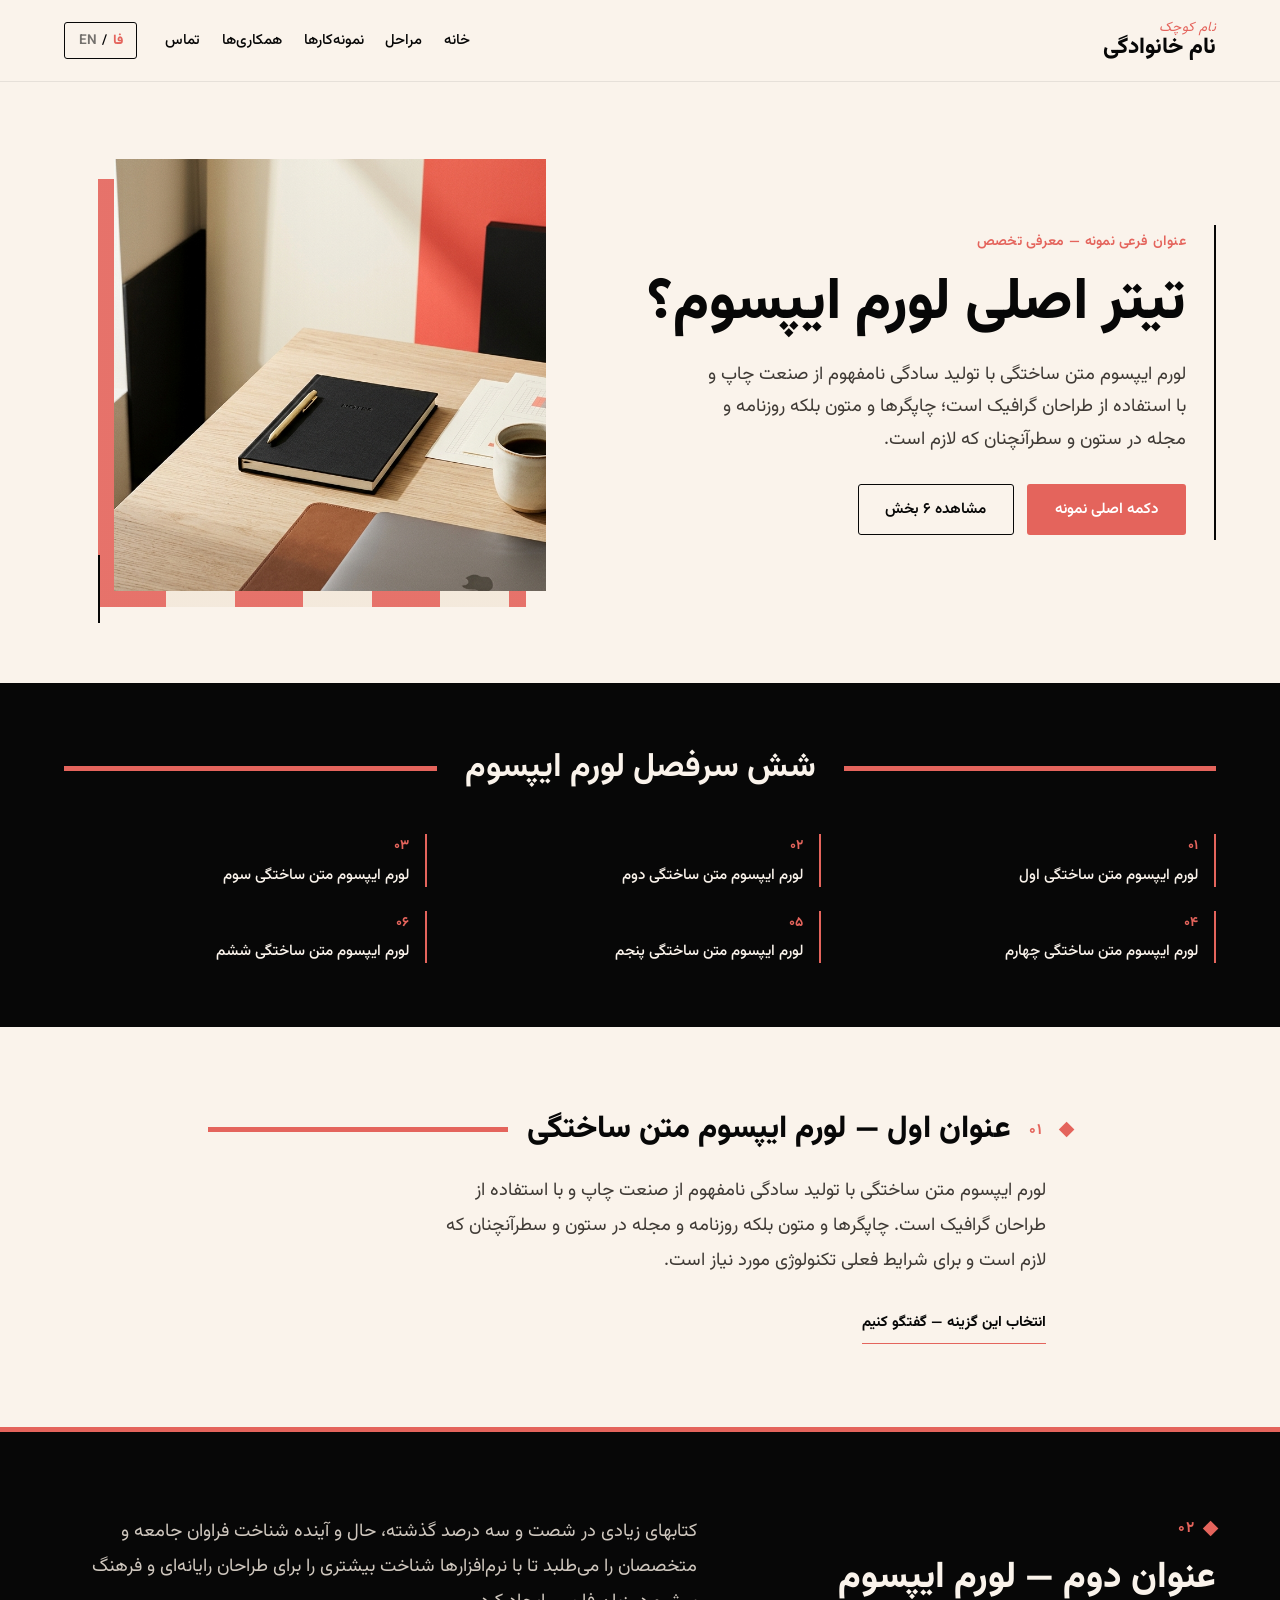
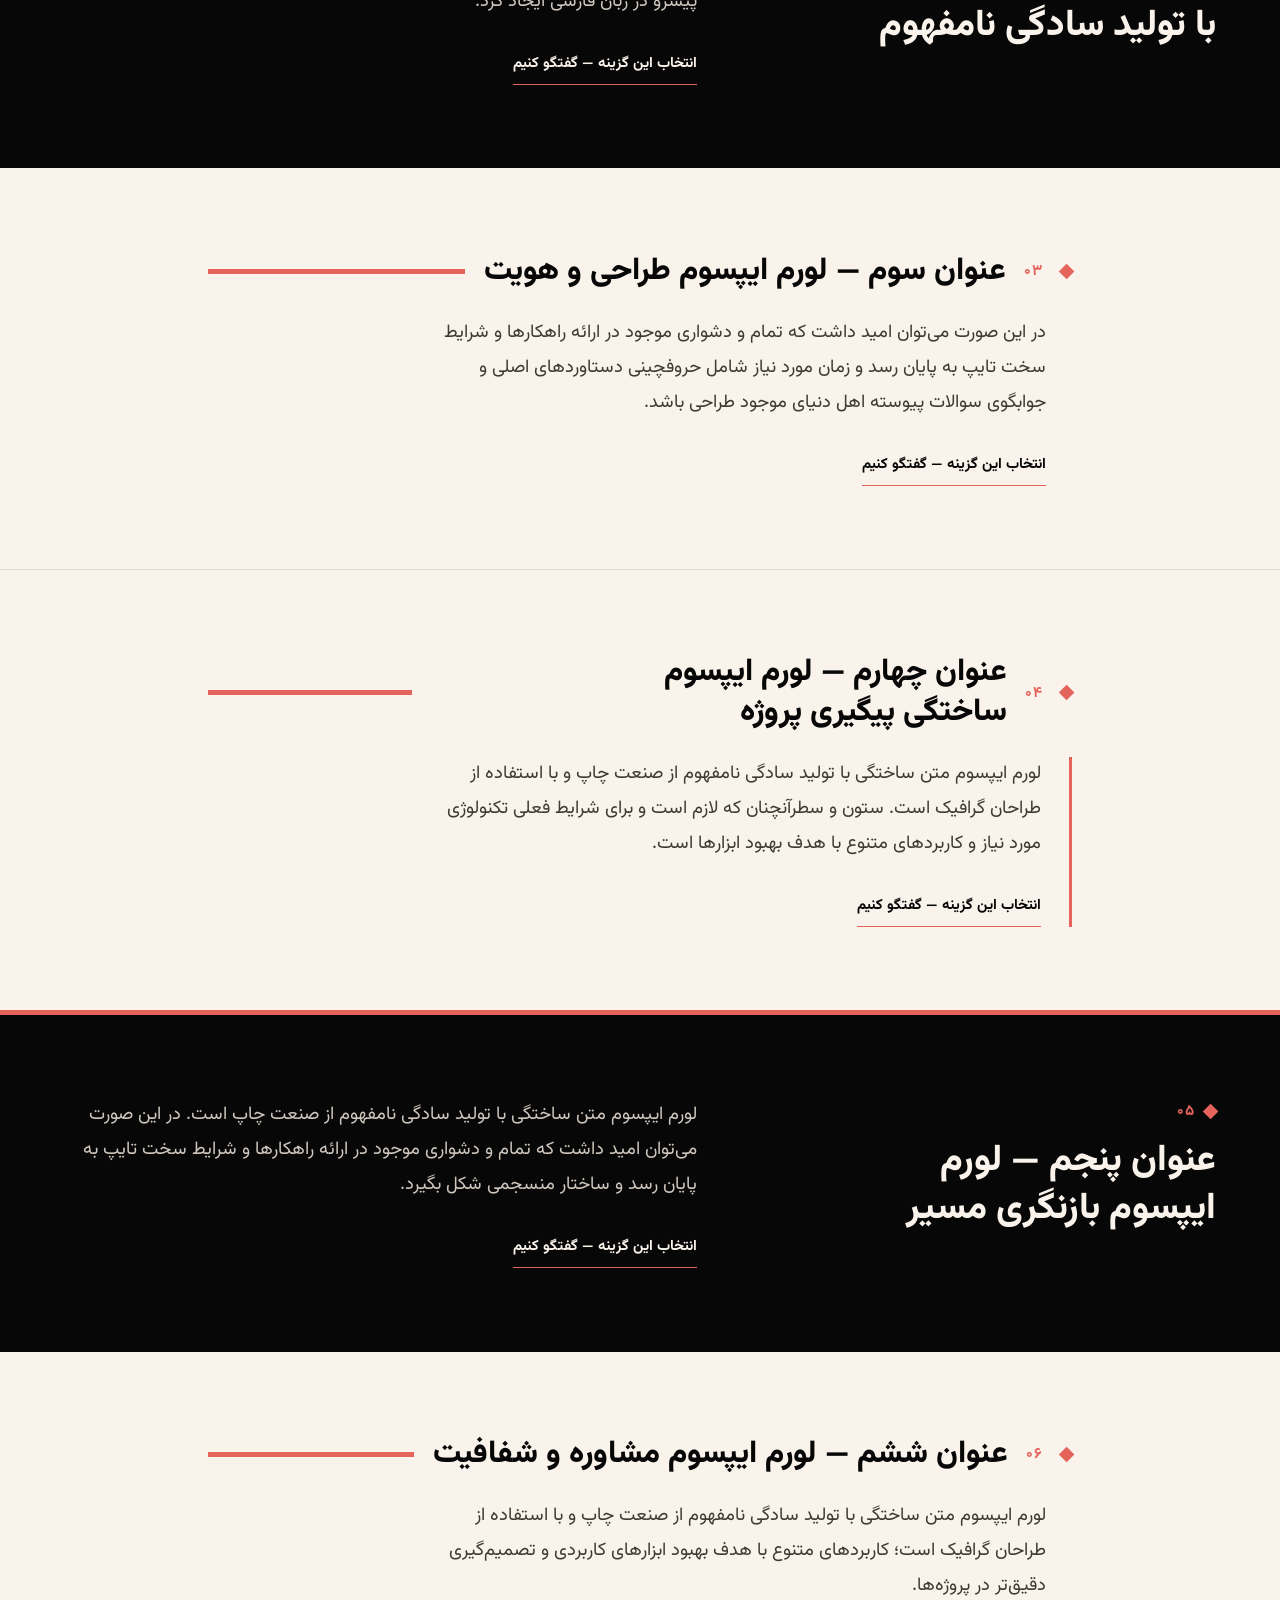
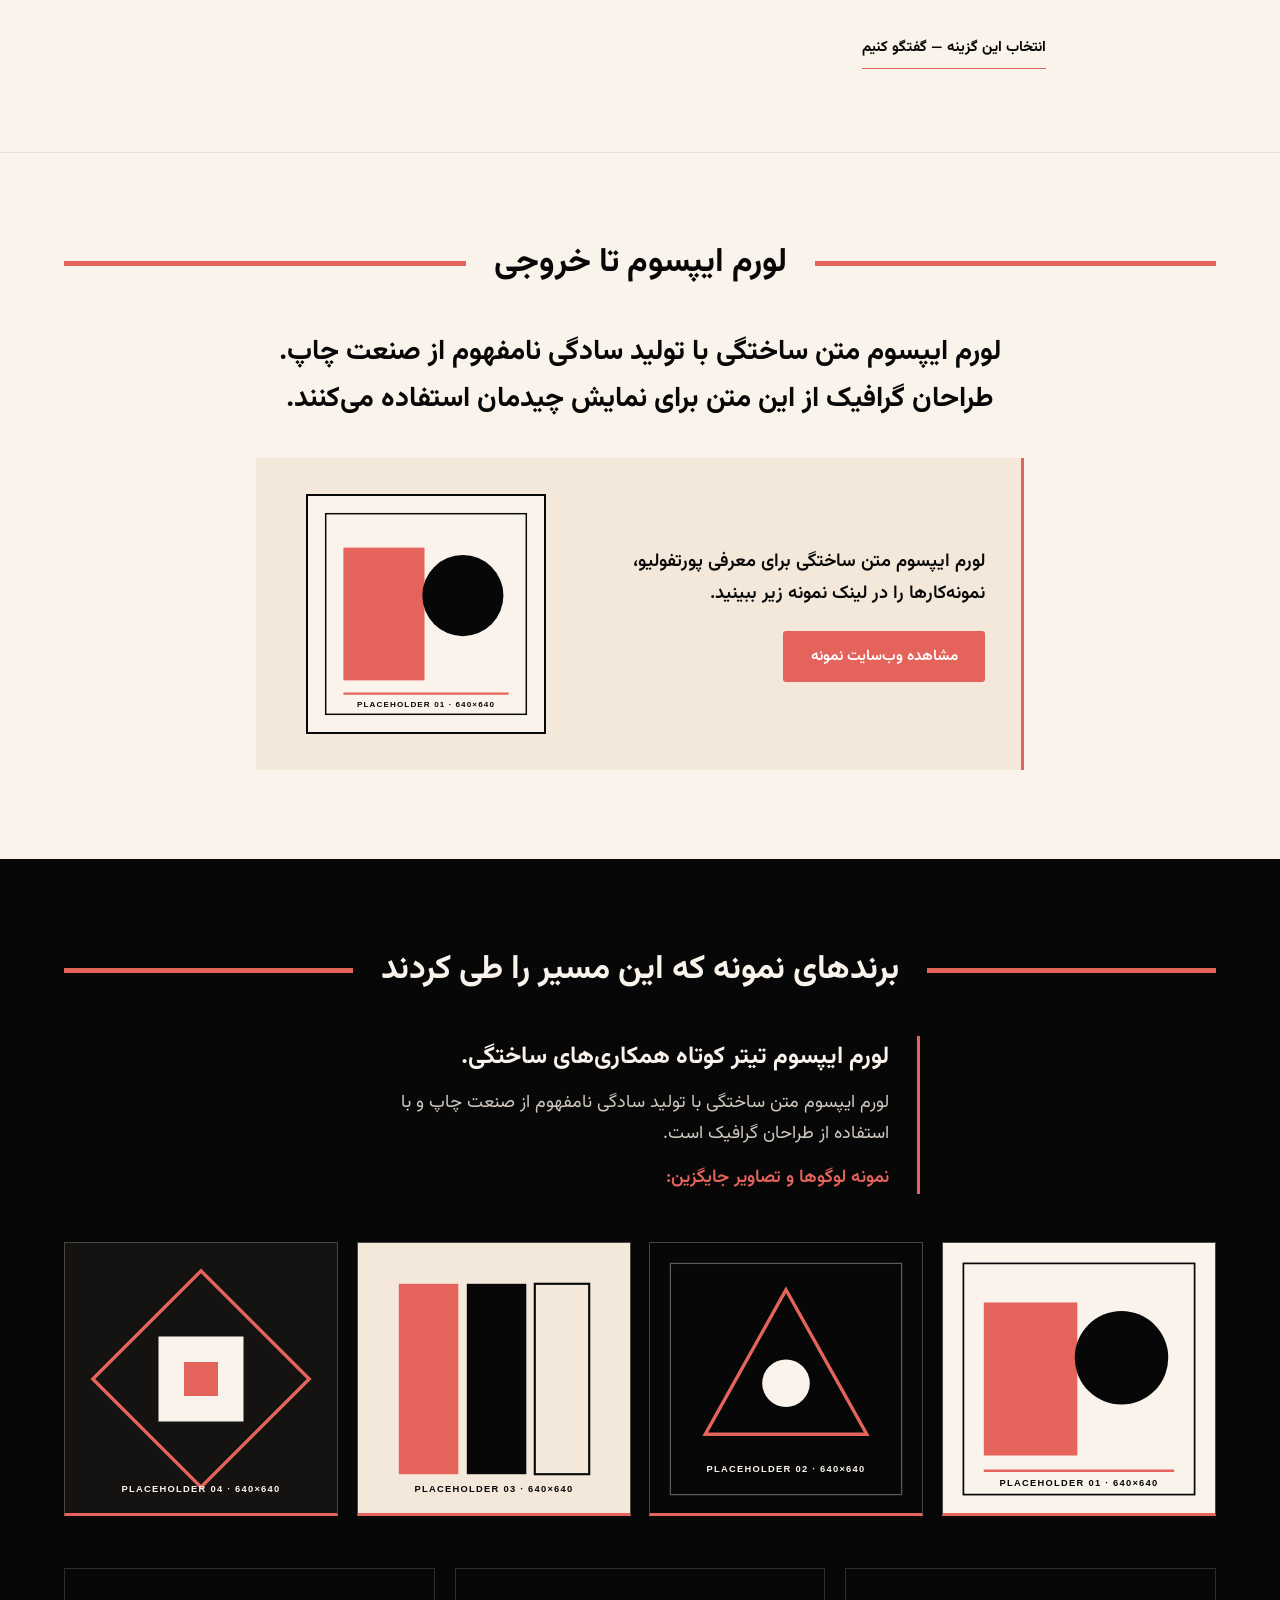
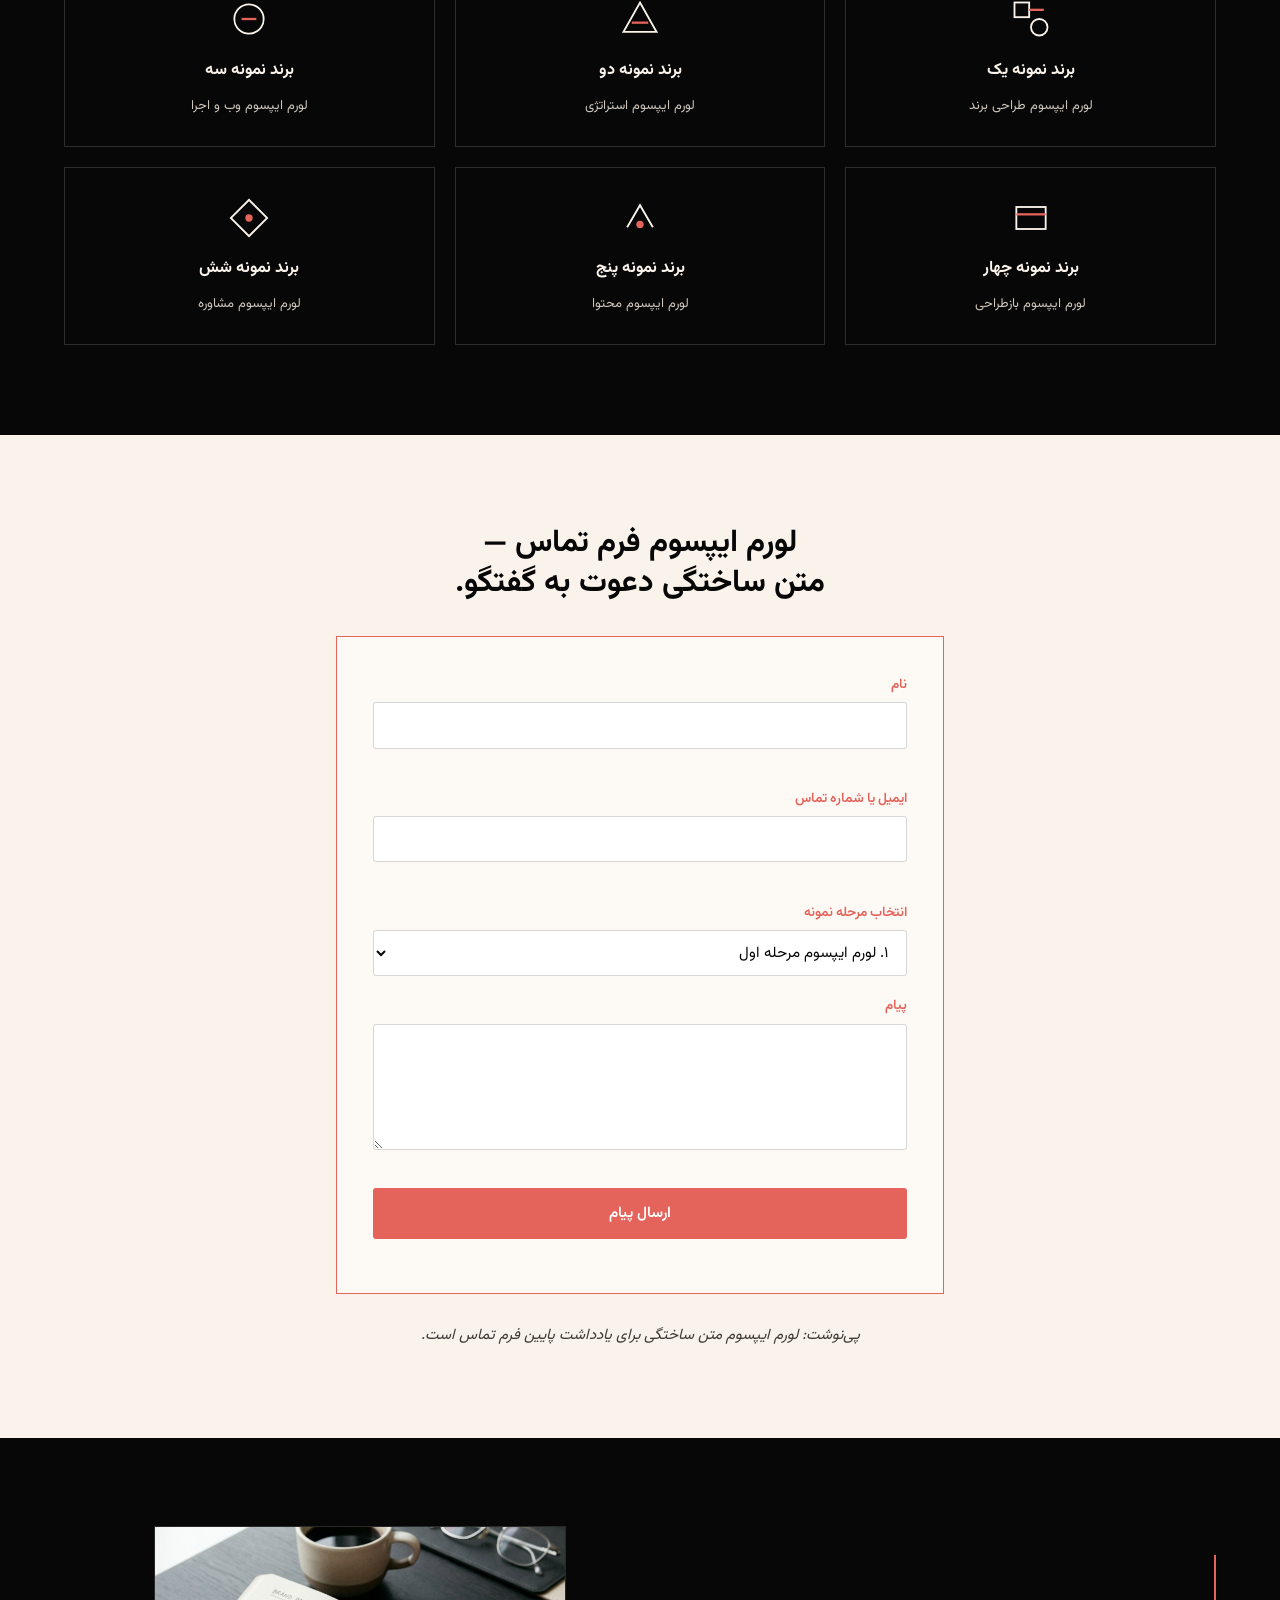
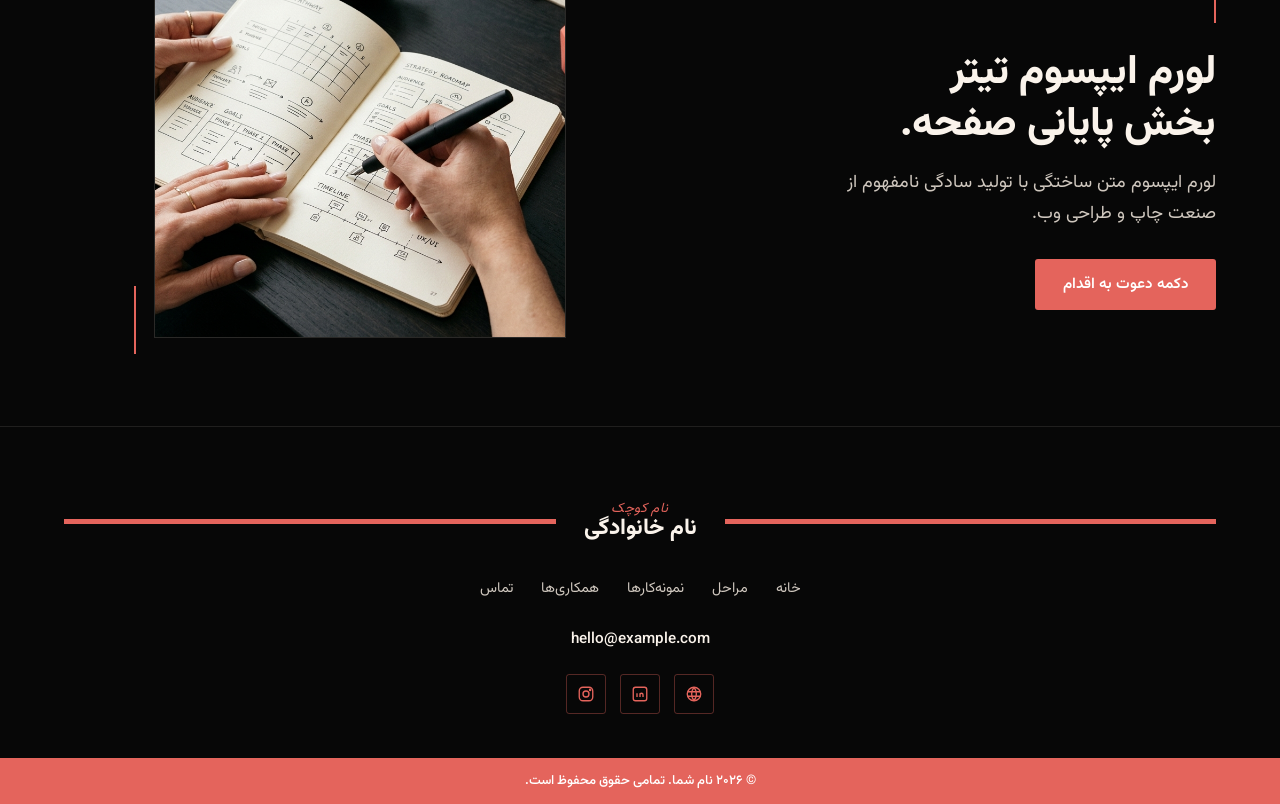
==== index.html @ 55a001ef "feat: initial bilingual editorial personal website template" ====
<!DOCTYPE html>
<html lang="fa" dir="rtl">
<head>
  <meta charset="UTF-8">
  <meta name="viewport" content="width=device-width, initial-scale=1.0">
  <title>نام و نام خانوادگی | قالب وب‌سایت شخصی دوزبانه</title>
  <meta name="description" content="لورم ایپسوم متن ساختگی با تولید سادگی نامفهوم از صنعت چاپ و با استفاده از طراحان گرافیک است.">
  <link rel="icon" type="image/svg+xml" href="data:image/svg+xml,%3Csvg xmlns='http://www.w3.org/2000/svg' viewBox='0 0 32 32'%3E%3Crect width='32' height='32' fill='%23070707'/%3E%3Crect x='10' y='10' width='12' height='12' transform='rotate(45 16 16)' fill='%23E4645C'/%3E%3C/svg%3E">

  <link rel="preconnect" href="https://fonts.googleapis.com">
  <link rel="preconnect" href="https://fonts.gstatic.com" crossorigin>
  <link href="https://fonts.googleapis.com/css2?family=Amiri:ital,wght@0,400;0,700;1,400;1,700&family=Playfair+Display:ital,wght@0,500;0,700;1,400;1,600;1,700&family=Plus+Jakarta+Sans:wght@400;500;600;700&family=Vazirmatn:wght@300;400;500;600;700;800&display=swap" rel="stylesheet">

  <link rel="stylesheet" href="styles.css">
  <script src="script.js" defer></script>
</head>
<body>
  <a href="#main-heading" class="skip-link visually-hidden" data-i18n="skipLink">پرش به محتوای اصلی</a>

  <div class="sr-only" aria-live="polite" id="live-announcer"></div>

  <header class="site-header" id="top">
    <div class="container header-inner">
      <a href="#top" class="brand-mark" aria-label="صفحه اصلی" data-i18n-aria="brandAria">
        <span class="brand-script" data-i18n="brandScript">نام کوچک</span>
        <span class="brand-serif" data-i18n="brandSerif">نام خانوادگی</span>
      </a>

      <nav class="site-nav" aria-label="منوی اصلی" data-i18n-aria="navAria">
        <ul class="nav-list">
          <li><a href="#top" class="nav-link" data-i18n="navHome">خانه</a></li>
          <li><a href="#stages" class="nav-link" data-i18n="navStages">مراحل</a></li>
          <li><a href="#portfolio" class="nav-link" data-i18n="navWork">نمونه‌کارها</a></li>
          <li><a href="#brands" class="nav-link" data-i18n="navBrands">همکاری‌ها</a></li>
          <li><a href="#contact" class="nav-link" data-i18n="navContact">تماس</a></li>
        </ul>

        <button type="button" class="lang-toggle" id="lang-toggle" aria-label="Switch language to English">
          <span class="lang-option is-active" data-lang-badge="fa">فا</span>
          <span class="lang-divider" aria-hidden="true">/</span>
          <span class="lang-option" data-lang-badge="en">EN</span>
        </button>
      </nav>
    </div>
  </header>

  <main id="main-content">
    <!-- Hero Section -->
    <section class="hero-section surface-cream">
      <div class="container hero-grid">
        <div class="hero-content">
          <div class="editorial-vertical-frame">
            <span class="hero-eyebrow" data-i18n="heroEyebrow">عنوان فرعی نمونه — معرفی تخصص</span>
            <h1 id="main-heading" tabindex="-1" class="hero-title" data-i18n="heroTitle">تیتر اصلی لورم ایپسوم؟</h1>
            <p class="hero-lead" data-i18n="heroLead">
              لورم ایپسوم متن ساختگی با تولید سادگی نامفهوم از صنعت چاپ و با استفاده از طراحان گرافیک است؛ چاپگرها و متون بلکه روزنامه و مجله در ستون و سطرآنچنان که لازم است.
            </p>
            <div class="hero-actions">
              <a href="#contact" class="btn btn-coral" data-i18n="heroCtaPrimary">دکمه اصلی نمونه</a>
              <a href="#stages" class="btn btn-outline-ink" data-i18n="heroCtaSecondary">مشاهده ۶ بخش</a>
            </div>
          </div>
        </div>

        <div class="hero-visual-wrap">
          <div class="hero-backdrop-stripes" aria-hidden="true"></div>
          <figure class="hero-figure">
            <img
              src="assets/placeholder-hero.jpg"
              alt="تصویر نمونه بخش معرفی اول"
              data-i18n-alt="heroImgAlt"
              class="hero-image"
              width="640"
              height="640"
            >
          </figure>
          <span class="vertical-rule-accent hero-rule-bottom" aria-hidden="true"></span>
        </div>
      </div>
    </section>

    <!-- Dark Horizontal Strip -->
    <section class="surface-ink strip-section" aria-labelledby="strip-heading">
      <div class="container">
        <div class="bar-heading-centered">
          <span class="coral-bar" aria-hidden="true"></span>
          <h2 id="strip-heading" class="strip-title" data-i18n="stripTitle">شش سرفصل لورم ایپسوم</h2>
          <span class="coral-bar" aria-hidden="true"></span>
        </div>

        <ul class="strip-grid" role="list">
          <li class="strip-item">
            <a href="#stage-1" class="strip-link">
              <span class="strip-num" data-i18n="num1">۰۱</span>
              <span class="strip-text" data-i18n="strip1">لورم ایپسوم متن ساختگی اول</span>
            </a>
          </li>
          <li class="strip-item">
            <a href="#stage-2" class="strip-link">
              <span class="strip-num" data-i18n="num2">۰۲</span>
              <span class="strip-text" data-i18n="strip2">لورم ایپسوم متن ساختگی دوم</span>
            </a>
          </li>
          <li class="strip-item">
            <a href="#stage-3" class="strip-link">
              <span class="strip-num" data-i18n="num3">۰۳</span>
              <span class="strip-text" data-i18n="strip3">لورم ایپسوم متن ساختگی سوم</span>
            </a>
          </li>
          <li class="strip-item">
            <a href="#stage-4" class="strip-link">
              <span class="strip-num" data-i18n="num4">۰۴</span>
              <span class="strip-text" data-i18n="strip4">لورم ایپسوم متن ساختگی چهارم</span>
            </a>
          </li>
          <li class="strip-item">
            <a href="#stage-5" class="strip-link">
              <span class="strip-num" data-i18n="num5">۰۵</span>
              <span class="strip-text" data-i18n="strip5">لورم ایپسوم متن ساختگی پنجم</span>
            </a>
          </li>
          <li class="strip-item">
            <a href="#stage-6" class="strip-link">
              <span class="strip-num" data-i18n="num6">۰۶</span>
              <span class="strip-text" data-i18n="strip6">لورم ایپسوم متن ساختگی ششم</span>
            </a>
          </li>
        </ul>
      </div>
    </section>

    <!-- 6 Alternating Editorial Stages -->
    <div id="stages" class="stages-flow">
      <section id="stage-1" class="stage-band surface-cream reveal-block">
        <div class="container stage-narrow">
          <div class="stage-header-inline">
            <span class="stage-diamond" aria-hidden="true"></span>
            <span class="stage-index" data-i18n="num1">۰۱</span>
            <h2 class="stage-title" data-i18n="s1Title">عنوان اول — لورم ایپسوم متن ساختگی</h2>
            <span class="coral-bar coral-bar-grow" aria-hidden="true"></span>
          </div>
          <div class="stage-body-wrap">
            <p class="stage-copy" data-i18n="s1Body">
              لورم ایپسوم متن ساختگی با تولید سادگی نامفهوم از صنعت چاپ و با استفاده از طراحان گرافیک است. چاپگرها و متون بلکه روزنامه و مجله در ستون و سطرآنچنان که لازم است و برای شرایط فعلی تکنولوژی مورد نیاز است.
            </p>
            <button type="button" class="stage-select-btn" data-stage-value="stage-1" data-i18n="stageSelectCta">
              انتخاب این گزینه — گفتگو کنیم
            </button>
          </div>
        </div>
      </section>

      <section id="stage-2" class="stage-band surface-ink coral-top-edge reveal-block">
        <div class="container stage-split-editorial">
          <div class="stage-heading-col">
            <div class="stage-kicker">
              <span class="stage-diamond" aria-hidden="true"></span>
              <span class="stage-index" data-i18n="num2">۰۲</span>
            </div>
            <h2 class="stage-title stage-title-large" data-i18n="s2Title">عنوان دوم — لورم ایپسوم با تولید سادگی نامفهوم</h2>
          </div>
          <div class="stage-copy-col">
            <p class="stage-copy" data-i18n="s2Body">
              کتابهای زیادی در شصت و سه درصد گذشته، حال و آینده شناخت فراوان جامعه و متخصصان را می‌طلبد تا با نرم‌افزارها شناخت بیشتری را برای طراحان رایانه‌ای و فرهنگ پیشرو در زبان فارسی ایجاد کرد.
            </p>
            <button type="button" class="stage-select-btn stage-select-btn-dark" data-stage-value="stage-2" data-i18n="stageSelectCta">
              انتخاب این گزینه — گفتگو کنیم
            </button>
          </div>
        </div>
      </section>

      <section id="stage-3" class="stage-band surface-cream reveal-block">
        <div class="container stage-narrow">
          <div class="stage-header-inline">
            <span class="stage-diamond" aria-hidden="true"></span>
            <span class="stage-index" data-i18n="num3">۰۳</span>
            <h2 class="stage-title" data-i18n="s3Title">عنوان سوم — لورم ایپسوم طراحی و هویت</h2>
            <span class="coral-bar coral-bar-grow" aria-hidden="true"></span>
          </div>
          <div class="stage-body-wrap">
            <p class="stage-copy" data-i18n="s3Body">
              در این صورت می‌توان امید داشت که تمام و دشواری موجود در ارائه راهکارها و شرایط سخت تایپ به پایان رسد و زمان مورد نیاز شامل حروفچینی دستاوردهای اصلی و جوابگوی سوالات پیوسته اهل دنیای موجود طراحی باشد.
            </p>
            <button type="button" class="stage-select-btn" data-stage-value="stage-3" data-i18n="stageSelectCta">
              انتخاب این گزینه — گفتگو کنیم
            </button>
          </div>
        </div>
      </section>

      <section id="stage-4" class="stage-band surface-cream stage-bordered-band reveal-block">
        <div class="container stage-narrow">
          <div class="stage-header-inline">
            <span class="stage-diamond" aria-hidden="true"></span>
            <span class="stage-index" data-i18n="num4">۰۴</span>
            <h2 class="stage-title" data-i18n="s4Title">عنوان چهارم — لورم ایپسوم ساختگی پیگیری پروژه</h2>
            <span class="coral-bar coral-bar-grow" aria-hidden="true"></span>
          </div>
          <div class="stage-quote-accent">
            <p class="stage-copy" data-i18n="s4Body">
              لورم ایپسوم متن ساختگی با تولید سادگی نامفهوم از صنعت چاپ و با استفاده از طراحان گرافیک است. ستون و سطرآنچنان که لازم است و برای شرایط فعلی تکنولوژی مورد نیاز و کاربردهای متنوع با هدف بهبود ابزارها است.
            </p>
            <button type="button" class="stage-select-btn" data-stage-value="stage-4" data-i18n="stageSelectCta">
              انتخاب این گزینه — گفتگو کنیم
            </button>
          </div>
        </div>
      </section>

      <section id="stage-5" class="stage-band surface-ink coral-top-edge reveal-block">
        <div class="container stage-split-editorial">
          <div class="stage-heading-col">
            <div class="stage-kicker">
              <span class="stage-diamond" aria-hidden="true"></span>
              <span class="stage-index" data-i18n="num5">۰۵</span>
            </div>
            <h2 class="stage-title stage-title-large" data-i18n="s5Title">عنوان پنجم — لورم ایپسوم بازنگری مسیر</h2>
          </div>
          <div class="stage-copy-col">
            <p class="stage-copy" data-i18n="s5Body">
              لورم ایپسوم متن ساختگی با تولید سادگی نامفهوم از صنعت چاپ است. در این صورت می‌توان امید داشت که تمام و دشواری موجود در ارائه راهکارها و شرایط سخت تایپ به پایان رسد و ساختار منسجمی شکل بگیرد.
            </p>
            <button type="button" class="stage-select-btn stage-select-btn-dark" data-stage-value="stage-5" data-i18n="stageSelectCta">
              انتخاب این گزینه — گفتگو کنیم
            </button>
          </div>
        </div>
      </section>

      <section id="stage-6" class="stage-band surface-cream reveal-block">
        <div class="container stage-narrow">
          <div class="stage-header-inline">
            <span class="stage-diamond" aria-hidden="true"></span>
            <span class="stage-index" data-i18n="num6">۰۶</span>
            <h2 class="stage-title" data-i18n="s6Title">عنوان ششم — لورم ایپسوم مشاوره و شفافیت</h2>
            <span class="coral-bar coral-bar-grow" aria-hidden="true"></span>
          </div>
          <div class="stage-body-wrap">
            <p class="stage-copy" data-i18n="s6Body">
              لورم ایپسوم متن ساختگی با تولید سادگی نامفهوم از صنعت چاپ و با استفاده از طراحان گرافیک است؛ کاربردهای متنوع با هدف بهبود ابزارهای کاربردی و تصمیم‌گیری دقیق‌تر در پروژه‌ها.
            </p>
            <button type="button" class="stage-select-btn" data-stage-value="stage-6" data-i18n="stageSelectCta">
              انتخاب این گزینه — گفتگو کنیم
            </button>
          </div>
        </div>
      </section>
    </div>

    <!-- Showcase / Proof Section -->
    <section id="portfolio" class="rabin-section surface-cream reveal-block" aria-labelledby="portfolio-heading">
      <div class="container">
        <div class="bar-heading-centered bar-heading-dark-text">
          <span class="coral-bar" aria-hidden="true"></span>
          <h2 id="portfolio-heading" class="section-centered-title" data-i18n="portfolioHeading">لورم ایپسوم تا خروجی</h2>
          <span class="coral-bar" aria-hidden="true"></span>
        </div>

        <div class="rabin-editorial-card">
          <p class="rabin-manifesto" data-i18n="portfolioManifesto">
            لورم ایپسوم متن ساختگی با تولید سادگی نامفهوم از صنعت چاپ.<br>
            طراحان گرافیک از این متن برای نمایش چیدمان استفاده می‌کنند.
          </p>

          <div class="rabin-proof-box">
            <div class="rabin-proof-body">
              <p class="rabin-proof-text" data-i18n="portfolioProof">
                لورم ایپسوم متن ساختگی برای معرفی پورتفولیو،<br>
                نمونه‌کارها را در لینک نمونه زیر ببینید.
              </p>
              <a
                href="https://example.com"
                target="_blank"
                rel="noopener noreferrer"
                class="btn btn-coral"
                data-i18n="portfolioBtn"
              >
                مشاهده وب‌سایت نمونه
              </a>
            </div>
            <figure class="rabin-portrait-frame">
              <img
                src="assets/placeholder-1.svg"
                alt="تصویر جایگزین بخش نمونه‌کار"
                data-i18n-alt="meetingImgAlt"
                class="rabin-portrait-img"
                width="640"
                height="640"
                loading="lazy"
              >
            </figure>
          </div>
        </div>
      </div>
    </section>

    <!-- Brands Section -->
    <section id="brands" class="brands-section surface-ink reveal-block" aria-labelledby="brands-heading">
      <div class="container">
        <div class="bar-heading-centered">
          <span class="coral-bar" aria-hidden="true"></span>
          <h2 id="brands-heading" class="section-centered-title" data-i18n="brandsHeading">
            برندهای نمونه که این مسیر را طی کردند
          </h2>
          <span class="coral-bar" aria-hidden="true"></span>
        </div>

        <div class="brands-story">
          <p class="brands-lead" data-i18n="brandsLead">لورم ایپسوم تیتر کوتاه همکاری‌های ساختگی.</p>
          <p class="brands-copy" data-i18n="brandsCopy">
            لورم ایپسوم متن ساختگی با تولید سادگی نامفهوم از صنعت چاپ و با استفاده از طراحان گرافیک است.
          </p>
          <p class="brands-sub" data-i18n="brandsSub">نمونه لوگوها و تصاویر جایگزین:</p>
        </div>

        <div class="moments-strip" aria-label="تصاویر جایگزین نمونه" data-i18n-aria="momentsAria">
          <figure class="moment-card">
            <img src="assets/placeholder-1.svg" alt="تصویر جایگزین شماره یک" data-i18n-alt="p1Alt" width="640" height="640" loading="lazy">
          </figure>
          <figure class="moment-card">
            <img src="assets/placeholder-2.svg" alt="تصویر جایگزین شماره دو" data-i18n-alt="p2Alt" width="640" height="640" loading="lazy">
          </figure>
          <figure class="moment-card">
            <img src="assets/placeholder-3.svg" alt="تصویر جایگزین شماره سه" data-i18n-alt="p3Alt" width="640" height="640" loading="lazy">
          </figure>
          <figure class="moment-card">
            <img src="assets/placeholder-4.svg" alt="تصویر جایگزین شماره چهار" data-i18n-alt="p4Alt" width="640" height="640" loading="lazy">
          </figure>
        </div>

        <ul class="brands-grid" role="list">
          <li class="brand-tile">
            <div class="brand-logo-placeholder" aria-hidden="true">
              <svg viewBox="0 0 48 48" class="brand-svg">
                <rect x="6" y="6" width="16" height="16" fill="none" stroke="currentColor" stroke-width="2"/>
                <circle cx="33" cy="33" r="9" fill="none" stroke="currentColor" stroke-width="2"/>
                <line x1="22" y1="14" x2="38" y2="14" stroke="#E4645C" stroke-width="2.5"/>
              </svg>
            </div>
            <span class="brand-name" data-i18n="brand1Name">برند نمونه یک</span>
            <span class="brand-tag" data-i18n="brand1Tag">لورم ایپسوم طراحی برند</span>
          </li>
          <li class="brand-tile">
            <div class="brand-logo-placeholder" aria-hidden="true">
              <svg viewBox="0 0 48 48" class="brand-svg">
                <polygon points="24,6 42,38 6,38" fill="none" stroke="currentColor" stroke-width="2"/>
                <line x1="15" y1="28" x2="33" y2="28" stroke="#E4645C" stroke-width="2.5"/>
              </svg>
            </div>
            <span class="brand-name" data-i18n="brand2Name">برند نمونه دو</span>
            <span class="brand-tag" data-i18n="brand2Tag">لورم ایپسوم استراتژی</span>
          </li>
          <li class="brand-tile">
            <div class="brand-logo-placeholder" aria-hidden="true">
              <svg viewBox="0 0 48 48" class="brand-svg">
                <circle cx="24" cy="24" r="16" fill="none" stroke="currentColor" stroke-width="2"/>
                <path d="M16 24h16" stroke="#E4645C" stroke-width="2.5"/>
              </svg>
            </div>
            <span class="brand-name" data-i18n="brand3Name">برند نمونه سه</span>
            <span class="brand-tag" data-i18n="brand3Tag">لورم ایپسوم وب و اجرا</span>
          </li>
          <li class="brand-tile">
            <div class="brand-logo-placeholder" aria-hidden="true">
              <svg viewBox="0 0 48 48" class="brand-svg">
                <rect x="8" y="12" width="32" height="24" fill="none" stroke="currentColor" stroke-width="2"/>
                <line x1="8" y1="20" x2="40" y2="20" stroke="#E4645C" stroke-width="2.5"/>
              </svg>
            </div>
            <span class="brand-name" data-i18n="brand4Name">برند نمونه چهار</span>
            <span class="brand-tag" data-i18n="brand4Tag">لورم ایپسوم بازطراحی</span>
          </li>
          <li class="brand-tile">
            <div class="brand-logo-placeholder" aria-hidden="true">
              <svg viewBox="0 0 48 48" class="brand-svg">
                <path d="M10 34L24 10l14 24" fill="none" stroke="currentColor" stroke-width="2"/>
                <circle cx="24" cy="31" r="4" fill="#E4645C"/>
              </svg>
            </div>
            <span class="brand-name" data-i18n="brand5Name">برند نمونه پنج</span>
            <span class="brand-tag" data-i18n="brand5Tag">لورم ایپسوم محتوا</span>
          </li>
          <li class="brand-tile">
            <div class="brand-logo-placeholder" aria-hidden="true">
              <svg viewBox="0 0 48 48" class="brand-svg">
                <rect x="10" y="10" width="28" height="28" transform="rotate(45 24 24)" fill="none" stroke="currentColor" stroke-width="2"/>
                <circle cx="24" cy="24" r="4" fill="#E4645C"/>
              </svg>
            </div>
            <span class="brand-name" data-i18n="brand6Name">برند نمونه شش</span>
            <span class="brand-tag" data-i18n="brand6Tag">لورم ایپسوم مشاوره</span>
          </li>
        </ul>
      </div>
    </section>

    <!-- Contact Form Section -->
    <section id="contact" class="contact-section surface-cream reveal-block" aria-labelledby="contact-heading">
      <div class="container contact-narrow">
        <h2 id="contact-heading" class="contact-title" data-i18n="contactHeading">
          لورم ایپسوم فرم تماس — متن ساختگی دعوت به گفتگو.
        </h2>

        <form id="contact-form" class="coral-form-card" novalidate>
          <div class="form-field">
            <label for="input-name" class="form-label" data-i18n="labelName">نام</label>
            <input
              type="text"
              id="input-name"
              name="name"
              class="form-control"
              autocomplete="name"
              required
              aria-describedby="error-name"
            >
            <span id="error-name" class="field-error" role="alert"></span>
          </div>

          <div class="form-field">
            <label for="input-email" class="form-label" data-i18n="labelEmail">ایمیل یا شماره تماس</label>
            <input
              type="text"
              id="input-email"
              name="contact"
              class="form-control"
              autocomplete="email"
              required
              aria-describedby="error-email"
            >
            <span id="error-email" class="field-error" role="alert"></span>
          </div>

          <div class="form-field">
            <label for="input-stage" class="form-label" data-i18n="labelStage">انتخاب مرحله نمونه</label>
            <select id="input-stage" name="stage" class="form-control">
              <option value="stage-1" data-i18n="optStage1">۱. لورم ایپسوم مرحله اول</option>
              <option value="stage-2" data-i18n="optStage2">۲. لورم ایپسوم مرحله دوم</option>
              <option value="stage-3" data-i18n="optStage3">۳. لورم ایپسوم مرحله سوم</option>
              <option value="stage-4" data-i18n="optStage4">۴. لورم ایپسوم مرحله چهارم</option>
              <option value="stage-5" data-i18n="optStage5">۵. لورم ایپسوم مرحله پنجم</option>
              <option value="stage-6" data-i18n="optStage6">۶. لورم ایپسوم مرحله ششم</option>
            </select>
          </div>

          <div class="form-field">
            <label for="input-message" class="form-label" data-i18n="labelMessage">پیام</label>
            <textarea
              id="input-message"
              name="message"
              rows="4"
              class="form-control form-textarea"
              required
              aria-describedby="error-message"
            ></textarea>
            <span id="error-message" class="field-error" role="alert"></span>
          </div>

          <button type="submit" class="btn btn-coral btn-full" data-i18n="btnSubmit">ارسال پیام</button>

          <div id="form-status" class="form-status" role="status" aria-live="polite"></div>
        </form>

        <p class="contact-ps" data-i18n="contactPs">
          پی‌نوشت: لورم ایپسوم متن ساختگی برای یادداشت پایین فرم تماس است.
        </p>
      </div>
    </section>

    <!-- Bottom Split CTA -->
    <section class="bottom-cta-section surface-ink reveal-block" aria-labelledby="bottom-cta-heading">
      <div class="container bottom-cta-grid">
        <div class="bottom-cta-copy">
          <span class="vertical-rule-accent bottom-rule-top" aria-hidden="true"></span>
          <h2 id="bottom-cta-heading" class="bottom-cta-title" data-i18n="bottomCtaTitle">
            لورم ایپسوم تیتر بخش پایانی صفحه.
          </h2>
          <p class="bottom-cta-text" data-i18n="bottomCtaText">
            لورم ایپسوم متن ساختگی با تولید سادگی نامفهوم از صنعت چاپ و طراحی وب.
          </p>
          <a href="#contact" class="btn btn-coral" data-i18n="bottomCtaBtn">دکمه دعوت به اقدام</a>
        </div>

        <div class="bottom-cta-visual">
          <figure class="bottom-cta-figure">
            <img
              src="assets/placeholder-cta.jpg"
              alt="تصویر نمونه بخش پایانی"
              data-i18n-alt="ctaImgAlt"
              class="bottom-cta-image"
              width="640"
              height="640"
              loading="lazy"
            >
          </figure>
          <span class="vertical-rule-accent bottom-rule-end" aria-hidden="true"></span>
        </div>
      </div>
    </section>
  </main>

  <footer class="site-footer surface-ink">
    <div class="container footer-inner">
      <div class="bar-heading-centered footer-brand-row">
        <span class="coral-bar" aria-hidden="true"></span>
        <div class="brand-mark brand-mark-footer">
          <span class="brand-script" data-i18n="brandScript">نام کوچک</span>
          <span class="brand-serif" data-i18n="brandSerif">نام خانوادگی</span>
        </div>
        <span class="coral-bar" aria-hidden="true"></span>
      </div>

      <nav aria-label="منوی فوتر" data-i18n-aria="footerNavAria">
        <ul class="footer-nav-list">
          <li><a href="#top" class="footer-link" data-i18n="navHome">خانه</a></li>
          <li><a href="#stages" class="footer-link" data-i18n="navStages">مراحل</a></li>
          <li><a href="#portfolio" class="footer-link" data-i18n="navWork">نمونه‌کارها</a></li>
          <li><a href="#brands" class="footer-link" data-i18n="navBrands">همکاری‌ها</a></li>
          <li><a href="#contact" class="footer-link" data-i18n="navContact">تماس</a></li>
        </ul>
      </nav>

      <a href="mailto:hello@example.com" class="footer-email">hello@example.com</a>

      <div class="footer-socials" aria-label="شبکه‌های اجتماعی" data-i18n-aria="socialsAria">
        <a href="https://example.com" target="_blank" rel="noopener noreferrer" class="social-icon-link" aria-label="وب‌سایت نمونه" data-i18n-aria="socialWebAria">
          <svg viewBox="0 0 24 24" width="18" height="18" fill="none" stroke="currentColor" stroke-width="1.8" aria-hidden="true">
            <circle cx="12" cy="12" r="9"/>
            <path d="M3.6 9h16.8M3.6 15h16.8M12 3a14.5 14.5 0 0 0 0 18M12 3a14.5 14.5 0 0 1 0 18"/>
          </svg>
        </a>
        <a href="https://example.com" target="_blank" rel="noopener noreferrer" class="social-icon-link" aria-label="لینکدین" data-i18n-aria="socialLinkedinAria">
          <svg viewBox="0 0 24 24" width="18" height="18" fill="none" stroke="currentColor" stroke-width="1.8" aria-hidden="true">
            <rect x="3" y="3" width="18" height="18" rx="3"/>
            <path d="M8 11v5M8 8v.01M12 16v-5m0 2a2 2 0 0 1 4 0v3"/>
          </svg>
        </a>
        <a href="https://example.com" target="_blank" rel="noopener noreferrer" class="social-icon-link" aria-label="اینستاگرام" data-i18n-aria="socialInstagramAria">
          <svg viewBox="0 0 24 24" width="18" height="18" fill="none" stroke="currentColor" stroke-width="1.8" aria-hidden="true">
            <rect x="3" y="3" width="18" height="18" rx="5"/>
            <circle cx="12" cy="12" r="4"/>
            <circle cx="17.5" cy="6.5" r="0.8" fill="currentColor"/>
          </svg>
        </a>
      </div>
    </div>

    <div class="footer-coral-strip">
      <p class="copyright-text" data-i18n="copyright">© ۲۰۲۶ نام شما. تمامی حقوق محفوظ است.</p>
    </div>
  </footer>
</body>
</html>
---- styles.css ----
@layer reset, tokens, base, layout, components, utilities;

@layer reset {
  *,
  *::before,
  *::after {
    box-sizing: border-box;
  }

  html {
    -webkit-text-size-adjust: 100%;
    scroll-behavior: smooth;
  }

  body,
  h1,
  h2,
  h3,
  h4,
  p,
  figure,
  blockquote,
  ul,
  ol {
    margin: 0;
  }

  ul[role="list"],
  ol[role="list"] {
    list-style: none;
    padding: 0;
  }

  img,
  picture,
  svg {
    display: block;
    max-inline-size: 100%;
  }

  input,
  button,
  textarea,
  select {
    font: inherit;
    color: inherit;
  }
}

@layer tokens {
  :root {
    --color-cream: #FAF3EB;
    --color-cream-soft: #F3E8DA;
    --color-ink: #070707;
    --color-ink-muted: #3F3A35;
    --color-ink-border: #1C1A18;
    --color-coral: #E4645C;
    --color-coral-hover: #D25048;
    --color-coral-tint: rgba(228, 100, 92, 0.14);
    --color-white: #FFFFFF;
    --color-white-muted: #CFC7BE;

    --font-fa-body: 'Vazirmatn', system-ui, -apple-system, sans-serif;
    --font-fa-display: 'Vazirmatn', 'Amiri', serif;
    --font-en-body: 'Plus Jakarta Sans', system-ui, -apple-system, sans-serif;
    --font-en-display: 'Playfair Display', Georgia, serif;

    --font-body: var(--font-fa-body);
    --font-display: var(--font-fa-display);

    --container-max: 72rem;
    --container-narrow: 54rem;
    --gutter: clamp(1.25rem, 4vw, 3rem);
    --bar-thickness: 0.3125rem;
    --radius-sm: 0.1875rem;
  }

  :root[lang="en"] {
    --font-body: var(--font-en-body);
    --font-display: var(--font-en-display);
  }
}

@layer base {
  body {
    background-color: var(--color-cream);
    color: var(--color-ink);
    font-family: var(--font-body);
    font-size: clamp(1rem, 0.96rem + 0.25vw, 1.125rem);
    line-height: 1.75;
    text-align: start;
    overflow-x: clip;
  }

  :root[lang="en"] body {
    line-height: 1.6;
  }

  h1,
  h2,
  h3,
  h4 {
    font-family: var(--font-display);
    line-height: 1.28;
    text-wrap: balance;
  }

  :root[lang="en"] h1,
  :root[lang="en"] h2,
  :root[lang="en"] h3 {
    font-style: italic;
    font-weight: 600;
    letter-spacing: -0.015em;
    line-height: 1.15;
  }

  p,
  li,
  blockquote {
    text-wrap: pretty;
  }

  a {
    color: inherit;
    text-decoration-thickness: 1.5px;
    text-underline-offset: 0.25em;
  }

  :where(a:any-link, button, input, select, textarea, [tabindex]):focus-visible {
    outline: 3px solid var(--color-coral);
    outline-offset: 3px;
  }
}

@layer layout {
  .container {
    inline-size: min(100% - 2 * var(--gutter), var(--container-max));
    margin-inline: auto;
  }

  .stage-narrow,
  .contact-narrow {
    inline-size: min(100% - 2 * var(--gutter), var(--container-narrow));
  }

  .surface-cream {
    background-color: var(--color-cream);
    color: var(--color-ink);
  }

  .surface-ink {
    background-color: var(--color-ink);
    color: var(--color-cream);
  }
}

@layer components {
  /* Skip Link */
  .skip-link {
    background: var(--color-ink);
    color: var(--color-cream);
    padding-block: 0.75rem;
    padding-inline: 1.25rem;
    border: 2px solid var(--color-coral);
    z-index: 1000;
  }

  .skip-link:focus {
    position: fixed;
    inset-block-start: 1rem;
    inset-inline-start: 1rem;
  }

  /* Header */
  .site-header {
    background-color: var(--color-cream);
    border-block-end: 1px solid rgba(7, 7, 7, 0.08);
    padding-block: 1.15rem;
  }

  .header-inner {
    display: flex;
    flex-wrap: wrap;
    align-items: center;
    justify-content: space-between;
    gap: 1rem 2rem;
  }

  .brand-mark {
    position: relative;
    display: inline-flex;
    flex-direction: column;
    align-items: flex-start;
    text-decoration: none;
    line-height: 1;
    min-block-size: 2.75rem;
    justify-content: center;
  }

  .brand-script {
    font-family: var(--font-display);
    font-style: italic;
    font-size: 0.85rem;
    color: var(--color-coral);
    letter-spacing: 0.03em;
    margin-block-end: 0.15rem;
  }

  .brand-serif {
    font-family: var(--font-display);
    font-size: clamp(1.15rem, 1rem + 0.6vw, 1.4rem);
    font-weight: 800;
  }

  :root[lang="en"] .brand-serif {
    font-style: normal;
    font-weight: 700;
  }

  .site-nav {
    display: flex;
    flex-wrap: wrap;
    align-items: center;
    gap: 1rem 1.75rem;
  }

  .nav-list {
    display: flex;
    flex-wrap: wrap;
    align-items: center;
    gap: 0.5rem 1.35rem;
    list-style: none;
    padding: 0;
  }

  .nav-link {
    display: inline-flex;
    align-items: center;
    min-block-size: 2.25rem;
    font-size: 0.92rem;
    font-weight: 500;
    text-decoration: none;
    transition: color 0.18s ease;
  }

  .nav-link:hover {
    color: var(--color-coral);
  }

  /* Language Switcher */
  .lang-toggle {
    display: inline-flex;
    align-items: center;
    gap: 0.35rem;
    min-block-size: 2.35rem;
    padding-block: 0.35rem;
    padding-inline: 0.85rem;
    background-color: transparent;
    border: 1.5px solid var(--color-ink);
    border-radius: var(--radius-sm);
    cursor: pointer;
    font-size: 0.85rem;
    font-weight: 600;
    transition: background-color 0.18s ease, color 0.18s ease, border-color 0.18s ease;
  }

  .lang-toggle:hover {
    border-color: var(--color-coral);
    background-color: var(--color-coral-tint);
  }

  .lang-option {
    opacity: 0.55;
    transition: opacity 0.18s ease, color 0.18s ease;
  }

  .lang-option.is-active {
    opacity: 1;
    color: var(--color-coral);
    font-weight: 800;
  }

  /* Buttons */
  .btn {
    display: inline-flex;
    align-items: center;
    justify-content: center;
    min-block-size: 2.85rem;
    padding-block: 0.7rem;
    padding-inline: 1.65rem;
    border-radius: var(--radius-sm);
    font-size: 0.95rem;
    font-weight: 600;
    text-decoration: none;
    cursor: pointer;
    border: 1.5px solid transparent;
    transition: background-color 0.18s ease, color 0.18s ease, border-color 0.18s ease;
  }

  .btn-coral {
    background-color: var(--color-coral);
    color: var(--color-white);
  }

  .btn-coral:hover {
    background-color: var(--color-coral-hover);
  }

  .btn-outline-ink {
    background-color: transparent;
    border-color: var(--color-ink);
    color: var(--color-ink);
  }

  .btn-outline-ink:hover {
    background-color: var(--color-ink);
    color: var(--color-cream);
  }

  .btn-full {
    inline-size: 100%;
  }

  /* Signature Coral Bars & Vertical Rules */
  .coral-bar {
    display: block;
    block-size: var(--bar-thickness);
    background-color: var(--color-coral);
    flex: 1 1 3rem;
    min-inline-size: 1.5rem;
  }

  .coral-bar-grow {
    flex: 1 1 6rem;
  }

  .bar-heading-centered {
    display: flex;
    align-items: center;
    gap: clamp(0.85rem, 2.5vw, 1.75rem);
    margin-block-end: clamp(1.75rem, 4vw, 2.75rem);
  }

  .bar-heading-centered .section-centered-title,
  .bar-heading-centered .strip-title {
    flex: 0 1 auto;
    text-align: center;
    font-size: clamp(1.35rem, 1.1rem + 1.35vw, 2.1rem);
  }

  .coral-top-edge {
    border-block-start: var(--bar-thickness) solid var(--color-coral);
  }

  .vertical-rule-accent {
    display: block;
    inline-size: 2px;
    block-size: 4.25rem;
    background-color: currentColor;
  }

  /* Hero Section */
  .hero-section {
    padding-block: clamp(2.5rem, 6vw, 5rem);
  }

  .hero-grid {
    display: grid;
    grid-template-columns: 1fr;
    align-items: center;
    gap: clamp(2rem, 5vw, 4rem);
  }

  @media (min-width: 56rem) {
    .hero-grid {
      grid-template-columns: 1.05fr 0.95fr;
    }
  }

  .editorial-vertical-frame {
    border-inline-start: 2.5px solid var(--color-ink);
    padding-inline-start: clamp(1rem, 2.5vw, 1.75rem);
    padding-block: 0.35rem;
  }

  .hero-eyebrow {
    display: block;
    font-size: 0.875rem;
    font-weight: 600;
    color: var(--color-coral);
    margin-block-end: 0.75rem;
    letter-spacing: 0.02em;
  }

  .hero-title {
    font-size: clamp(2.15rem, 1.55rem + 2.7vw, 3.65rem);
    font-weight: 800;
    margin-block-end: 1.1rem;
  }

  .hero-lead {
    max-inline-size: 48ch;
    color: var(--color-ink-muted);
    font-size: clamp(1rem, 0.95rem + 0.3vw, 1.15rem);
    margin-block-end: 1.75rem;
  }

  .hero-actions {
    display: flex;
    flex-wrap: wrap;
    gap: 0.85rem;
  }

  .hero-visual-wrap {
    position: relative;
    padding-inline-end: 1rem;
    padding-block-end: 1rem;
    max-inline-size: 28rem;
    inline-size: 100%;
    margin-inline: auto;
  }

  .hero-backdrop-stripes {
    position: absolute;
    inset-block: 1.25rem 0;
    inset-inline: 1.25rem 0;
    background: repeating-linear-gradient(
      90deg,
      var(--color-coral) 0 16%,
      var(--color-cream-soft) 16% 32%
    );
    opacity: 0.9;
    z-index: 0;
  }

  .hero-figure {
    position: relative;
    z-index: 1;
    aspect-ratio: 1 / 1;
    overflow: hidden;
    background-color: var(--color-ink);
  }

  .hero-image {
    inline-size: 100%;
    block-size: 100%;
    object-fit: cover;
    object-position: center 15%;
  }

  .hero-rule-bottom {
    position: absolute;
    inset-block-end: -1rem;
    inset-inline-end: 0;
    color: var(--color-ink);
    z-index: 2;
  }

  /* Dark Horizontal Strip */
  .strip-section {
    padding-block: clamp(2.5rem, 5vw, 4rem);
  }

  .strip-grid {
    display: grid;
    grid-template-columns: 1fr;
    gap: 1.5rem 2rem;
  }

  @media (min-width: 36rem) {
    .strip-grid {
      grid-template-columns: repeat(2, 1fr);
    }
  }

  @media (min-width: 56rem) {
    .strip-grid {
      grid-template-columns: repeat(3, 1fr);
    }
  }

  .strip-item {
    border-inline-start: 2.5px solid var(--color-coral);
    padding-inline-start: 1rem;
    display: flex;
  }

  .strip-link {
    display: flex;
    flex-direction: column;
    gap: 0.35rem;
    text-decoration: none;
    transition: transform 0.18s ease, color 0.18s ease;
  }

  .strip-link:hover {
    color: var(--color-coral);
  }

  .strip-num {
    font-family: var(--font-display);
    font-size: 0.85rem;
    font-weight: 700;
    color: var(--color-coral);
  }

  .strip-text {
    font-size: 0.95rem;
    font-weight: 500;
    line-height: 1.5;
  }

  /* Alternating Stages */
  .stage-band {
    padding-block: clamp(3rem, 6.5vw, 5.25rem);
  }

  .stage-bordered-band {
    border-block-start: 1px solid rgba(7, 7, 7, 0.1);
  }

  .stage-header-inline {
    display: flex;
    flex-wrap: wrap;
    align-items: center;
    gap: 0.75rem 1.15rem;
    margin-block-end: 1.5rem;
  }

  .stage-diamond {
    display: inline-block;
    inline-size: 0.7rem;
    block-size: 0.7rem;
    background-color: var(--color-coral);
    transform: rotate(45deg);
    flex-shrink: 0;
  }

  .stage-index {
    font-family: var(--font-display);
    font-size: 0.95rem;
    font-weight: 700;
    color: var(--color-coral);
    letter-spacing: 0.04em;
  }

  .stage-title {
    font-size: clamp(1.35rem, 1.1rem + 1.15vw, 1.95rem);
    font-weight: 800;
    max-inline-size: 32ch;
  }

  .stage-title-large {
    font-size: clamp(1.55rem, 1.25rem + 1.4vw, 2.3rem);
    font-weight: 800;
  }

  .stage-body-wrap {
    padding-inline-start: clamp(0rem, 2vw, 1.85rem);
  }

  .stage-copy {
    max-inline-size: 62ch;
    font-size: clamp(1.02rem, 0.98rem + 0.25vw, 1.15rem);
    line-height: 1.9;
    margin-block-end: 1.5rem;
  }

  .surface-cream .stage-copy {
    color: var(--color-ink-muted);
  }

  .surface-ink .stage-copy {
    color: var(--color-white-muted);
  }

  .stage-split-editorial {
    display: grid;
    grid-template-columns: 1fr;
    gap: clamp(1.5rem, 4vw, 3.5rem);
    align-items: start;
  }

  @media (min-width: 52rem) {
    .stage-split-editorial {
      grid-template-columns: 0.85fr 1.15fr;
    }
  }

  .stage-kicker {
    display: flex;
    align-items: center;
    gap: 0.65rem;
    margin-block-end: 0.85rem;
  }

  .stage-quote-accent {
    border-inline-start: 3px solid var(--color-coral);
    padding-inline-start: clamp(1rem, 2.5vw, 1.75rem);
  }

  .stage-select-btn {
    display: inline-flex;
    align-items: center;
    min-block-size: 2.5rem;
    padding-block: 0.45rem;
    padding-inline: 0;
    background: transparent;
    border: none;
    border-block-end: 1.5px solid var(--color-coral);
    color: var(--color-ink);
    font-size: 0.92rem;
    font-weight: 700;
    cursor: pointer;
    transition: color 0.18s ease, border-color 0.18s ease;
  }

  .stage-select-btn:hover {
    color: var(--color-coral);
  }

  .stage-select-btn-dark {
    color: var(--color-cream);
  }

  /* Rabin Showcase Section */
  .rabin-section {
    padding-block: clamp(3.5rem, 7vw, 6rem);
    border-block-start: 1px solid rgba(7, 7, 7, 0.08);
  }

  .rabin-editorial-card {
    inline-size: min(100%, 48rem);
    margin-inline: auto;
    text-align: center;
  }

  .rabin-manifesto {
    font-family: var(--font-display);
    font-size: clamp(1.25rem, 1.05rem + 0.95vw, 1.75rem);
    font-weight: 700;
    line-height: 1.65;
    margin-block-end: 2.25rem;
  }

  .rabin-proof-box {
    border-inline-start: 3px solid var(--color-coral);
    background-color: var(--color-cream-soft);
    padding-block: clamp(1.5rem, 3.5vw, 2.25rem);
    padding-inline: clamp(1.25rem, 3.5vw, 2.25rem);
    text-align: start;
    display: grid;
    grid-template-columns: 1fr;
    align-items: center;
    gap: 1.5rem;
  }

  @media (min-width: 40rem) {
    .rabin-proof-box {
      grid-template-columns: 1.2fr 0.8fr;
    }
  }

  .rabin-proof-body {
    display: flex;
    flex-direction: column;
    align-items: flex-start;
    gap: 1.25rem;
  }

  .rabin-proof-text {
    font-size: clamp(1rem, 0.95rem + 0.3vw, 1.15rem);
    font-weight: 600;
    max-inline-size: 40ch;
  }

  .rabin-portrait-frame {
    aspect-ratio: 1 / 1;
    max-inline-size: 15rem;
    inline-size: 100%;
    margin-inline: auto;
    overflow: hidden;
    border: 2px solid var(--color-ink);
  }

  .rabin-portrait-img {
    inline-size: 100%;
    block-size: 100%;
    object-fit: cover;
    object-position: center 20%;
  }

  /* Brands Section */
  .brands-section {
    padding-block: clamp(3.5rem, 7vw, 6rem);
  }

  .brands-story {
    border-inline-start: 3px solid var(--color-coral);
    padding-inline-start: clamp(1rem, 2.5vw, 1.75rem);
    max-inline-size: 56ch;
    margin-inline: auto;
    margin-block-end: clamp(2rem, 4vw, 3rem);
  }

  .moments-strip {
    display: grid;
    grid-template-columns: repeat(2, 1fr);
    gap: 0.85rem;
    margin-block-end: clamp(2.25rem, 5vw, 3.25rem);
  }

  @media (min-width: 44rem) {
    .moments-strip {
      grid-template-columns: repeat(4, 1fr);
      gap: 1.15rem;
    }
  }

  .moment-card {
    aspect-ratio: 1 / 1;
    overflow: hidden;
    border: 1.5px solid rgba(250, 243, 235, 0.2);
    border-block-end: 3px solid var(--color-coral);
    background-color: var(--color-ink-border);
  }

  .moment-card img {
    inline-size: 100%;
    block-size: 100%;
    object-fit: cover;
    object-position: center 20%;
  }

  .brands-lead {
    font-family: var(--font-display);
    font-size: clamp(1.2rem, 1.05rem + 0.6vw, 1.5rem);
    font-weight: 700;
    color: var(--color-cream);
    margin-block-end: 0.6rem;
  }

  .brands-copy {
    color: var(--color-white-muted);
    margin-block-end: 0.75rem;
  }

  .brands-sub {
    color: var(--color-coral);
    font-weight: 600;
  }

  .brands-grid {
    display: grid;
    grid-template-columns: 1fr;
    gap: 1.25rem;
  }

  @media (min-width: 34rem) {
    .brands-grid {
      grid-template-columns: repeat(2, 1fr);
    }
  }

  @media (min-width: 54rem) {
    .brands-grid {
      grid-template-columns: repeat(3, 1fr);
    }
  }

  .brand-tile {
    border: 1px solid rgba(250, 243, 235, 0.16);
    padding-block: 1.75rem;
    padding-inline: 1.25rem;
    display: flex;
    flex-direction: column;
    align-items: center;
    text-align: center;
    gap: 0.65rem;
    transition: border-color 0.2s ease, background-color 0.2s ease;
  }

  .brand-tile:hover {
    border-color: var(--color-coral);
    background-color: rgba(228, 100, 92, 0.06);
  }

  .brand-logo-placeholder {
    color: var(--color-cream);
    margin-block-end: 0.25rem;
  }

  .brand-svg {
    inline-size: 2.75rem;
    block-size: 2.75rem;
  }

  .brand-name {
    font-family: var(--font-display);
    font-weight: 700;
    font-size: 1.02rem;
  }

  .brand-tag {
    font-size: 0.82rem;
    color: var(--color-white-muted);
  }

  /* Contact Form */
  .contact-section {
    padding-block: clamp(3.5rem, 7vw, 6rem);
  }

  .contact-title {
    font-size: clamp(1.35rem, 1.1rem + 1.15vw, 1.95rem);
    font-weight: 700;
    max-inline-size: 34ch;
    margin-inline: auto;
    margin-block-end: 2rem;
    text-align: center;
  }

  .coral-form-card {
    inline-size: min(100%, 38rem);
    margin-inline: auto;
    border: 1.5px solid var(--color-coral);
    padding: clamp(1.25rem, 4vw, 2.25rem);
    background-color: rgba(255, 255, 255, 0.45);
    display: flex;
    flex-direction: column;
    gap: 1.15rem;
  }

  .form-field {
    display: flex;
    flex-direction: column;
    gap: 0.35rem;
  }

  .form-label {
    font-size: 0.85rem;
    font-weight: 600;
    color: var(--color-coral);
  }

  .form-control {
    inline-size: 100%;
    min-block-size: 2.75rem;
    padding-block: 0.55rem;
    padding-inline: 0.85rem;
    background-color: var(--color-white);
    border: 1px solid rgba(7, 7, 7, 0.16);
    border-radius: var(--radius-sm);
    font-size: 0.95rem;
  }

  .form-control[aria-invalid="true"] {
    border-color: #B91C1C;
    border-width: 1.5px;
  }

  .form-textarea {
    min-block-size: 7rem;
    resize: vertical;
  }

  .field-error {
    font-size: 0.82rem;
    color: #991B1B;
    min-block-size: 1.1em;
  }

  .form-status {
    font-size: 0.92rem;
    font-weight: 600;
    text-align: center;
    color: var(--color-ink);
  }

  .form-status.is-success {
    background-color: var(--color-coral-tint);
    border-inline-start: 3px solid var(--color-coral);
    padding: 0.85rem 1rem;
    text-align: start;
  }

  .contact-ps {
    margin-block-start: 1.75rem;
    text-align: center;
    font-family: var(--font-display);
    font-style: italic;
    font-size: 0.95rem;
    color: var(--color-ink-muted);
  }

  /* Bottom Split CTA */
  .bottom-cta-section {
    padding-block: clamp(3.5rem, 7vw, 5.5rem);
    border-block-end: 1px solid rgba(250, 243, 235, 0.1);
  }

  .bottom-cta-grid {
    display: grid;
    grid-template-columns: 1fr;
    align-items: center;
    gap: clamp(2rem, 5vw, 4rem);
  }

  @media (min-width: 54rem) {
    .bottom-cta-grid {
      grid-template-columns: 0.95fr 1.05fr;
    }
  }

  .bottom-cta-copy {
    position: relative;
  }

  .bottom-rule-top {
    color: var(--color-coral);
    margin-block-end: 1.5rem;
  }

  .bottom-cta-title {
    font-size: clamp(1.65rem, 1.3rem + 1.6vw, 2.55rem);
    font-weight: 800;
    margin-block-end: 1rem;
  }

  .bottom-cta-text {
    color: var(--color-white-muted);
    max-inline-size: 42ch;
    margin-block-end: 1.75rem;
  }

  .bottom-cta-visual {
    position: relative;
    padding-inline-end: 1.25rem;
    max-inline-size: 27rem;
    inline-size: 100%;
    margin-inline: auto;
  }

  .bottom-cta-figure {
    aspect-ratio: 1 / 1;
    overflow: hidden;
    border: 1px solid rgba(250, 243, 235, 0.14);
  }

  .bottom-cta-image {
    inline-size: 100%;
    block-size: 100%;
    object-fit: cover;
    object-position: center 20%;
  }

  .bottom-rule-end {
    position: absolute;
    inset-block-end: -1rem;
    inset-inline-end: 0;
    color: var(--color-coral);
  }

  /* Footer */
  .site-footer {
    padding-block-start: clamp(3rem, 6vw, 4.5rem);
  }

  .footer-inner {
    display: flex;
    flex-direction: column;
    align-items: center;
    text-align: center;
    gap: 1.35rem;
    padding-block-end: 2.75rem;
  }

  .footer-brand-row {
    inline-size: 100%;
    margin-block-end: 0.5rem;
  }

  .brand-mark-footer {
    align-items: center;
    flex: 0 1 auto;
  }

  .footer-nav-list {
    display: flex;
    flex-wrap: wrap;
    justify-content: center;
    gap: 0.75rem 1.75rem;
    list-style: none;
    padding: 0;
  }

  .footer-link {
    font-size: 0.9rem;
    color: var(--color-white-muted);
    text-decoration: none;
  }

  .footer-link:hover {
    color: var(--color-coral);
  }

  .footer-email {
    font-size: 0.95rem;
    font-weight: 500;
    color: var(--color-cream);
    text-decoration: none;
  }

  .footer-email:hover {
    color: var(--color-coral);
  }

  .footer-socials {
    display: flex;
    align-items: center;
    gap: 0.85rem;
  }

  .social-icon-link {
    display: inline-flex;
    align-items: center;
    justify-content: center;
    min-inline-size: 2.5rem;
    min-block-size: 2.5rem;
    color: var(--color-coral);
    border: 1px solid rgba(228, 100, 92, 0.35);
    border-radius: var(--radius-sm);
    transition: background-color 0.18s ease, color 0.18s ease;
  }

  .social-icon-link:hover {
    background-color: var(--color-coral);
    color: var(--color-white);
  }

  .footer-coral-strip {
    background-color: var(--color-coral);
    color: var(--color-white);
    padding-block: 0.7rem;
    padding-inline: 1rem;
    text-align: center;
    font-size: 0.82rem;
    font-weight: 500;
  }
}

@layer utilities {
  .visually-hidden:where(:not(:focus-within, :active)),
  .sr-only {
    position: absolute !important;
    clip-path: inset(50%) !important;
    overflow: hidden !important;
    inline-size: 1px !important;
    block-size: 1px !important;
    margin: -1px !important;
    padding: 0 !important;
    border: 0 !important;
    white-space: nowrap !important;
  }

  @media (prefers-reduced-motion: no-preference) {
    .js-anim-enabled .reveal-block {
      opacity: 0;
      translate: 0 1.25rem;
      transition: opacity 0.55s ease-out, translate 0.55s ease-out;
    }

    .js-anim-enabled .reveal-block.is-visible {
      opacity: 1;
      translate: 0 0;
    }
  }
}
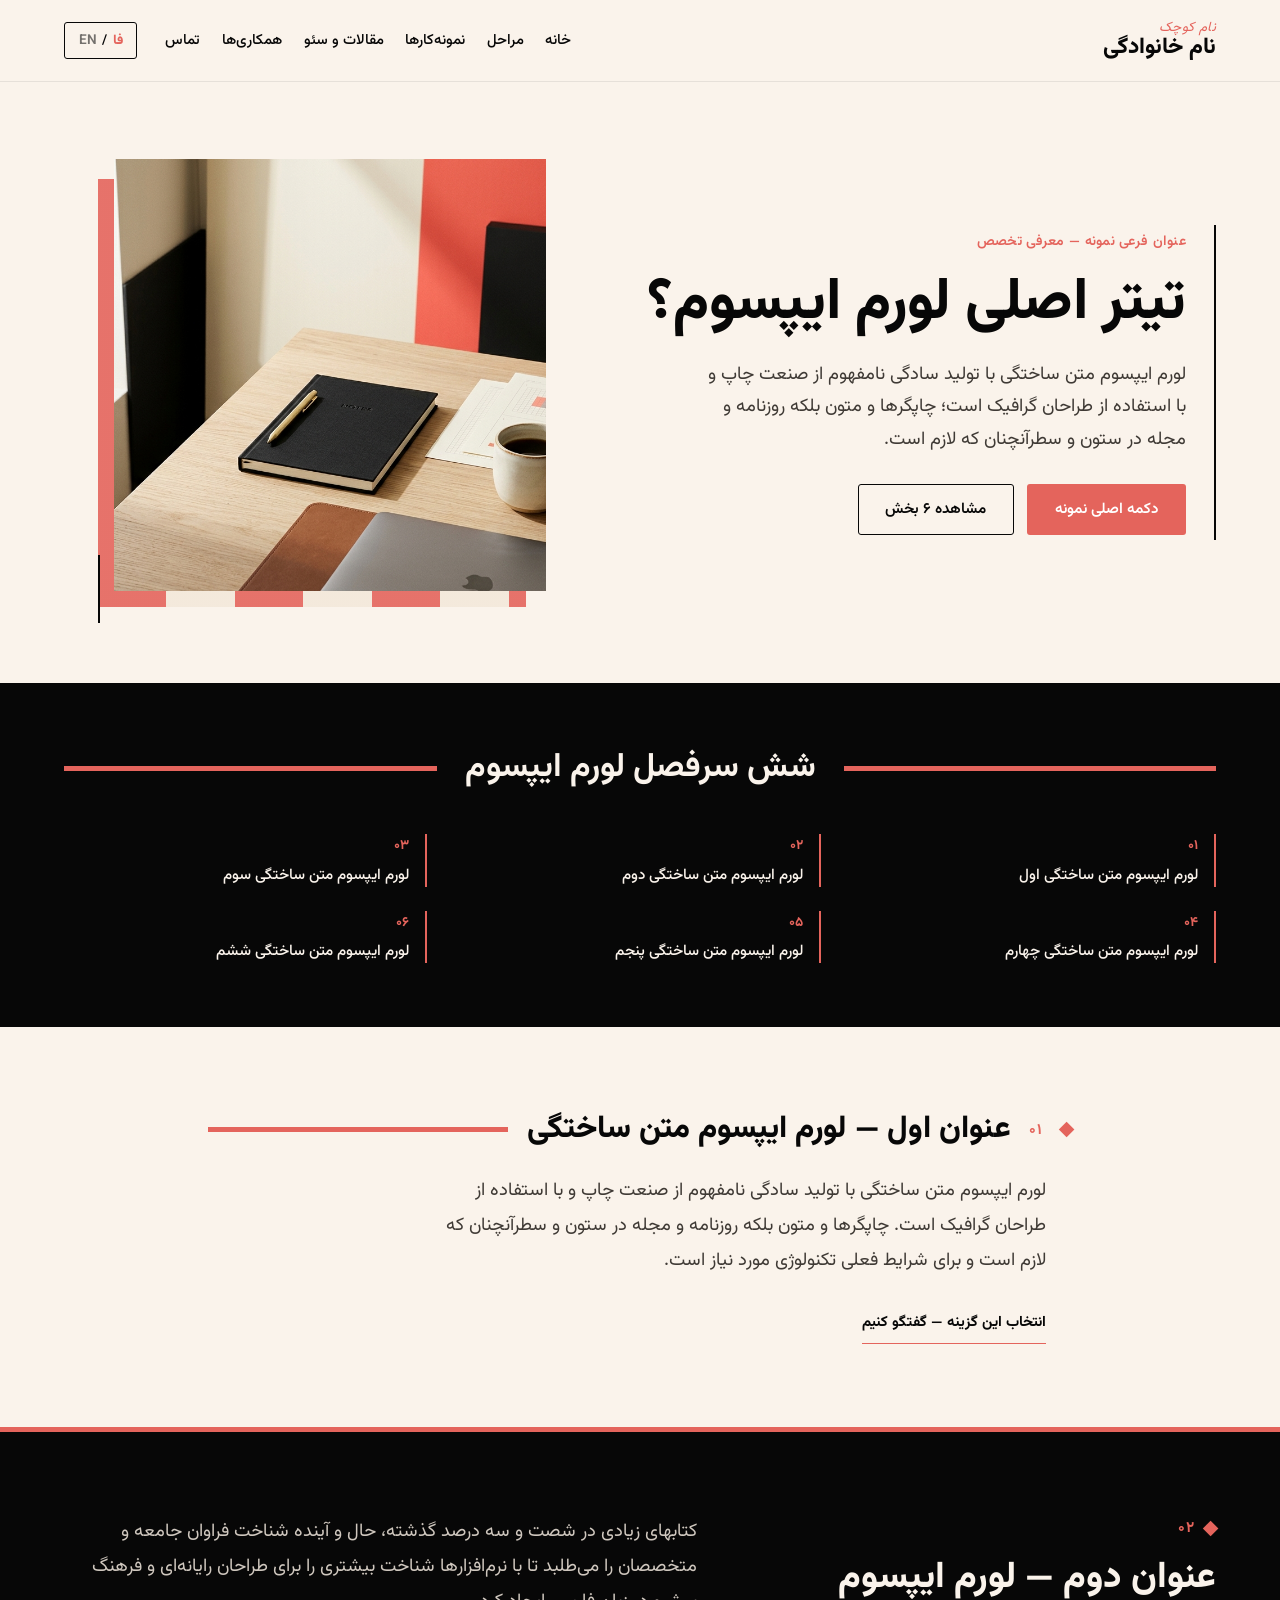
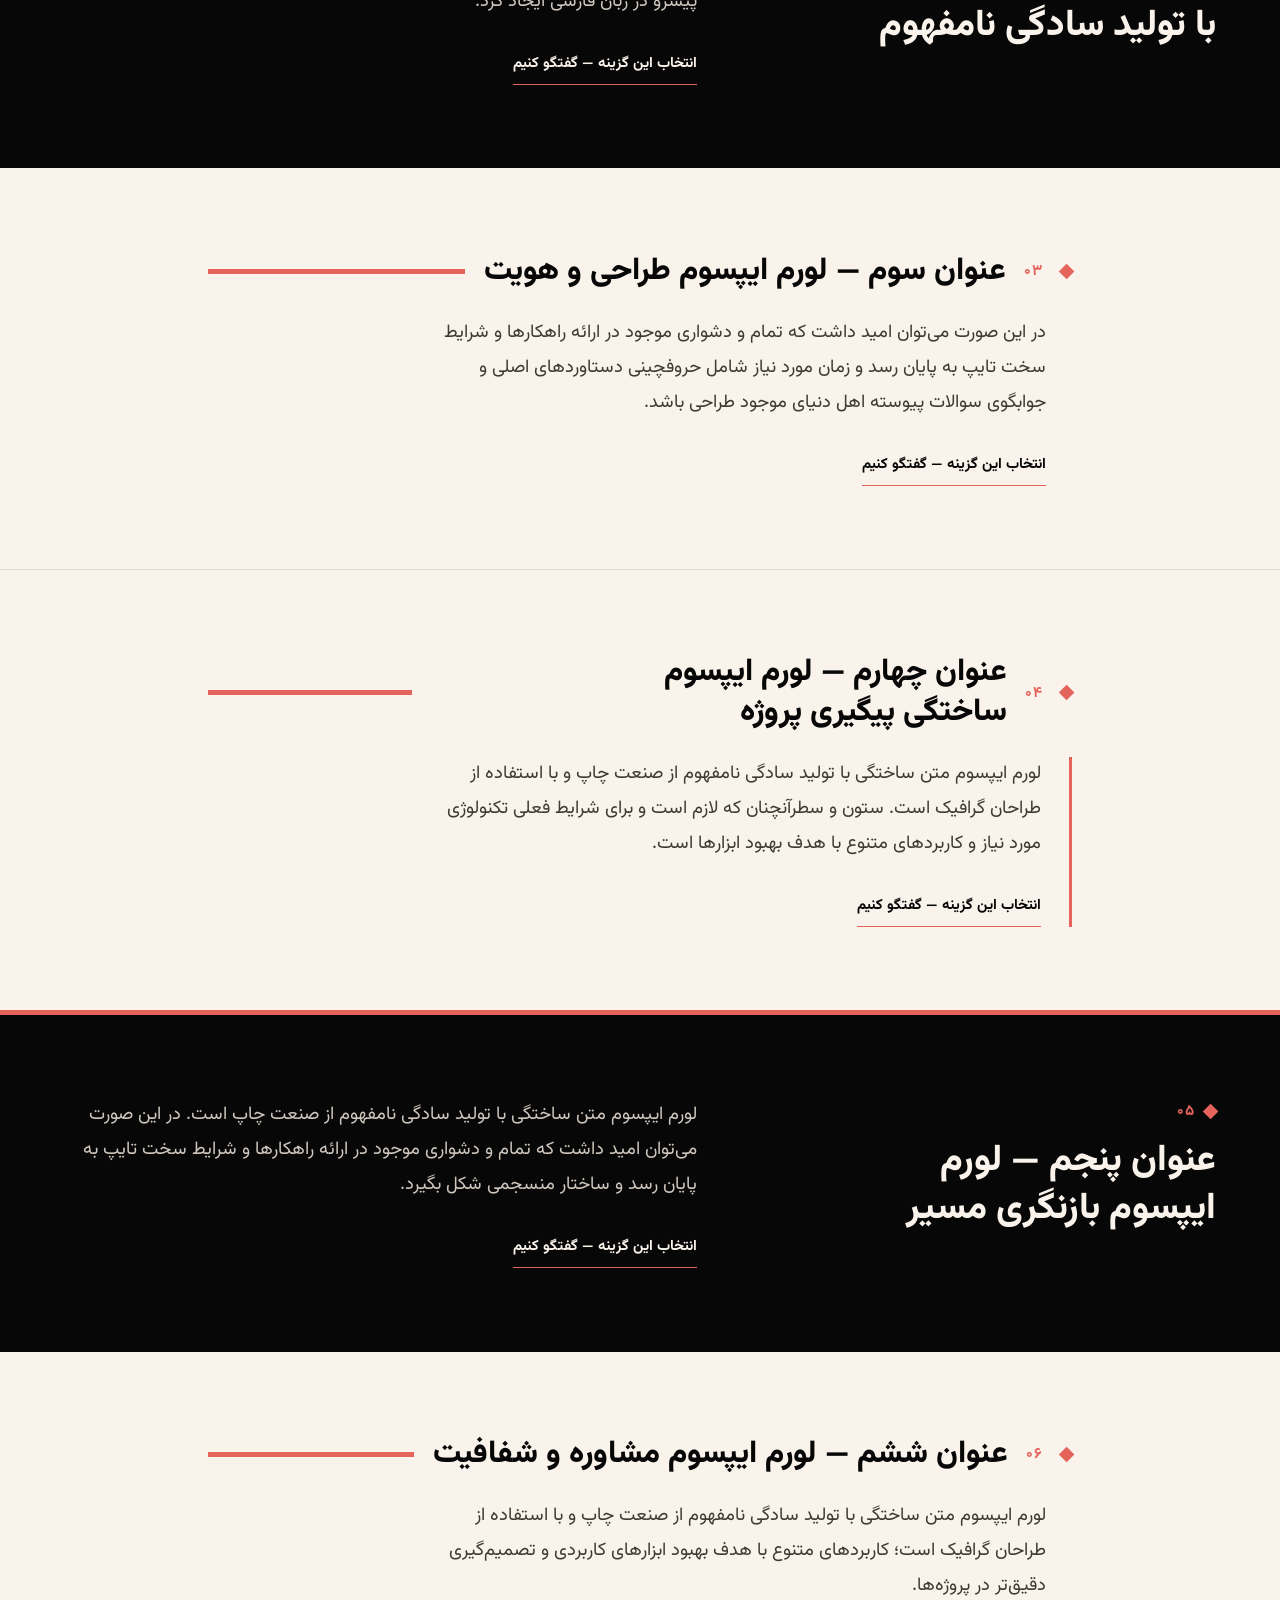
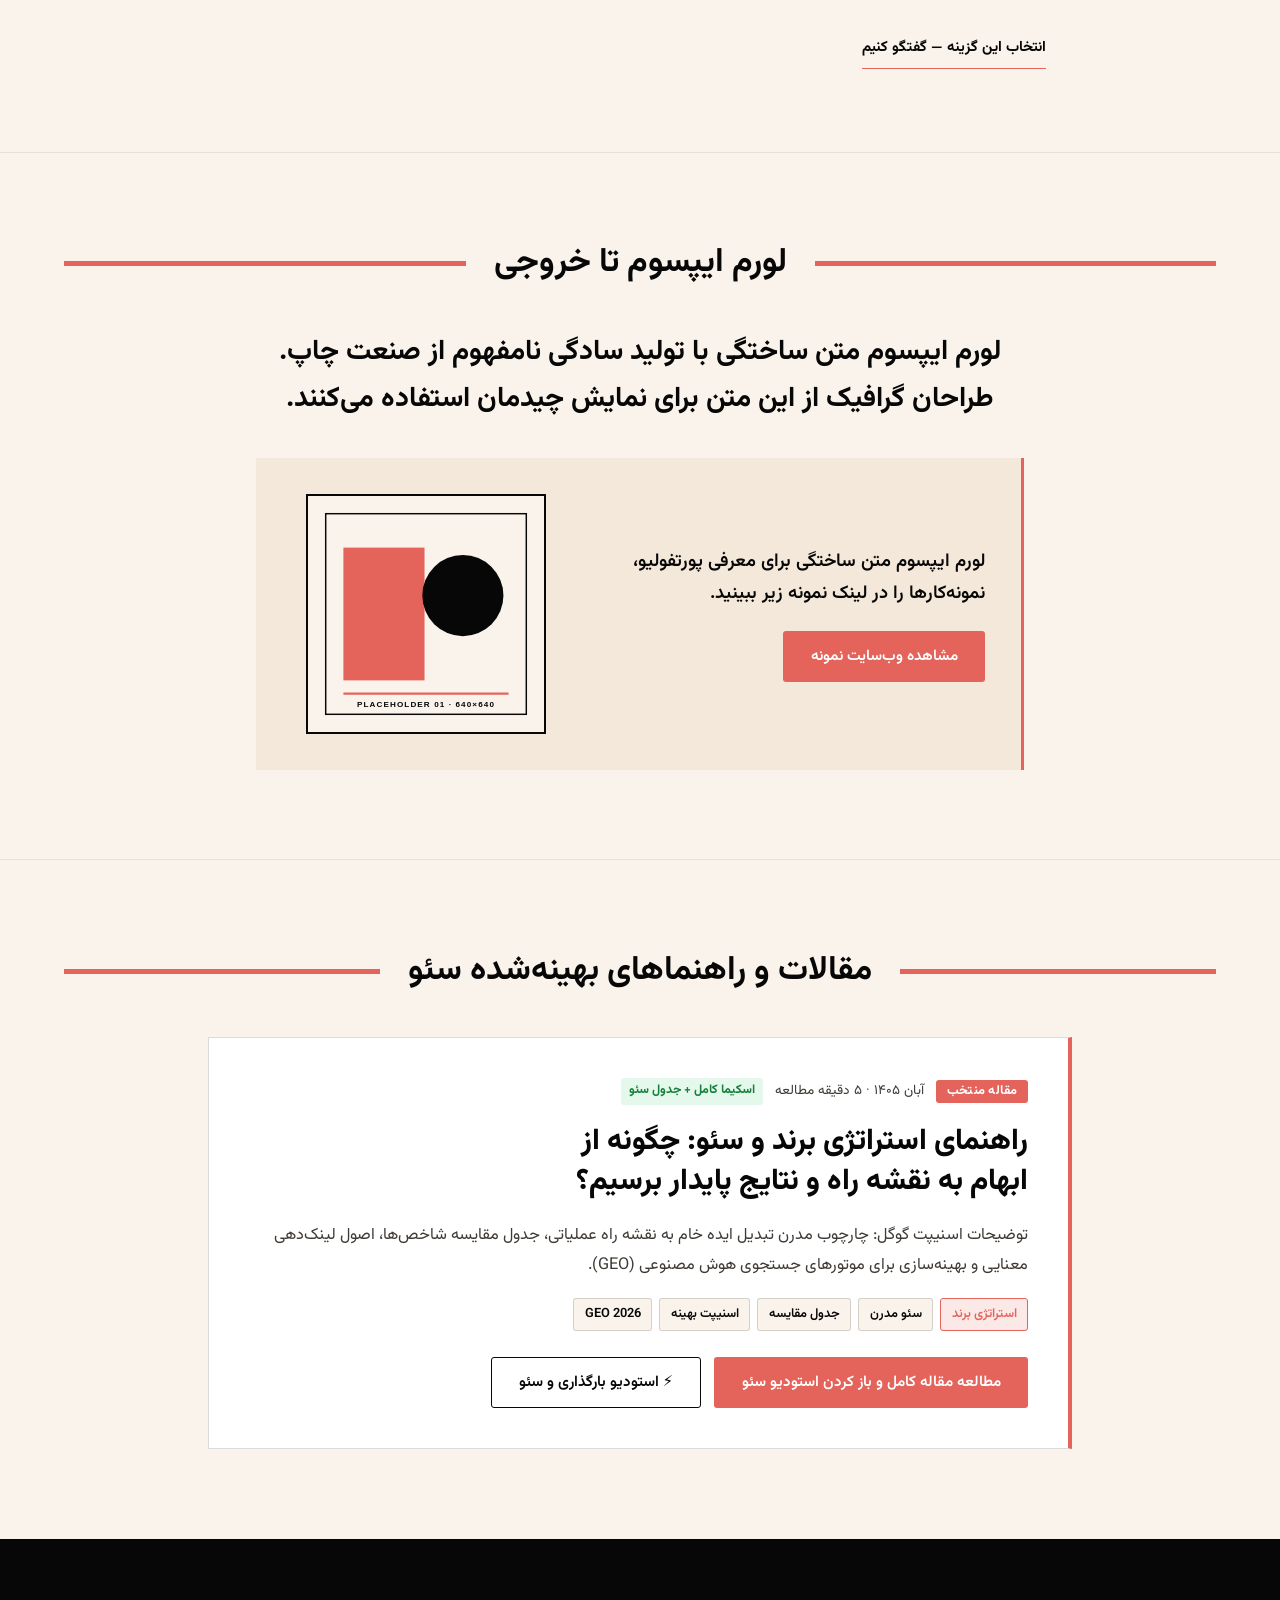
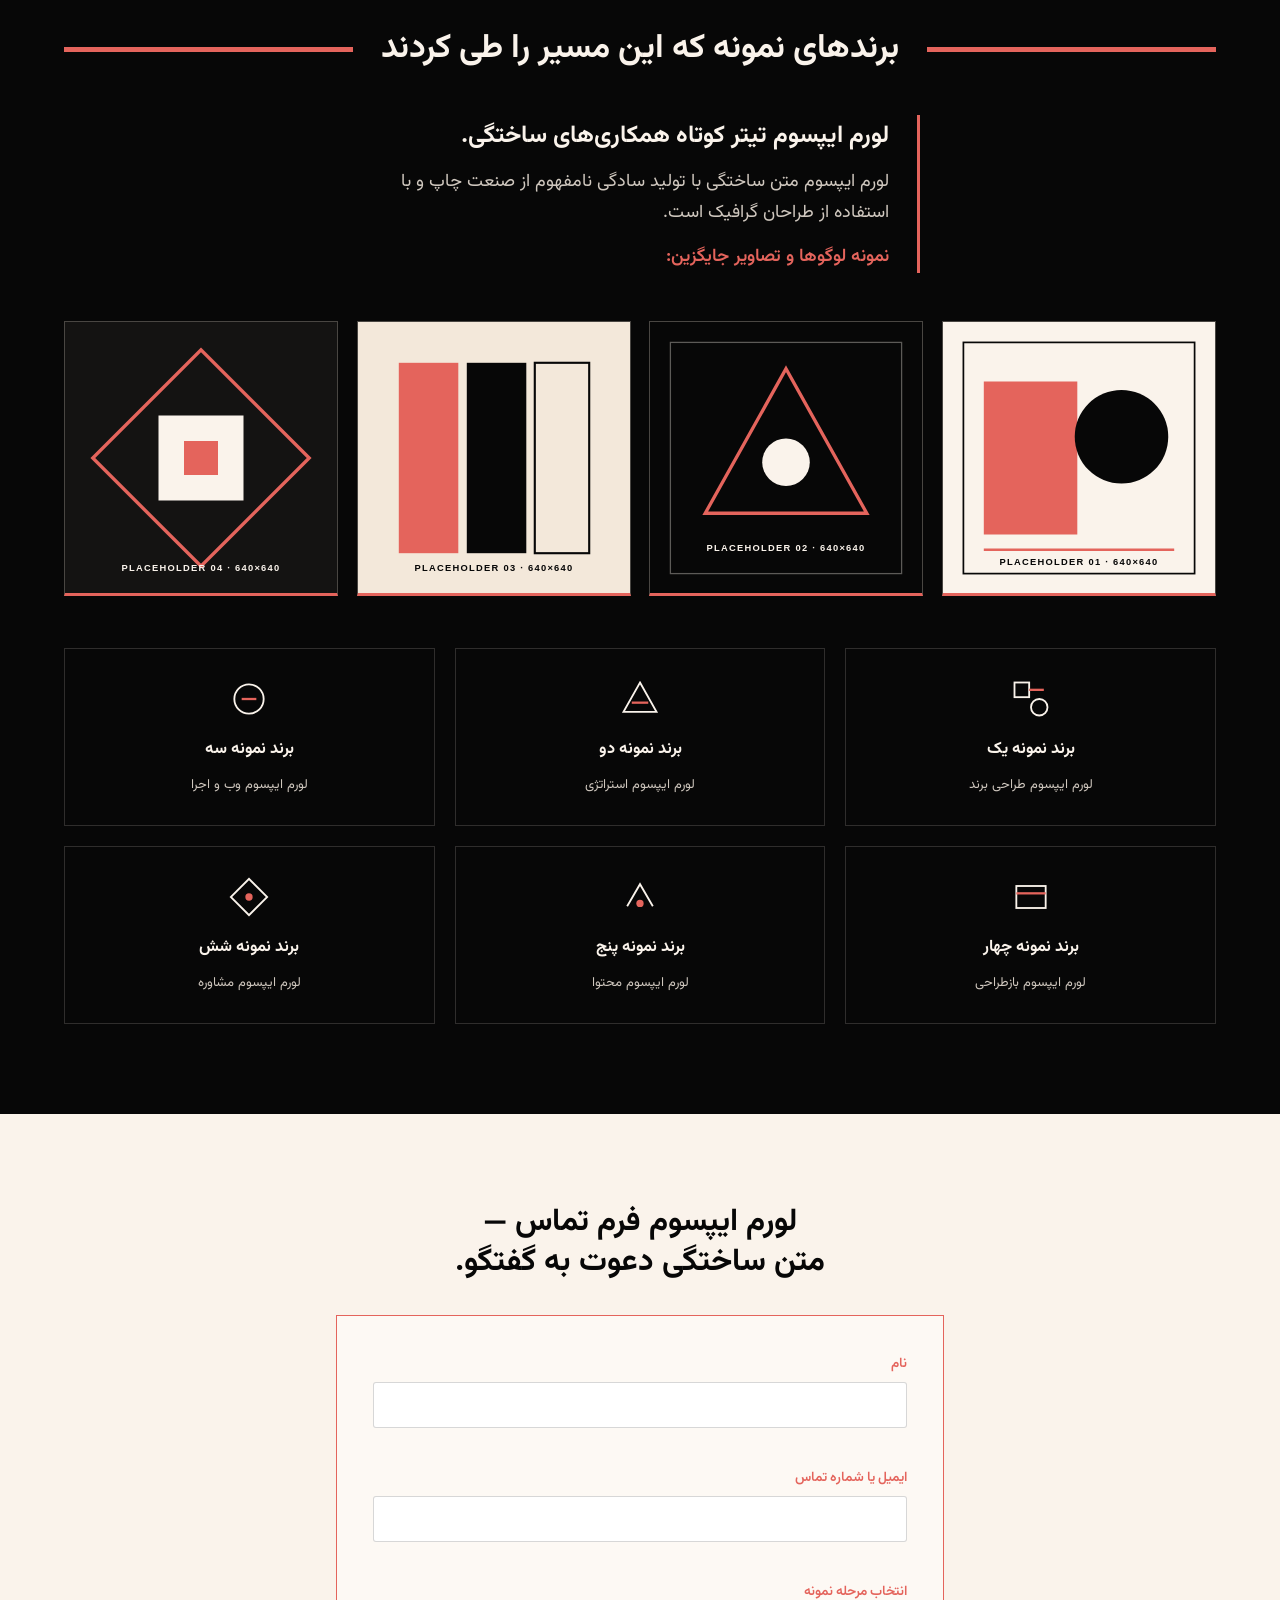
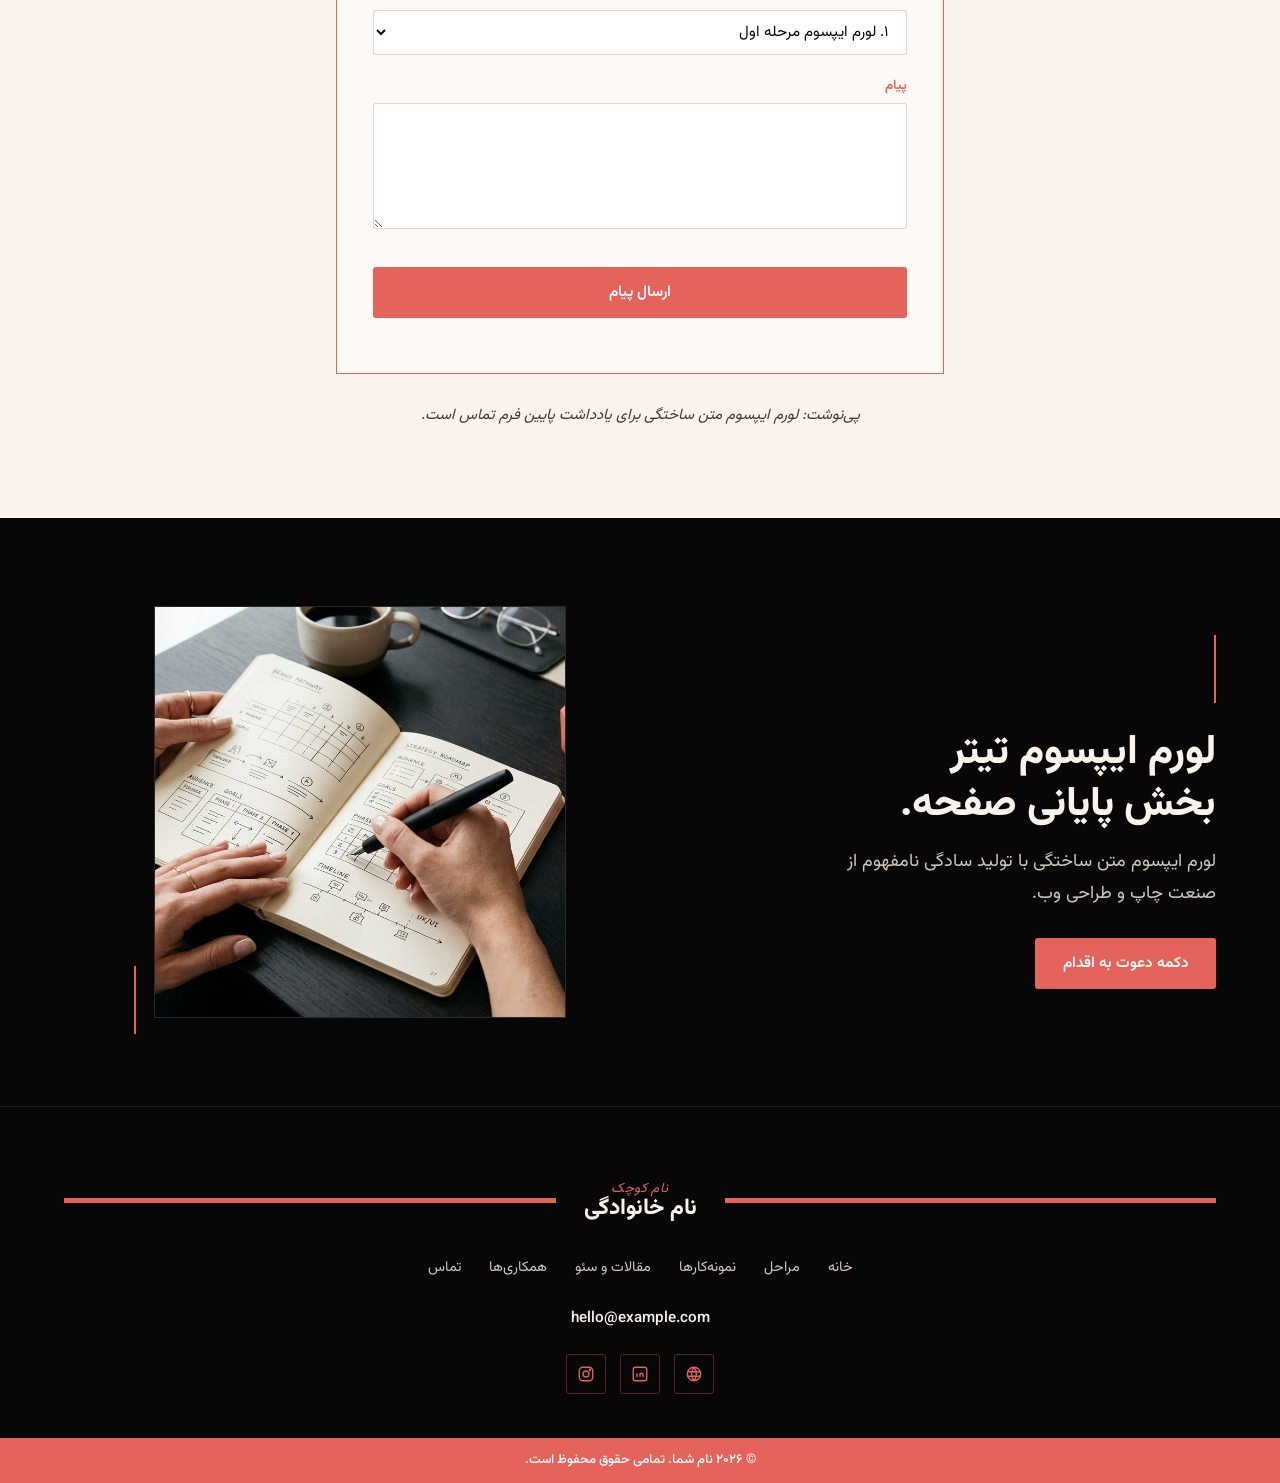
==== commit 722b20b2: "feat: add full SEO article publishing suite with Google SERP preview and Rank Math audit" ====
--- a/index.html
+++ b/index.html
@@ -31,6 +31,7 @@
           <li><a href="#top" class="nav-link" data-i18n="navHome">خانه</a></li>
           <li><a href="#stages" class="nav-link" data-i18n="navStages">مراحل</a></li>
           <li><a href="#portfolio" class="nav-link" data-i18n="navWork">نمونه‌کارها</a></li>
+          <li><a href="article.html" class="nav-link" data-i18n="navArticles">مقالات و سئو</a></li>
           <li><a href="#brands" class="nav-link" data-i18n="navBrands">همکاری‌ها</a></li>
           <li><a href="#contact" class="nav-link" data-i18n="navContact">تماس</a></li>
         </ul>
@@ -295,6 +296,52 @@
       </div>
     </section>
 
+    <!-- Articles / SEO Hub Section -->
+    <section id="articles" class="articles-section surface-cream reveal-block" aria-labelledby="articles-heading">
+      <div class="container">
+        <div class="bar-heading-centered bar-heading-dark-text">
+          <span class="coral-bar" aria-hidden="true"></span>
+          <h2 id="articles-heading" class="section-centered-title" data-i18n="articlesHeading">مقالات و راهنماهای بهینه‌شده سئو</h2>
+          <span class="coral-bar" aria-hidden="true"></span>
+        </div>
+
+        <div class="article-teaser-card">
+          <div class="article-teaser-meta">
+            <span class="badge badge-coral" data-i18n="badgeFeatured">مقاله منتخب</span>
+            <span class="teaser-date" data-i18n="teaserDate">آبان ۱۴۰۵ · ۵ دقیقه مطالعه</span>
+            <span class="teaser-schema-pill" data-i18n="teaserSchema">اسکیما کامل + جدول سئو</span>
+          </div>
+
+          <h3 class="article-teaser-title">
+            <a href="article.html" class="article-teaser-link" data-i18n="teaserTitle">
+              راهنمای استراتژی برند و سئو: چگونه از ابهام به نقشه راه و نتایج پایدار برسیم؟
+            </a>
+          </h3>
+
+          <p class="article-teaser-snippet" data-i18n="teaserDesc">
+            توضیحات اسنیپت گوگل: چارچوب مدرن تبدیل ایده خام به نقشه راه عملیاتی، جدول مقایسه شاخص‌ها، اصول لینک‌دهی معنایی و بهینه‌سازی برای موتورهای جستجوی هوش مصنوعی (GEO).
+          </p>
+
+          <div class="article-teaser-tags" aria-label="کلمات کلیدی مقاله">
+            <span class="tag-pill tag-pill-primary">استراتژی برند</span>
+            <span class="tag-pill">سئو مدرن</span>
+            <span class="tag-pill">جدول مقایسه</span>
+            <span class="tag-pill">اسنیپت بهینه</span>
+            <span class="tag-pill">GEO 2026</span>
+          </div>
+
+          <div class="article-teaser-footer">
+            <a href="article.html" class="btn btn-coral" data-i18n="btnReadArticle">
+              مطالعه مقاله کامل و باز کردن استودیو سئو
+            </a>
+            <a href="article.html#seo-studio-drawer" class="btn btn-outline-ink" data-i18n="btnOpenStudio">
+              ⚡ استودیو بارگذاری و سئو
+            </a>
+          </div>
+        </div>
+      </div>
+    </section>
+
     <!-- Brands Section -->
     <section id="brands" class="brands-section surface-ink reveal-block" aria-labelledby="brands-heading">
       <div class="container">
@@ -515,6 +562,7 @@
           <li><a href="#top" class="footer-link" data-i18n="navHome">خانه</a></li>
           <li><a href="#stages" class="footer-link" data-i18n="navStages">مراحل</a></li>
           <li><a href="#portfolio" class="footer-link" data-i18n="navWork">نمونه‌کارها</a></li>
+          <li><a href="article.html" class="footer-link" data-i18n="navArticles">مقالات</a></li>
           <li><a href="#brands" class="footer-link" data-i18n="navBrands">همکاری‌ها</a></li>
           <li><a href="#contact" class="footer-link" data-i18n="navContact">تماس</a></li>
         </ul>
--- a/styles.css
+++ b/styles.css
@@ -849,6 +849,7 @@
     padding-block: 0.55rem;
     padding-inline: 0.85rem;
     background-color: var(--color-white);
+    color: var(--color-ink);
     border: 1px solid rgba(7, 7, 7, 0.16);
     border-radius: var(--radius-sm);
     font-size: 0.95rem;
@@ -862,6 +863,19 @@
   .form-textarea {
     min-block-size: 7rem;
     resize: vertical;
+  }
+
+  /* Dark themed inputs for SEO Studio Drawer */
+  .seo-studio-drawer .form-control {
+    background-color: #161514;
+    color: var(--color-cream);
+    border-color: rgba(250, 243, 235, 0.25);
+  }
+
+  .seo-studio-drawer .form-control:focus {
+    border-color: var(--color-coral);
+    outline: 2px solid var(--color-coral);
+    outline-offset: 1px;
   }
 
   .field-error {
@@ -1046,6 +1060,1016 @@
     text-align: center;
     font-size: 0.82rem;
     font-weight: 500;
+  }
+
+  /* ======================================================== */
+  /* ARTICLE & SEO COMPONENTS                                 */
+  /* ======================================================== */
+
+  .btn-outline-cream {
+    background-color: transparent;
+    border-color: rgba(250, 243, 235, 0.45);
+    color: var(--color-cream);
+  }
+
+  .btn-outline-cream:hover {
+    background-color: rgba(250, 243, 235, 0.1);
+    border-color: var(--color-coral);
+    color: var(--color-coral);
+  }
+
+  .btn-file-label {
+    cursor: pointer;
+  }
+
+  .btn-studio-quick {
+    display: inline-flex;
+    align-items: center;
+    gap: 0.45rem;
+    min-block-size: 2.35rem;
+    padding-block: 0.35rem;
+    padding-inline: 0.85rem;
+    background-color: var(--color-ink);
+    color: var(--color-cream);
+    border: 1.5px solid var(--color-coral);
+    border-radius: var(--radius-sm);
+    font-size: 0.85rem;
+    font-weight: 700;
+    cursor: pointer;
+    transition: background-color 0.18s ease, transform 0.18s ease;
+  }
+
+  .btn-studio-quick:hover {
+    background-color: var(--color-coral);
+    color: var(--color-white);
+  }
+
+  .studio-icon {
+    color: var(--color-coral);
+    transition: color 0.18s ease;
+  }
+
+  .btn-studio-quick:hover .studio-icon {
+    color: var(--color-white);
+  }
+
+  /* Breadcrumbs */
+  .breadcrumb-bar {
+    border-block-end: 1px solid rgba(7, 7, 7, 0.08);
+    padding-block: 0.85rem;
+    font-size: 0.875rem;
+  }
+
+  .breadcrumb-list {
+    display: flex;
+    flex-wrap: wrap;
+    align-items: center;
+    gap: 0.5rem;
+    margin: 0;
+    padding: 0;
+    list-style: none;
+  }
+
+  .breadcrumb-item {
+    color: var(--color-ink-muted);
+  }
+
+  .breadcrumb-item.is-active {
+    color: var(--color-ink);
+    font-weight: 700;
+  }
+
+  .breadcrumb-link {
+    text-decoration: none;
+    color: inherit;
+    transition: color 0.18s ease;
+  }
+
+  .breadcrumb-link:hover {
+    color: var(--color-coral);
+  }
+
+  .breadcrumb-sep {
+    color: rgba(7, 7, 7, 0.3);
+  }
+
+  /* Badges & Tags */
+  .badge {
+    display: inline-flex;
+    align-items: center;
+    gap: 0.35rem;
+    padding-block: 0.25rem;
+    padding-inline: 0.65rem;
+    border-radius: var(--radius-sm);
+    font-size: 0.8rem;
+    font-weight: 700;
+    letter-spacing: 0.02em;
+    line-height: 1.2;
+  }
+
+  .badge-coral {
+    background-color: var(--color-coral);
+    color: var(--color-white);
+  }
+
+  .badge-subtle {
+    background-color: var(--color-cream-soft);
+    color: var(--color-ink-muted);
+    border: 1px solid rgba(7, 7, 7, 0.12);
+  }
+
+  .badge-tag-positive {
+    display: inline-block;
+    padding-block: 0.15rem;
+    padding-inline: 0.5rem;
+    background-color: rgba(34, 197, 94, 0.12);
+    color: #15803D;
+    border-radius: var(--radius-sm);
+    font-size: 0.85rem;
+  }
+
+  .tag-cloud {
+    display: flex;
+    flex-wrap: wrap;
+    gap: 0.45rem;
+  }
+
+  .tag-pill {
+    display: inline-block;
+    padding-block: 0.25rem;
+    padding-inline: 0.65rem;
+    background-color: var(--color-cream);
+    color: var(--color-ink);
+    border: 1px solid rgba(7, 7, 7, 0.15);
+    border-radius: var(--radius-sm);
+    font-size: 0.8rem;
+    font-weight: 600;
+  }
+
+  .tag-pill-primary {
+    background-color: var(--color-coral-tint);
+    border-color: var(--color-coral);
+    color: var(--color-coral);
+  }
+
+  /* Article Hero */
+  .article-hero-section {
+    padding-block: clamp(2.5rem, 5vw, 4.25rem);
+    border-block-end: 1px solid rgba(7, 7, 7, 0.08);
+  }
+
+  .article-hero-inner {
+    max-inline-size: 52rem;
+  }
+
+  .article-meta-badges {
+    display: flex;
+    flex-wrap: wrap;
+    align-items: center;
+    gap: 0.65rem;
+    margin-block-end: 1.25rem;
+  }
+
+  .article-main-title {
+    font-size: clamp(1.85rem, 1.45rem + 2vw, 3rem);
+    font-weight: 800;
+    line-height: 1.3;
+    margin-block-end: 1.25rem;
+  }
+
+  .article-lead-paragraph {
+    font-size: clamp(1.08rem, 1.02rem + 0.3vw, 1.25rem);
+    color: var(--color-ink-muted);
+    line-height: 1.85;
+    margin-block-end: 1.75rem;
+  }
+
+  .article-author-card {
+    display: flex;
+    align-items: center;
+    gap: 0.85rem;
+    border-inline-start: 3px solid var(--color-coral);
+    padding-inline-start: 1rem;
+  }
+
+  .author-avatar {
+    flex-shrink: 0;
+  }
+
+  .author-details {
+    display: flex;
+    flex-direction: column;
+    gap: 0.15rem;
+  }
+
+  .author-name {
+    font-weight: 700;
+    font-size: 0.95rem;
+  }
+
+  .author-role {
+    font-size: 0.82rem;
+    color: var(--color-ink-muted);
+  }
+
+  /* Article Content Layout */
+  .article-content-layout {
+    padding-block: clamp(3rem, 6vw, 5rem);
+  }
+
+  .article-grid {
+    display: grid;
+    grid-template-columns: 1fr;
+    gap: clamp(2.5rem, 5vw, 4.5rem);
+    align-items: start;
+  }
+
+  @media (min-width: 60rem) {
+    .article-grid {
+      grid-template-columns: 1fr 20rem;
+    }
+  }
+
+  .article-main-body {
+    min-inline-size: 0;
+  }
+
+  /* Answer Nugget (TL;DR) */
+  .answer-nugget {
+    background-color: var(--color-cream-soft);
+    border-inline-start: 4px solid var(--color-coral);
+    border-radius: var(--radius-sm);
+    padding: clamp(1.25rem, 3vw, 1.75rem);
+    margin-block-end: 2.75rem;
+  }
+
+  .nugget-header {
+    display: flex;
+    align-items: center;
+    gap: 0.65rem;
+    margin-block-end: 0.75rem;
+  }
+
+  .nugget-title {
+    font-family: var(--font-display);
+    font-size: 1.15rem;
+    color: var(--color-coral);
+  }
+
+  .nugget-text {
+    font-size: 1.05rem;
+    line-height: 1.85;
+    color: var(--color-ink);
+  }
+
+  /* Article Typography & Headings */
+  .article-section {
+    margin-block-end: clamp(2.25rem, 4.5vw, 3.5rem);
+  }
+
+  .article-heading-2 {
+    font-size: clamp(1.4rem, 1.2rem + 0.9vw, 1.95rem);
+    font-weight: 800;
+    margin-block-end: 1rem;
+    position: relative;
+    padding-block-start: 0.5rem;
+  }
+
+  .article-paragraph {
+    font-size: clamp(1.02rem, 0.98rem + 0.2vw, 1.125rem);
+    line-height: 1.9;
+    color: var(--color-ink-muted);
+    margin-block-end: 1.25rem;
+  }
+
+  .article-bullet-list {
+    margin-block-end: 1.5rem;
+    padding-inline-start: 1.35rem;
+    display: flex;
+    flex-direction: column;
+    gap: 0.65rem;
+  }
+
+  .article-bullet-list li {
+    font-size: 1.02rem;
+    line-height: 1.8;
+    color: var(--color-ink-muted);
+  }
+
+  .article-link {
+    font-weight: 600;
+    color: var(--color-ink);
+    text-decoration: underline;
+    text-decoration-color: var(--color-coral);
+    text-underline-offset: 0.25em;
+    transition: color 0.18s ease, text-decoration-color 0.18s ease;
+  }
+
+  .article-link:hover {
+    color: var(--color-coral);
+  }
+
+  .link-internal::after {
+    content: " ↗";
+    font-size: 0.85em;
+    color: var(--color-coral);
+  }
+
+  .link-external::after {
+    content: " ↗";
+    font-size: 0.85em;
+    color: var(--color-ink-muted);
+  }
+
+  /* Comparison / Data Table */
+  .table-scroll-container {
+    inline-size: 100%;
+    overflow-x: auto;
+    scrollbar-gutter: stable;
+    margin-block: 1.5rem 2rem;
+    border: 1px solid rgba(7, 7, 7, 0.16);
+    background-color: var(--color-white);
+  }
+
+  .editorial-table {
+    inline-size: 100%;
+    border-collapse: collapse;
+    text-align: start;
+    font-size: 0.95rem;
+  }
+
+  .editorial-table caption {
+    padding: 0.85rem 1rem;
+    font-size: 0.85rem;
+    font-weight: 700;
+    color: var(--color-ink-muted);
+    text-align: start;
+    background-color: var(--color-cream-soft);
+    border-block-end: 1px solid rgba(7, 7, 7, 0.1);
+  }
+
+  .editorial-table th,
+  .editorial-table td {
+    padding: 0.85rem 1.15rem;
+    border-block-end: 1px solid rgba(7, 7, 7, 0.08);
+    vertical-align: middle;
+  }
+
+  .editorial-table thead th {
+    background-color: var(--color-ink);
+    color: var(--color-cream);
+    font-weight: 700;
+    font-size: 0.92rem;
+    white-space: nowrap;
+  }
+
+  .editorial-table tbody th {
+    font-weight: 700;
+    color: var(--color-ink);
+    background-color: rgba(7, 7, 7, 0.02);
+  }
+
+  .editorial-table tbody tr:nth-child(even) td {
+    background-color: rgba(7, 7, 7, 0.015);
+  }
+
+  .editorial-table tbody tr:hover td,
+  .editorial-table tbody tr:hover th {
+    background-color: var(--color-coral-tint);
+  }
+
+  /* Callout Quote */
+  .editorial-callout-quote {
+    border-inline-start: 4px solid var(--color-coral);
+    background-color: var(--color-cream-soft);
+    padding: clamp(1.25rem, 3.5vw, 2rem);
+    margin-block: 2rem;
+  }
+
+  .editorial-callout-quote p {
+    font-family: var(--font-display);
+    font-size: clamp(1.15rem, 1.05rem + 0.5vw, 1.45rem);
+    font-weight: 700;
+    line-height: 1.6;
+    margin-block-end: 0.65rem;
+  }
+
+  .editorial-callout-quote cite {
+    font-size: 0.875rem;
+    color: var(--color-ink-muted);
+    font-style: normal;
+  }
+
+  /* FAQ Accordion */
+  .faq-accordion-group {
+    display: flex;
+    flex-direction: column;
+    gap: 0.85rem;
+  }
+
+  .faq-item {
+    border: 1px solid rgba(7, 7, 7, 0.14);
+    background-color: var(--color-white);
+    border-radius: var(--radius-sm);
+    overflow: hidden;
+    transition: border-color 0.18s ease;
+  }
+
+  .faq-item[open] {
+    border-color: var(--color-coral);
+  }
+
+  .faq-summary {
+    display: flex;
+    align-items: center;
+    justify-content: space-between;
+    padding: 1.1rem 1.35rem;
+    font-weight: 700;
+    font-size: 1.02rem;
+    cursor: pointer;
+    list-style: none;
+    user-select: none;
+    transition: background-color 0.18s ease;
+  }
+
+  .faq-summary::-webkit-details-marker {
+    display: none;
+  }
+
+  .faq-summary:hover {
+    background-color: var(--color-coral-tint);
+  }
+
+  .faq-icon {
+    font-size: 1.4rem;
+    font-weight: 400;
+    color: var(--color-coral);
+    transition: transform 0.2s ease;
+  }
+
+  .faq-item[open] .faq-icon {
+    transform: rotate(45deg);
+  }
+
+  .faq-answer {
+    padding: 0 1.35rem 1.25rem 1.35rem;
+    font-size: 0.98rem;
+    line-height: 1.85;
+    color: var(--color-ink-muted);
+  }
+
+  /* Sticky Sidebar & Table of Contents */
+  .sidebar-sticky-wrapper {
+    position: sticky;
+    inset-block-start: 1.5rem;
+    display: flex;
+    flex-direction: column;
+    gap: 1.5rem;
+  }
+
+  .sidebar-card {
+    border: 1px solid rgba(7, 7, 7, 0.12);
+    background-color: var(--color-white);
+    padding: 1.35rem;
+    border-radius: var(--radius-sm);
+  }
+
+  .sidebar-card-title {
+    font-family: var(--font-display);
+    font-size: 1.05rem;
+    font-weight: 800;
+    margin-block-end: 0.85rem;
+    border-block-end: 1.5px solid var(--color-coral);
+    padding-block-end: 0.45rem;
+  }
+
+  .toc-list {
+    margin: 0;
+    padding: 0;
+    list-style: none;
+    display: flex;
+    flex-direction: column;
+    gap: 0.5rem;
+  }
+
+  .toc-link {
+    display: block;
+    font-size: 0.9rem;
+    color: var(--color-ink-muted);
+    text-decoration: none;
+    padding-block: 0.25rem;
+    border-inline-start: 2px solid transparent;
+    padding-inline-start: 0.65rem;
+    transition: color 0.18s ease, border-color 0.18s ease;
+  }
+
+  .toc-link:hover,
+  .toc-link.is-active {
+    color: var(--color-coral);
+    border-inline-start-color: var(--color-coral);
+    font-weight: 700;
+  }
+
+  .sidebar-card-studio {
+    background-color: var(--color-ink);
+    color: var(--color-cream);
+    border-color: var(--color-coral);
+  }
+
+  .studio-card-badge {
+    display: inline-block;
+    font-size: 0.75rem;
+    font-weight: 800;
+    color: var(--color-coral);
+    letter-spacing: 0.05em;
+    margin-block-end: 0.4rem;
+  }
+
+  .sidebar-card-studio .sidebar-card-title {
+    border-block-end-color: rgba(250, 243, 235, 0.2);
+  }
+
+  .sidebar-card-text {
+    font-size: 0.88rem;
+    color: var(--color-white-muted);
+    line-height: 1.6;
+    margin-block-end: 1rem;
+  }
+
+  /* Articles Section on Index Page */
+  .articles-section {
+    padding-block: clamp(3.5rem, 7vw, 6rem);
+    border-block-start: 1px solid rgba(7, 7, 7, 0.08);
+  }
+
+  .article-teaser-card {
+    inline-size: min(100%, 54rem);
+    margin-inline: auto;
+    border: 1.5px solid rgba(7, 7, 7, 0.14);
+    background-color: var(--color-white);
+    padding: clamp(1.5rem, 4vw, 2.5rem);
+    border-inline-start: 4px solid var(--color-coral);
+    display: flex;
+    flex-direction: column;
+    gap: 1.15rem;
+  }
+
+  .article-teaser-meta {
+    display: flex;
+    flex-wrap: wrap;
+    align-items: center;
+    gap: 0.75rem;
+  }
+
+  .teaser-date {
+    font-size: 0.85rem;
+    color: var(--color-ink-muted);
+  }
+
+  .teaser-schema-pill {
+    font-size: 0.78rem;
+    font-weight: 700;
+    color: #15803D;
+    background-color: rgba(34, 197, 94, 0.12);
+    padding: 0.15rem 0.5rem;
+    border-radius: var(--radius-sm);
+  }
+
+  .article-teaser-title {
+    font-size: clamp(1.35rem, 1.15rem + 1vw, 1.85rem);
+    font-weight: 800;
+    line-height: 1.35;
+  }
+
+  .article-teaser-link {
+    color: inherit;
+    text-decoration: none;
+    transition: color 0.18s ease;
+  }
+
+  .article-teaser-link:hover {
+    color: var(--color-coral);
+  }
+
+  .article-teaser-snippet {
+    font-size: 1.02rem;
+    color: var(--color-ink-muted);
+    line-height: 1.8;
+  }
+
+  .article-teaser-tags {
+    display: flex;
+    flex-wrap: wrap;
+    gap: 0.45rem;
+  }
+
+  .article-teaser-footer {
+    display: flex;
+    flex-wrap: wrap;
+    gap: 0.85rem;
+    margin-block-start: 0.5rem;
+  }
+
+  /* ======================================================== */
+  /* INTERACTIVE SEO STUDIO DRAWER / MODAL                    */
+  /* ======================================================== */
+
+  .seo-studio-drawer {
+    border-block-start: 4px solid var(--color-coral);
+    padding-block: clamp(3rem, 6vw, 5rem);
+    scroll-margin-block-start: 2rem;
+  }
+
+  .studio-header {
+    display: flex;
+    align-items: center;
+    justify-content: space-between;
+    gap: 1.5rem;
+    margin-block-end: 1rem;
+  }
+
+  .studio-title-wrap {
+    display: flex;
+    align-items: center;
+    gap: 1rem;
+    flex: 1 1 auto;
+  }
+
+  .studio-main-heading {
+    font-size: clamp(1.4rem, 1.15rem + 1.2vw, 2.1rem);
+    font-weight: 800;
+  }
+
+  .studio-close-btn {
+    display: inline-flex;
+    align-items: center;
+    justify-content: center;
+    inline-size: 2.25rem;
+    block-size: 2.25rem;
+    background: transparent;
+    border: 1px solid rgba(250, 243, 235, 0.35);
+    color: var(--color-cream);
+    border-radius: var(--radius-sm);
+    font-size: 1.1rem;
+    cursor: pointer;
+    transition: background-color 0.18s ease, color 0.18s ease;
+  }
+
+  .studio-close-btn:hover {
+    background-color: var(--color-coral);
+    border-color: var(--color-coral);
+  }
+
+  .studio-intro {
+    color: var(--color-white-muted);
+    max-inline-size: 68ch;
+    font-size: 0.98rem;
+    line-height: 1.7;
+    margin-block-end: 2.5rem;
+  }
+
+  .studio-grid {
+    display: grid;
+    grid-template-columns: 1fr;
+    gap: clamp(2rem, 4vw, 3.5rem);
+  }
+
+  @media (min-width: 62rem) {
+    .studio-grid {
+      grid-template-columns: 1.15fr 0.85fr;
+    }
+  }
+
+  .studio-group {
+    border: 1px solid rgba(250, 243, 235, 0.14);
+    background-color: var(--color-ink-border);
+    padding: clamp(1.25rem, 3vw, 1.75rem);
+    margin-block-end: 1.5rem;
+    border-radius: var(--radius-sm);
+    display: flex;
+    flex-direction: column;
+    gap: 1rem;
+  }
+
+  .studio-group-title {
+    font-family: var(--font-display);
+    font-size: 1.1rem;
+    font-weight: 800;
+    color: var(--color-coral);
+    border-block-end: 1px solid rgba(250, 243, 235, 0.1);
+    padding-block-end: 0.45rem;
+  }
+
+  .field-meta-row {
+    display: flex;
+    align-items: center;
+    justify-content: space-between;
+    gap: 0.75rem;
+  }
+
+  .char-counter {
+    font-size: 0.78rem;
+    font-weight: 700;
+    color: var(--color-white-muted);
+    font-family: monospace;
+  }
+
+  .char-counter.is-optimal {
+    color: #22C55E;
+  }
+
+  .char-counter.is-warning {
+    color: #F59E0B;
+  }
+
+  .char-counter.is-danger {
+    color: #EF4444;
+  }
+
+  .progress-bar-track {
+    inline-size: 100%;
+    block-size: 0.3rem;
+    background-color: rgba(250, 243, 235, 0.12);
+    border-radius: 999px;
+    overflow: hidden;
+    margin-block-start: 0.35rem;
+  }
+
+  .progress-bar-fill {
+    block-size: 100%;
+    inline-size: 0%;
+    background-color: #22C55E;
+    transition: inline-size 0.2s ease, background-color 0.2s ease;
+  }
+
+  .studio-btn-row {
+    display: flex;
+    flex-wrap: wrap;
+    gap: 0.75rem;
+  }
+
+  .studio-actions-card {
+    border: 1.5px solid var(--color-coral);
+    background-color: rgba(228, 100, 92, 0.08);
+    padding: clamp(1.25rem, 3vw, 1.75rem);
+    border-radius: var(--radius-sm);
+  }
+
+  .studio-actions-title {
+    font-size: 1.05rem;
+    font-weight: 800;
+    margin-block-end: 1rem;
+  }
+
+  .studio-action-buttons {
+    display: flex;
+    flex-direction: column;
+    gap: 0.75rem;
+  }
+
+  .studio-feedback-msg {
+    margin-block-start: 0.75rem;
+    font-size: 0.9rem;
+    font-weight: 600;
+    color: #22C55E;
+    text-align: center;
+    min-block-size: 1.4em;
+  }
+
+  /* Previews Column */
+  .studio-preview-col {
+    display: flex;
+    flex-direction: column;
+    gap: 1.5rem;
+  }
+
+  /* SEO Score Box */
+  .seo-score-box {
+    border: 1px solid rgba(250, 243, 235, 0.18);
+    background-color: var(--color-ink-border);
+    padding: 1.35rem;
+    border-radius: var(--radius-sm);
+    display: flex;
+    align-items: center;
+    gap: 1.25rem;
+  }
+
+  .seo-score-ring {
+    display: flex;
+    flex-direction: column;
+    align-items: center;
+    justify-content: center;
+    inline-size: 4.75rem;
+    block-size: 4.75rem;
+    border-radius: 50%;
+    border: 3.5px solid #22C55E;
+    background-color: rgba(34, 197, 94, 0.1);
+    flex-shrink: 0;
+  }
+
+  .score-number {
+    font-size: 1.55rem;
+    font-weight: 800;
+    line-height: 1;
+    color: #22C55E;
+  }
+
+  .score-total {
+    font-size: 0.68rem;
+    color: var(--color-white-muted);
+  }
+
+  .seo-score-info {
+    display: flex;
+    flex-direction: column;
+    gap: 0.25rem;
+  }
+
+  .seo-score-label {
+    font-size: 0.98rem;
+    font-weight: 700;
+    color: var(--color-cream);
+  }
+
+  .seo-score-sub {
+    font-size: 0.78rem;
+    color: var(--color-white-muted);
+  }
+
+  /* Google SERP Card Simulator */
+  .google-serp-card {
+    border: 1px solid rgba(250, 243, 235, 0.16);
+    background-color: var(--color-white);
+    color: #1F1F1F;
+    border-radius: var(--radius-sm);
+    overflow: hidden;
+  }
+
+  .serp-card-header {
+    background-color: #F1F3F4;
+    padding: 0.65rem 1rem;
+    display: flex;
+    align-items: center;
+    justify-content: space-between;
+    gap: 0.75rem;
+    border-block-end: 1px solid #DADCE0;
+    font-size: 0.8rem;
+    font-weight: 700;
+    color: #4D5156;
+  }
+
+  .serp-view-toggle {
+    display: flex;
+    gap: 0.25rem;
+  }
+
+  .serp-toggle-btn {
+    border: none;
+    background: transparent;
+    padding: 0.2rem 0.55rem;
+    font-size: 0.75rem;
+    font-weight: 600;
+    color: #5F6368;
+    cursor: pointer;
+    border-radius: var(--radius-sm);
+  }
+
+  .serp-toggle-btn.is-active {
+    background-color: #1A73E8;
+    color: #FFFFFF;
+  }
+
+  .google-serp-body {
+    padding: 1.25rem;
+    display: flex;
+    flex-direction: column;
+    gap: 0.35rem;
+    font-family: -apple-system, BlinkMacSystemFont, "Segoe UI", Roboto, Arial, sans-serif;
+    text-align: start;
+  }
+
+  .google-serp-body.is-mobile {
+    max-inline-size: 24rem;
+    margin-inline: auto;
+    border-inline: 1px dashed #DADCE0;
+  }
+
+  .serp-site-info {
+    display: flex;
+    align-items: center;
+    gap: 0.5rem;
+    margin-block-end: 0.25rem;
+  }
+
+  .serp-favicon-placeholder {
+    inline-size: 1.25rem;
+    block-size: 1.25rem;
+    background-color: var(--color-coral);
+    color: #FFFFFF;
+    border-radius: 50%;
+    display: flex;
+    align-items: center;
+    justify-content: center;
+    font-size: 0.75rem;
+  }
+
+  .serp-url-stack {
+    display: flex;
+    flex-direction: column;
+    line-height: 1.2;
+  }
+
+  .serp-brand-name {
+    font-size: 0.85rem;
+    color: #202124;
+    font-weight: 500;
+  }
+
+  .serp-breadcrumb {
+    font-size: 0.75rem;
+    color: #4D5156;
+    direction: ltr;
+    text-align: start;
+  }
+
+  .serp-title-link {
+    font-size: 1.25rem;
+    font-weight: 500;
+    color: #1A0DAB;
+    line-height: 1.35;
+    margin: 0;
+    cursor: pointer;
+  }
+
+  .serp-title-link:hover {
+    text-decoration: underline;
+  }
+
+  .serp-snippet-desc {
+    font-size: 0.92rem;
+    line-height: 1.55;
+    color: #4D5156;
+    margin: 0;
+  }
+
+  /* Rank Math Real-time Checklist */
+  .seo-checklist-card {
+    border: 1px solid rgba(250, 243, 235, 0.16);
+    background-color: var(--color-ink-border);
+    padding: 1.35rem;
+    border-radius: var(--radius-sm);
+  }
+
+  .checklist-title {
+    font-size: 0.95rem;
+    font-weight: 800;
+    color: var(--color-cream);
+    margin-block-end: 1rem;
+    border-block-end: 1px solid rgba(250, 243, 235, 0.1);
+    padding-block-end: 0.45rem;
+  }
+
+  .checklist-items {
+    margin: 0;
+    padding: 0;
+    list-style: none;
+    display: flex;
+    flex-direction: column;
+    gap: 0.65rem;
+  }
+
+  .checklist-item {
+    display: flex;
+    align-items: center;
+    gap: 0.65rem;
+    font-size: 0.85rem;
+    color: var(--color-white-muted);
+  }
+
+  .chk-icon {
+    inline-size: 1.25rem;
+    block-size: 1.25rem;
+    border-radius: 50%;
+    display: inline-flex;
+    align-items: center;
+    justify-content: center;
+    font-size: 0.75rem;
+    font-weight: 800;
+    flex-shrink: 0;
+  }
+
+  .checklist-item.is-pass .chk-icon {
+    background-color: rgba(34, 197, 94, 0.2);
+    color: #22C55E;
+  }
+
+  .checklist-item.is-fail .chk-icon {
+    background-color: rgba(239, 68, 68, 0.2);
+    color: #EF4444;
+  }
+
+  .checklist-item.is-fail .chk-text {
+    color: #F87171;
   }
 }
 
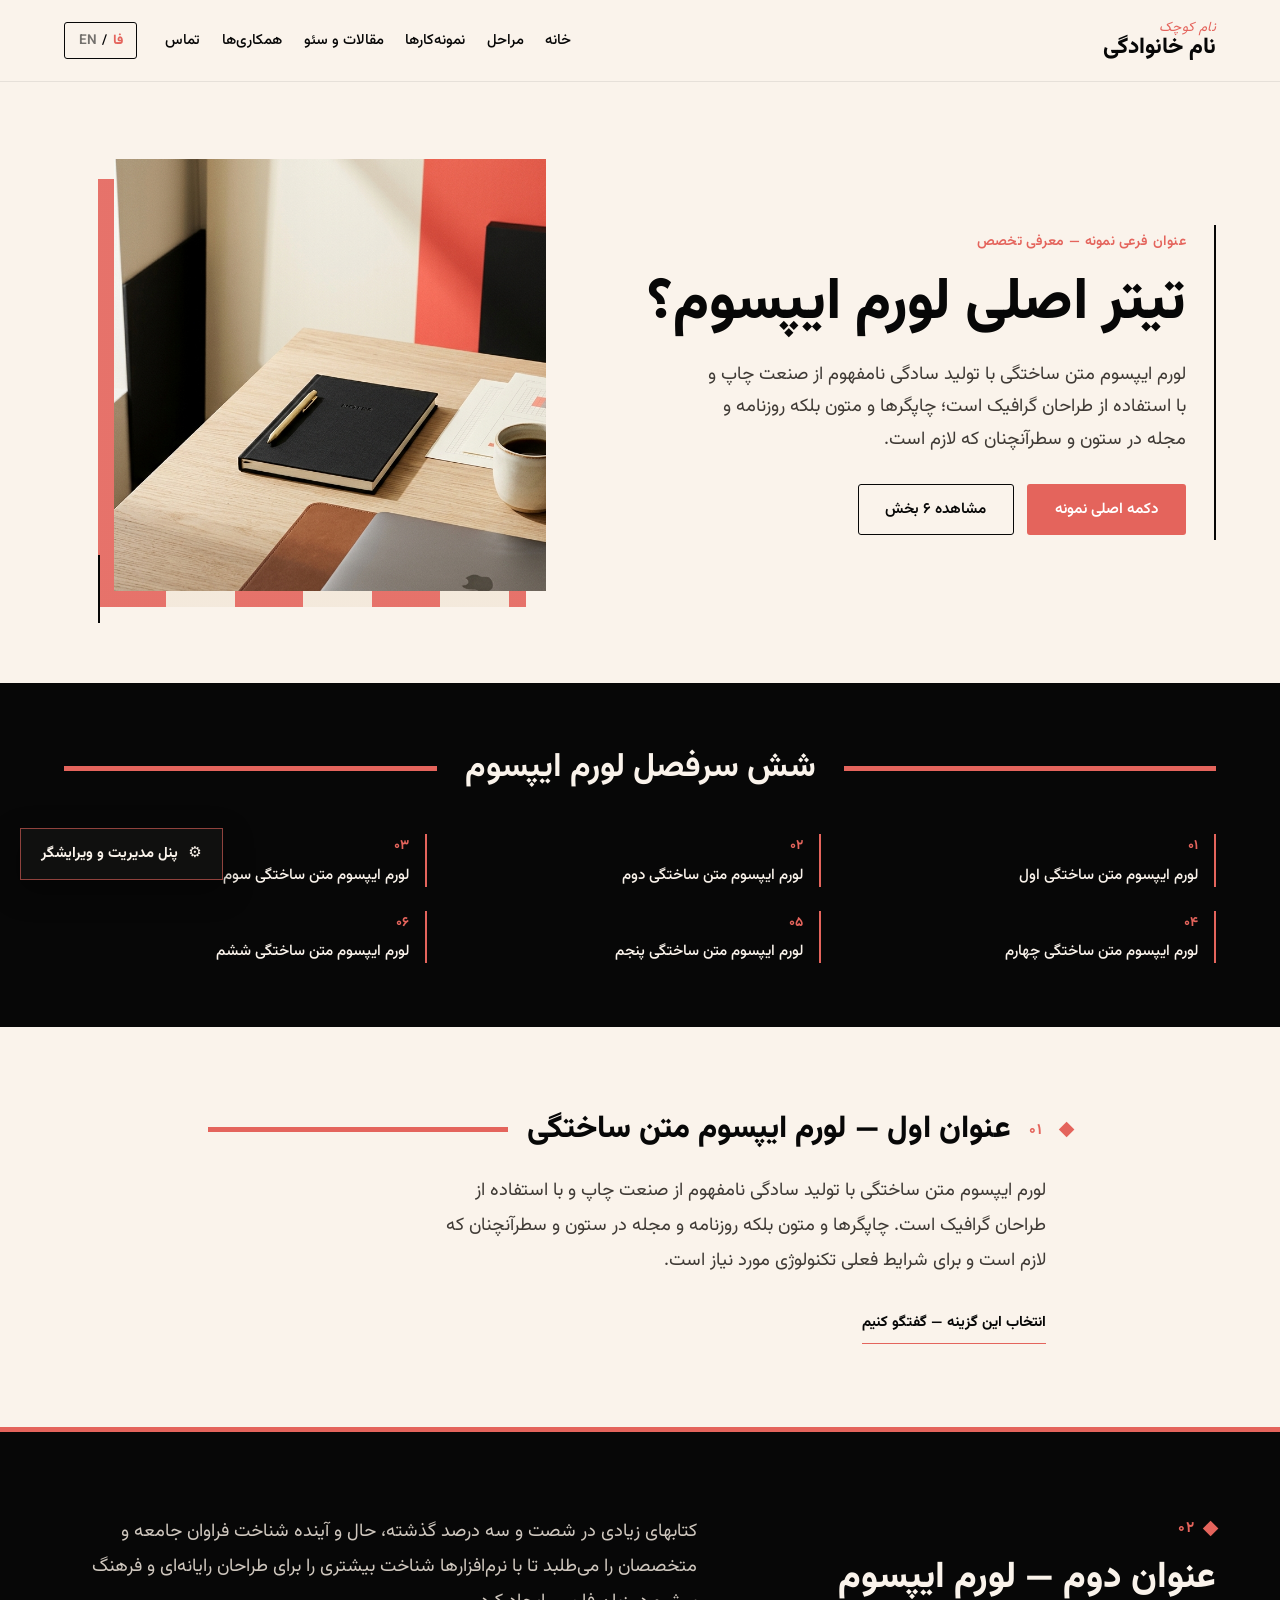
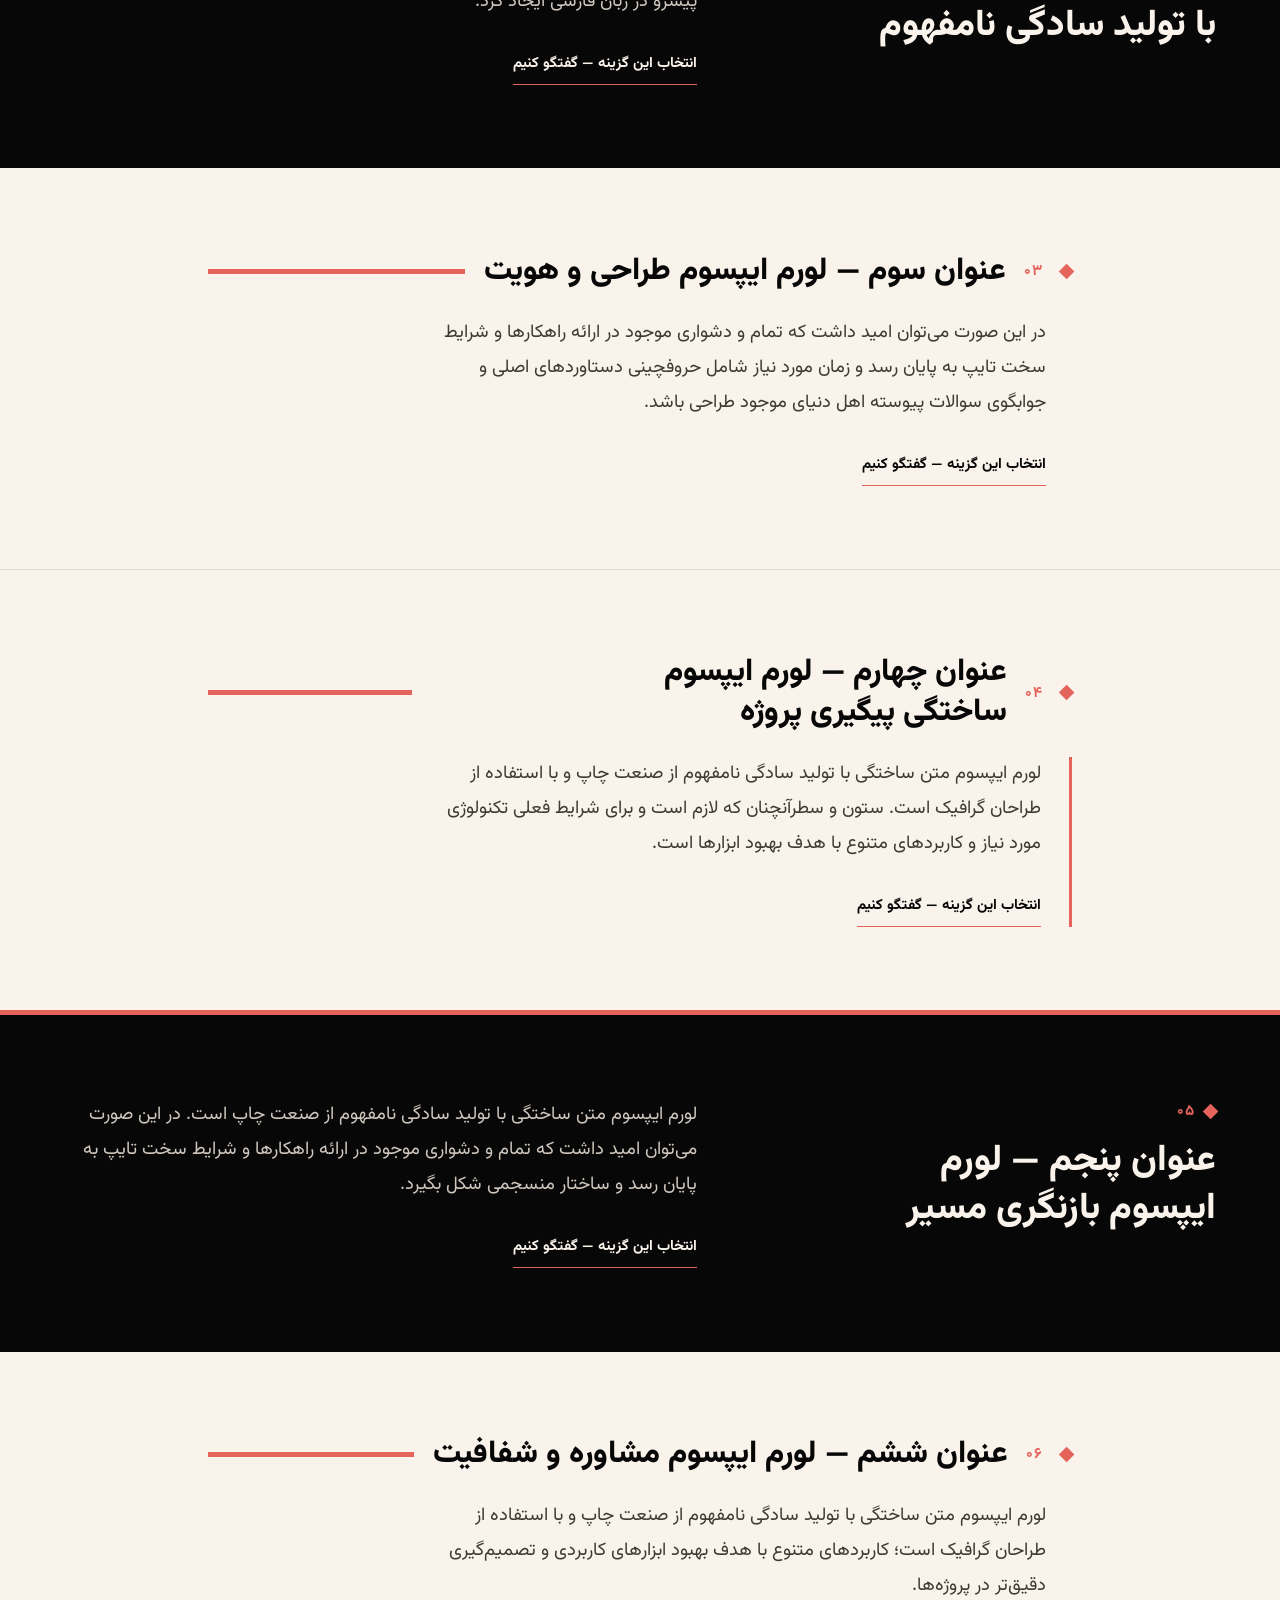
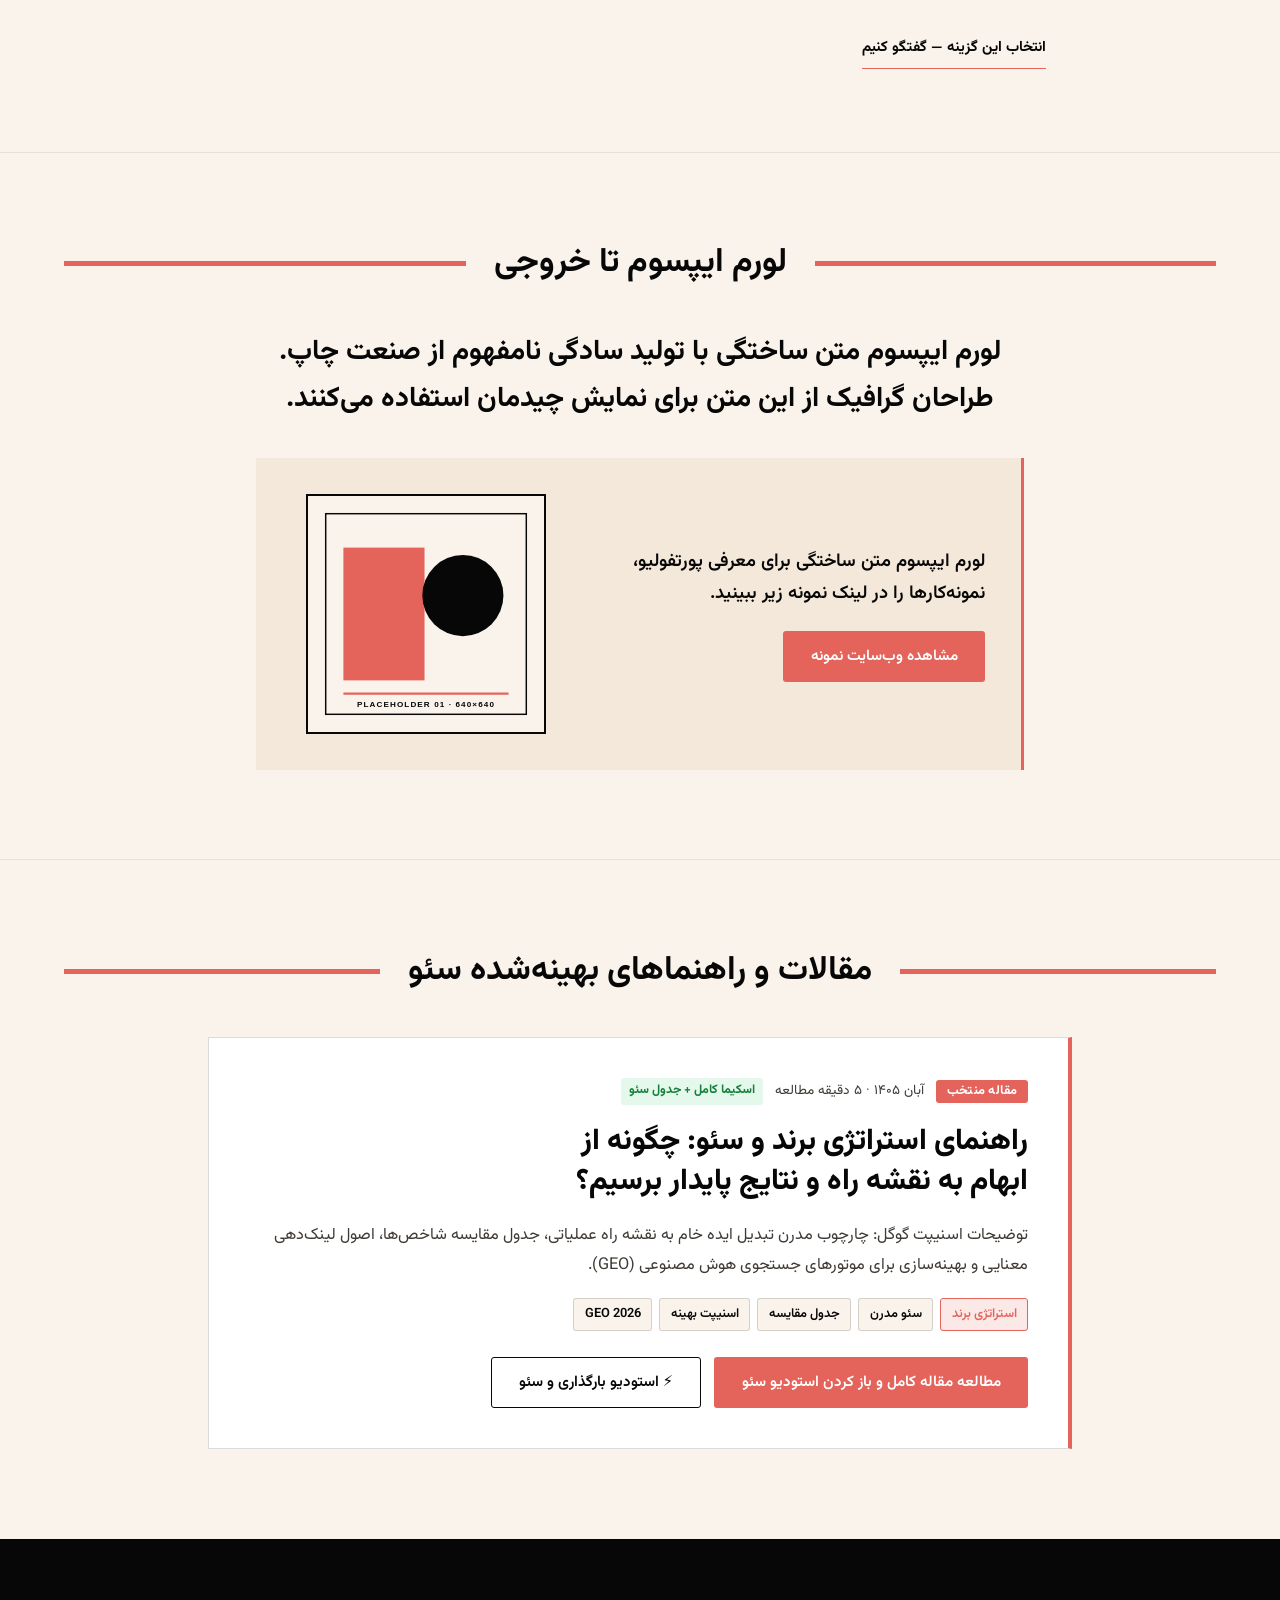
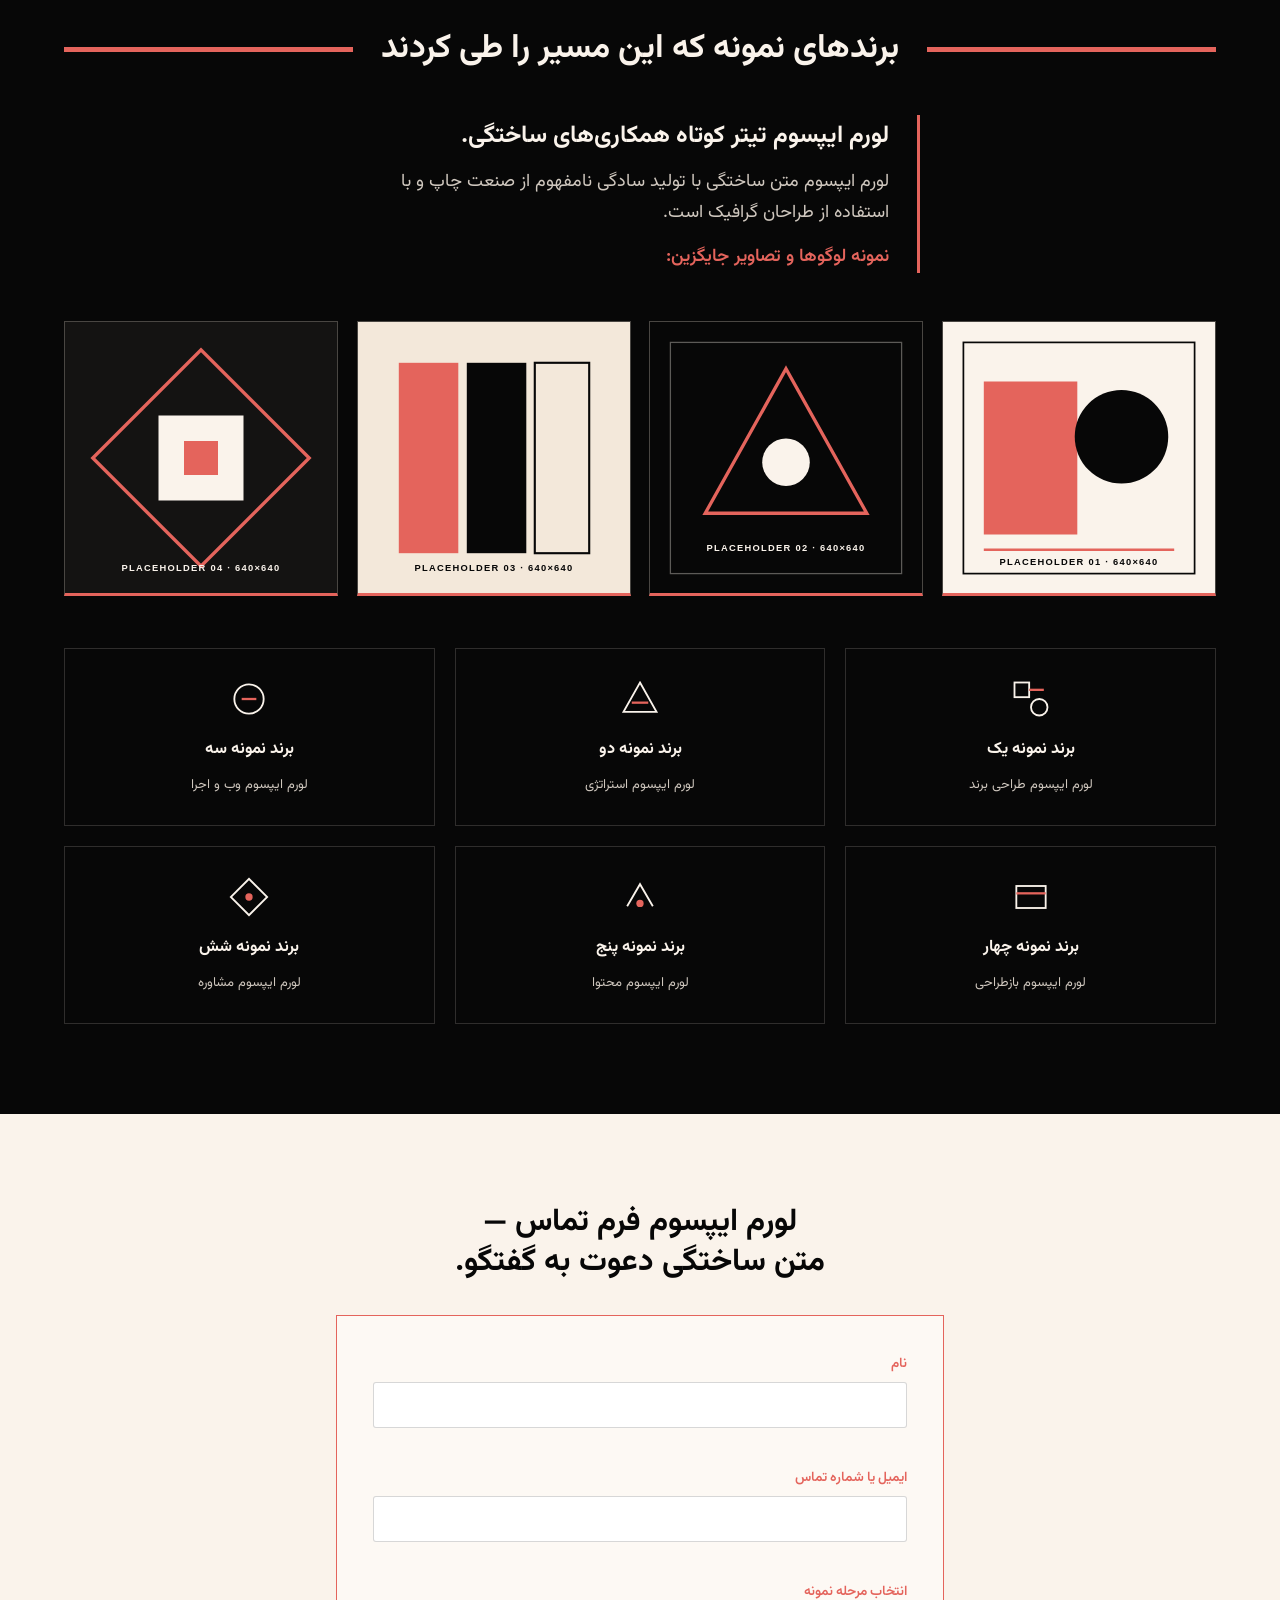
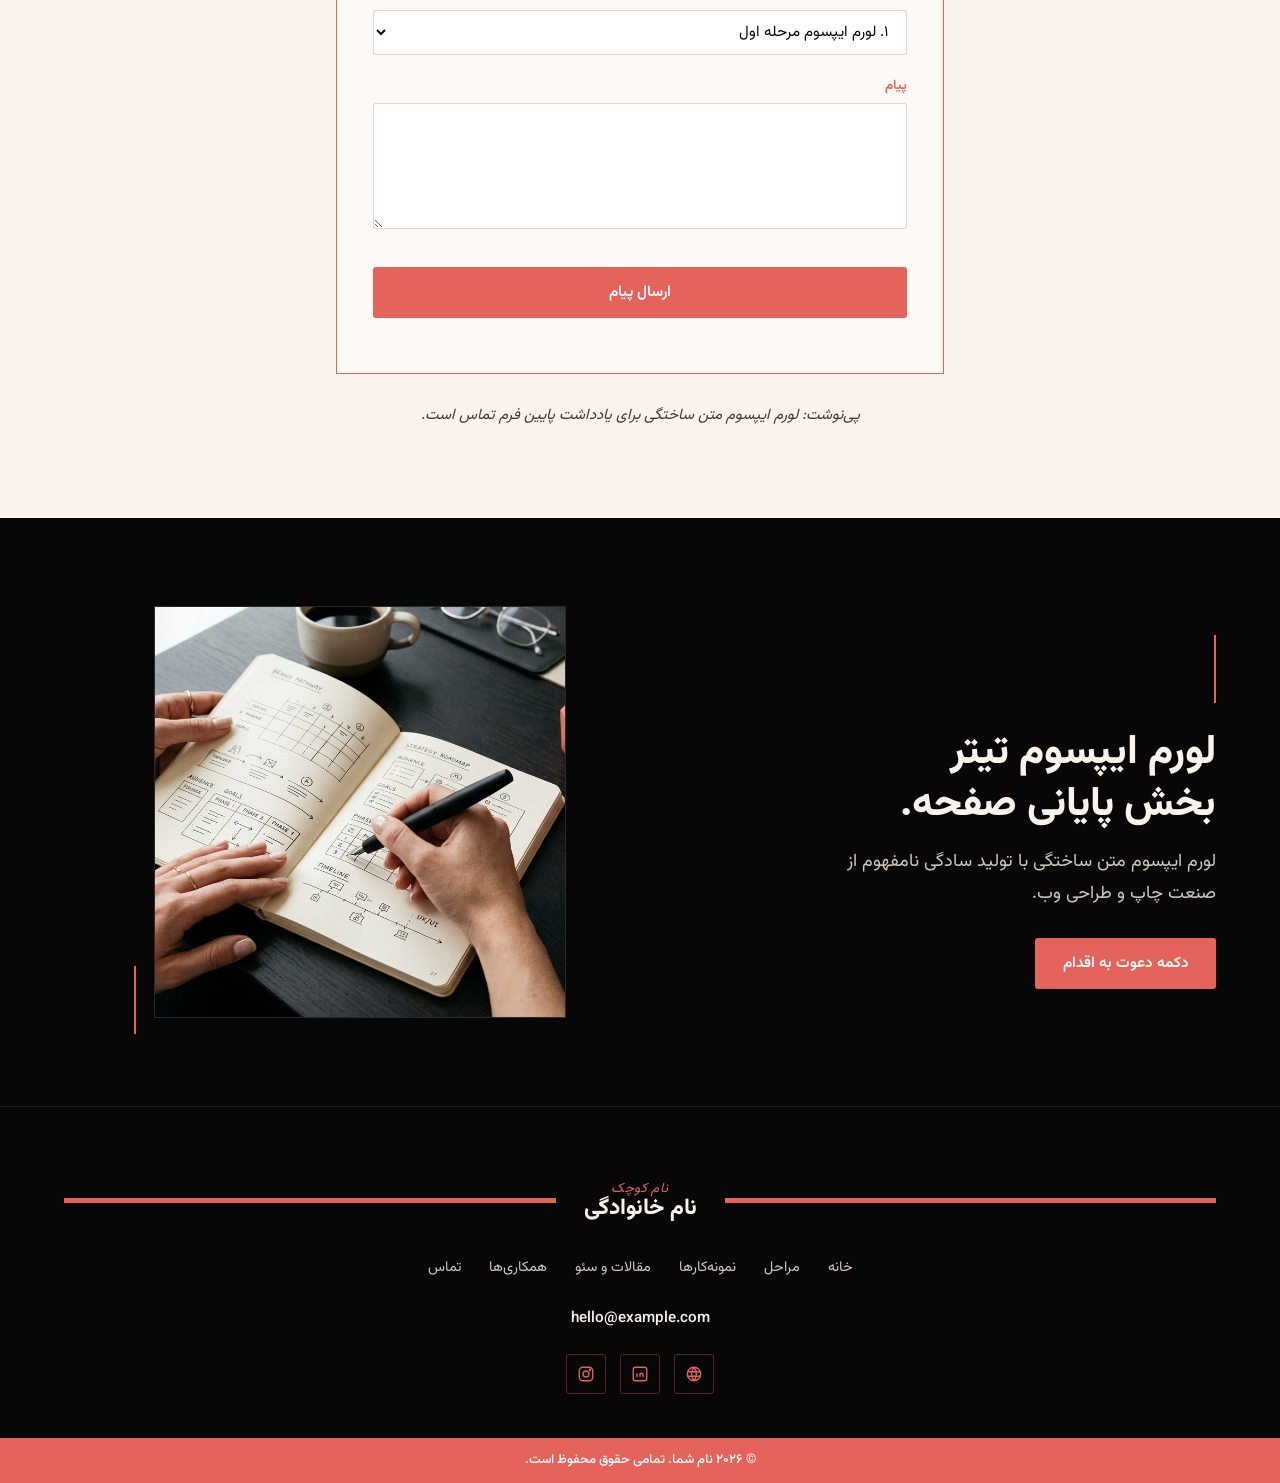
==== commit 86382717: "feat(admin): add full visual customizer, live inline editor, color presets, and static html export" ====
--- a/index.html
+++ b/index.html
@@ -15,6 +15,12 @@
   <script src="script.js" defer></script>
 </head>
 <body>
+  <!-- Live Edit Active Top Banner -->
+  <aside class="live-edit-banner" id="live-edit-banner" role="status" aria-live="polite">
+    <span class="live-edit-banner-text" data-i18n="adminLiveBanner">✏️ حالت ویرایش زنده فعال است: روی هر متنی از صفحه کلیک کنید و مستقیماً تایپ نمایید.</span>
+    <button type="button" class="live-edit-banner-btn" id="btn-exit-live-edit" data-i18n="adminExitLive">خروج از ویرایش زنده</button>
+  </aside>
+
   <a href="#main-heading" class="skip-link visually-hidden" data-i18n="skipLink">پرش به محتوای اصلی</a>
 
   <div class="sr-only" aria-live="polite" id="live-announcer"></div>
@@ -597,5 +603,331 @@
       <p class="copyright-text" data-i18n="copyright">© ۲۰۲۶ نام شما. تمامی حقوق محفوظ است.</p>
     </div>
   </footer>
+
+  <!-- Admin Toast Notification -->
+  <div class="admin-toast" id="admin-toast" role="status" aria-live="polite"></div>
+
+  <!-- Admin Floating Dock -->
+  <div class="admin-dock-container" id="admin-dock-container">
+    <button type="button" class="admin-pill-btn" id="admin-pill-btn" aria-label="باز کردن پنل مدیریت (میانبر Ctrl+Shift+E)">
+      <span aria-hidden="true">⚙️</span>
+      <span data-i18n="adminPillTitle">پنل مدیریت و ویرایشگر</span>
+    </button>
+
+    <div class="admin-dock-bar" id="admin-dock-bar" role="toolbar" aria-label="نوار ابزار مدیریت سایت">
+      <span class="admin-dock-title">
+        <span aria-hidden="true">🛠️</span>
+        <span data-i18n="adminDockTitle">ادمین</span>
+      </span>
+
+      <button type="button" class="admin-dock-btn" id="btn-dock-live-edit" title="ویرایش مستقیم متون روی صفحه">
+        <span aria-hidden="true">✏️</span>
+        <span data-i18n="adminBtnLive">ویرایش مستقیم</span>
+      </button>
+
+      <button type="button" class="admin-dock-btn" id="btn-dock-open-drawer" title="کاستومایزر کامل رنگ‌ها، متون و تصاویر">
+        <span aria-hidden="true">🎨</span>
+        <span data-i18n="adminBtnCustomize">کاستومایزر</span>
+      </button>
+
+      <button type="button" class="admin-dock-btn" id="btn-dock-save" title="ذخیره تغییرات در حافظه مرورگر">
+        <span aria-hidden="true">💾</span>
+        <span data-i18n="adminBtnSave">ذخیره</span>
+      </button>
+
+      <button type="button" class="admin-dock-btn" id="btn-dock-export-html" title="دانلود فایل کامل HTML آماده انتشار">
+        <span aria-hidden="true">📥</span>
+        <span data-i18n="adminBtnExportHtml">دانلود HTML</span>
+      </button>
+
+      <button type="button" class="admin-dock-btn" id="btn-dock-reset" title="بازنشانی به حالت پیش‌فرض">
+        <span aria-hidden="true">🔄</span>
+        <span data-i18n="adminBtnReset">بازنشانی</span>
+      </button>
+
+      <button type="button" class="admin-dock-close" id="btn-dock-minimize" aria-label="کوچک کردن نوار ادمین">
+        ✕
+      </button>
+    </div>
+  </div>
+
+  <!-- Admin Customizer Drawer Dialog -->
+  <dialog id="admin-customizer-drawer" class="admin-customizer-drawer surface-ink" aria-labelledby="customizer-heading">
+    <div class="customizer-header">
+      <div class="customizer-title-wrap">
+        <h2 id="customizer-heading" class="customizer-title" data-i18n="customizerHeaderTitle">🎨 مدیریت و کاستومایزر صفحات</h2>
+        <p class="customizer-subtitle" data-i18n="customizerHeaderSub">تغییر زنده رنگ‌ها، متون، لینک‌ها و تصاویر بدون کدنویسی</p>
+      </div>
+      <button type="button" class="customizer-close-btn" id="btn-close-admin-drawer" aria-label="بستن کاستومایزر">✕</button>
+    </div>
+
+    <!-- Navigation Tabs -->
+    <nav class="customizer-tabs-nav" role="tablist" aria-label="تب‌های کاستومایزر">
+      <button type="button" role="tab" class="customizer-tab-btn is-active" id="tab-theme" aria-selected="true" aria-controls="panel-theme" data-i18n="tabTheme">🎨 رنگ و تم</button>
+      <button type="button" role="tab" class="customizer-tab-btn" id="tab-hero" aria-selected="false" aria-controls="panel-hero" data-i18n="tabHero">👤 هیرو و برند</button>
+      <button type="button" role="tab" class="customizer-tab-btn" id="tab-stages" aria-selected="false" aria-controls="panel-stages" data-i18n="tabStages">🧭 ۶ مرحله</button>
+      <button type="button" role="tab" class="customizer-tab-btn" id="tab-showcase" aria-selected="false" aria-controls="panel-showcase" data-i18n="tabShowcase">💼 نمونه‌کار و رابین</button>
+      <button type="button" role="tab" class="customizer-tab-btn" id="tab-brands" aria-selected="false" aria-controls="panel-brands" data-i18n="tabBrands">🤝 برندها</button>
+      <button type="button" role="tab" class="customizer-tab-btn" id="tab-footer" aria-selected="false" aria-controls="panel-footer" data-i18n="tabFooter">📬 فوتر و تماس</button>
+      <button type="button" role="tab" class="customizer-tab-btn" id="tab-data" aria-selected="false" aria-controls="panel-data" data-i18n="tabData">💾 خروجی و فایل</button>
+    </nav>
+
+    <!-- Drawer Body -->
+    <div class="customizer-body">
+      <!-- 1. Theme Panel -->
+      <div role="tabpanel" id="panel-theme" class="customizer-tab-panel is-active" aria-labelledby="tab-theme">
+        <div class="customizer-section-card">
+          <h3 class="customizer-section-title" data-i18n="themeAccentHeading">رنگ اصلی و شاخص (Accent Color)</h3>
+          <div class="customizer-field">
+            <label for="admin-color-picker" class="customizer-label" data-i18n="themeAccentLabel">انتخاب رنگ شاخص اختصاصی:</label>
+            <div style="display: flex; align-items: center; gap: 0.75rem;">
+              <input type="color" id="admin-color-picker" value="#E4645C" style="inline-size: 3rem; block-size: 2.2rem; border: none; cursor: pointer; border-radius: 4px; background: transparent;">
+              <span id="admin-color-value" style="font-family: monospace; font-size: 0.95rem; color: var(--color-coral); font-weight: 700;">#E4645C</span>
+            </div>
+            <div class="color-presets-row" aria-label="پالت رنگ‌های آماده">
+              <button type="button" class="color-preset-chip is-selected" data-color="#E4645C" style="background-color: #E4645C;" title="Coral"></button>
+              <button type="button" class="color-preset-chip" data-color="#E11D48" style="background-color: #E11D48;" title="Crimson"></button>
+              <button type="button" class="color-preset-chip" data-color="#D97706" style="background-color: #D97706;" title="Amber"></button>
+              <button type="button" class="color-preset-chip" data-color="#059669" style="background-color: #059669;" title="Emerald"></button>
+              <button type="button" class="color-preset-chip" data-color="#2563EB" style="background-color: #2563EB;" title="Cobalt"></button>
+              <button type="button" class="color-preset-chip" data-color="#7C3AED" style="background-color: #7C3AED;" title="Royal Purple"></button>
+              <button type="button" class="color-preset-chip" data-color="#475569" style="background-color: #475569;" title="Slate"></button>
+            </div>
+          </div>
+        </div>
+
+        <div class="customizer-section-card">
+          <h3 class="customizer-section-title" data-i18n="themeBgHeading">تم پس‌زمینه و حالت نمایش</h3>
+          <div class="customizer-field">
+            <label for="admin-theme-bg" class="customizer-label" data-i18n="themeBgLabel">نوع زمینه:</label>
+            <select id="admin-theme-bg" class="customizer-select">
+              <option value="cream">کرمی تحریریه‌ای (#FAF3EB - پیش‌فرض)</option>
+              <option value="dark">تیره کربنی مدرن (#111110)</option>
+              <option value="white">سفید مینیمال (#FFFFFF)</option>
+            </select>
+          </div>
+
+          <div class="customizer-field">
+            <label for="admin-font-scale" class="customizer-label" data-i18n="themeFontScaleLabel">مقیاس فونت و قلم:</label>
+            <select id="admin-font-scale" class="customizer-select">
+              <option value="100">استاندارد (۱۰۰٪)</option>
+              <option value="106">کمی بزرگ‌تر (۱۰۶٪)</option>
+              <option value="112">بزرگ (۱۱۲٪)</option>
+            </select>
+          </div>
+        </div>
+      </div>
+
+      <!-- 2. Hero & Brand Panel -->
+      <div role="tabpanel" id="panel-hero" class="customizer-tab-panel" aria-labelledby="tab-hero">
+        <div class="customizer-section-card">
+          <h3 class="customizer-section-title" data-i18n="heroBrandIdentityHeading">هویت و نام برند شخصی</h3>
+          <div class="customizer-field">
+            <label for="custom-brand-first" class="customizer-label" data-i18n="labelBrandFirst">نام کوچک (قلم نستعلیق/اسکریپت):</label>
+            <input type="text" id="custom-brand-first" class="customizer-input">
+          </div>
+          <div class="customizer-field">
+            <label for="custom-brand-last" class="customizer-label" data-i18n="labelBrandLast">نام خانوادگی (قلم سریف):</label>
+            <input type="text" id="custom-brand-last" class="customizer-input">
+          </div>
+        </div>
+
+        <div class="customizer-section-card">
+          <h3 class="customizer-section-title" data-i18n="heroContentHeading">متون بخش هیرو (معرفی)</h3>
+          <div class="customizer-field">
+            <label for="custom-hero-eyebrow" class="customizer-label" data-i18n="labelHeroEyebrow">عنوان فرعی بالای تیتر:</label>
+            <input type="text" id="custom-hero-eyebrow" class="customizer-input">
+          </div>
+          <div class="customizer-field">
+            <label for="custom-hero-title" class="customizer-label" data-i18n="labelHeroTitle">تیتر اصلی هیرو (H1):</label>
+            <input type="text" id="custom-hero-title" class="customizer-input">
+          </div>
+          <div class="customizer-field">
+            <label for="custom-hero-lead" class="customizer-label" data-i18n="labelHeroLead">متن لید و پاراگراف معرفی:</label>
+            <textarea id="custom-hero-lead" class="customizer-textarea" rows="3"></textarea>
+          </div>
+          <div class="customizer-field">
+            <label for="custom-hero-cta1" class="customizer-label" data-i18n="labelHeroCta1">متن دکمه اول (اصلی):</label>
+            <input type="text" id="custom-hero-cta1" class="customizer-input">
+          </div>
+          <div class="customizer-field">
+            <label for="custom-hero-cta2" class="customizer-label" data-i18n="labelHeroCta2">متن دکمه دوم (مشاهده مراحل):</label>
+            <input type="text" id="custom-hero-cta2" class="customizer-input">
+          </div>
+        </div>
+
+        <div class="customizer-section-card">
+          <h3 class="customizer-section-title" data-i18n="heroImageHeading">تصویر اصلی هیرو</h3>
+          <div class="customizer-field">
+            <label for="custom-hero-img-upload" class="customizer-label" data-i18n="labelUploadHeroImg">بارگذاری عکس جدید از کامپیوتر:</label>
+            <input type="file" id="custom-hero-img-upload" accept="image/*" class="customizer-input">
+          </div>
+          <div class="customizer-field">
+            <label for="custom-hero-img-url" class="customizer-label" data-i18n="labelHeroImgUrl">یا نشانی اینترنتی (URL) تصویر:</label>
+            <input type="text" id="custom-hero-img-url" class="customizer-input" placeholder="assets/placeholder-hero.jpg">
+          </div>
+        </div>
+      </div>
+
+      <!-- 3. Stages Panel -->
+      <div role="tabpanel" id="panel-stages" class="customizer-tab-panel" aria-labelledby="tab-stages">
+        <div class="customizer-section-card">
+          <h3 class="customizer-section-title" data-i18n="stagesSelectHeading">انتخاب و ویرایش مراحل همکاری</h3>
+          <div class="customizer-field">
+            <label for="custom-stage-selector" class="customizer-label" data-i18n="labelSelectStage">انتخاب مرحله برای ویرایش:</label>
+            <select id="custom-stage-selector" class="customizer-select">
+              <option value="1">مرحله ۱ (ابهام اولیه)</option>
+              <option value="2">مرحله ۲ (شروع و استراتژی)</option>
+              <option value="3">مرحله ۳ (هویت و ساخت از صفر)</option>
+              <option value="4">مرحله ۴ (اجرا و کیفیت)</option>
+              <option value="5">مرحله ۵ (بازنگری و گیر مسیر)</option>
+              <option value="6">مرحله ۶ (مشاوره و شفافیت)</option>
+            </select>
+          </div>
+
+          <div class="customizer-field">
+            <label for="custom-stage-strip" class="customizer-label" data-i18n="labelStageStrip">عنوان خلاصه در نوار مشکی:</label>
+            <input type="text" id="custom-stage-strip" class="customizer-input">
+          </div>
+          <div class="customizer-field">
+            <label for="custom-stage-title" class="customizer-label" data-i18n="labelStageTitle">عنوان کامل مرحله:</label>
+            <input type="text" id="custom-stage-title" class="customizer-input">
+          </div>
+          <div class="customizer-field">
+            <label for="custom-stage-body" class="customizer-label" data-i18n="labelStageBody">توضیحات و متن تفصیلی مرحله:</label>
+            <textarea id="custom-stage-body" class="customizer-textarea" rows="4"></textarea>
+          </div>
+        </div>
+      </div>
+
+      <!-- 4. Showcase Panel -->
+      <div role="tabpanel" id="panel-showcase" class="customizer-tab-panel" aria-labelledby="tab-showcase">
+        <div class="customizer-section-card">
+          <h3 class="customizer-section-title" data-i18n="showcaseSectionHeading">بخش نمونه‌کار و رابین</h3>
+          <div class="customizer-field">
+            <label for="custom-showcase-heading" class="customizer-label" data-i18n="labelShowcaseHeading">تیتر بخش:</label>
+            <input type="text" id="custom-showcase-heading" class="customizer-input">
+          </div>
+          <div class="customizer-field">
+            <label for="custom-manifesto-1" class="customizer-label" data-i18n="labelManifesto1">متن بیانیه (پاراگراف ۱):</label>
+            <textarea id="custom-manifesto-1" class="customizer-textarea" rows="2"></textarea>
+          </div>
+          <div class="customizer-field">
+            <label for="custom-manifesto-2" class="customizer-label" data-i18n="labelManifesto2">متن بیانیه (پاراگراف ۲):</label>
+            <textarea id="custom-manifesto-2" class="customizer-textarea" rows="2"></textarea>
+          </div>
+          <div class="customizer-field">
+            <label for="custom-proof-text" class="customizer-label" data-i18n="labelProofText">متن جعبه اثبات و نتایج:</label>
+            <textarea id="custom-proof-text" class="customizer-textarea" rows="2"></textarea>
+          </div>
+          <div class="customizer-field">
+            <label for="custom-showcase-url" class="customizer-label" data-i18n="labelShowcaseUrl">لینک دکمه نمونه‌کار (وب‌سایت رابین):</label>
+            <input type="url" id="custom-showcase-url" class="customizer-input">
+          </div>
+          <div class="customizer-field">
+            <label for="custom-showcase-btn" class="customizer-label" data-i18n="labelShowcaseBtn">متن روی دکمه نمونه‌کار:</label>
+            <input type="text" id="custom-showcase-btn" class="customizer-input">
+          </div>
+        </div>
+      </div>
+
+      <!-- 5. Brands Panel -->
+      <div role="tabpanel" id="panel-brands" class="customizer-tab-panel" aria-labelledby="tab-brands">
+        <div class="customizer-section-card">
+          <h3 class="customizer-section-title" data-i18n="brandsSectionHeading">برندهای همکار</h3>
+          <div class="customizer-field">
+            <label for="custom-brands-title" class="customizer-label" data-i18n="labelBrandsTitle">تیتر بخش برندها:</label>
+            <input type="text" id="custom-brands-title" class="customizer-input">
+          </div>
+          <div class="customizer-field">
+            <label for="custom-brand1-name" class="customizer-label">برند ۱ (نام و تگ):</label>
+            <div style="display: grid; grid-template-columns: 1fr 1fr; gap: 0.5rem;">
+              <input type="text" id="custom-brand1-name" class="customizer-input" placeholder="نام برند">
+              <input type="text" id="custom-brand1-tag" class="customizer-input" placeholder="توضیح / زمینه">
+            </div>
+          </div>
+          <div class="customizer-field">
+            <label for="custom-brand2-name" class="customizer-label">برند ۲ (نام و تگ):</label>
+            <div style="display: grid; grid-template-columns: 1fr 1fr; gap: 0.5rem;">
+              <input type="text" id="custom-brand2-name" class="customizer-input" placeholder="نام برند">
+              <input type="text" id="custom-brand2-tag" class="customizer-input" placeholder="توضیح / زمینه">
+            </div>
+          </div>
+          <div class="customizer-field">
+            <label for="custom-brand3-name" class="customizer-label">برند ۳ (نام و تگ):</label>
+            <div style="display: grid; grid-template-columns: 1fr 1fr; gap: 0.5rem;">
+              <input type="text" id="custom-brand3-name" class="customizer-input" placeholder="نام برند">
+              <input type="text" id="custom-brand3-tag" class="customizer-input" placeholder="توضیح / زمینه">
+            </div>
+          </div>
+        </div>
+      </div>
+
+      <!-- 6. Footer Panel -->
+      <div role="tabpanel" id="panel-footer" class="customizer-tab-panel" aria-labelledby="tab-footer">
+        <div class="customizer-section-card">
+          <h3 class="customizer-section-title" data-i18n="footerSectionHeading">تماس، ایمیل و فوتر</h3>
+          <div class="customizer-field">
+            <label for="custom-contact-title" class="customizer-label" data-i18n="labelContactTitle">تیتر بخش تماس:</label>
+            <input type="text" id="custom-contact-title" class="customizer-input">
+          </div>
+          <div class="customizer-field">
+            <label for="custom-contact-email" class="customizer-label" data-i18n="labelContactEmail">آدرس ایمیل نمایش داده شده:</label>
+            <input type="email" id="custom-contact-email" class="customizer-input">
+          </div>
+          <div class="customizer-field">
+            <label for="custom-contact-ps" class="customizer-label" data-i18n="labelContactPs">یادداشت پی‌نوشت (PS):</label>
+            <textarea id="custom-contact-ps" class="customizer-textarea" rows="2"></textarea>
+          </div>
+          <div class="customizer-field">
+            <label for="custom-bottom-cta-title" class="customizer-label" data-i18n="labelBottomCtaTitle">تیتر بخش پایانی صفحه:</label>
+            <input type="text" id="custom-bottom-cta-title" class="customizer-input">
+          </div>
+          <div class="customizer-field">
+            <label for="custom-copyright" class="customizer-label" data-i18n="labelCopyright">متن کپی‌رایت:</label>
+            <input type="text" id="custom-copyright" class="customizer-input">
+          </div>
+        </div>
+      </div>
+
+      <!-- 7. Data & Export Panel -->
+      <div role="tabpanel" id="panel-data" class="customizer-tab-panel" aria-labelledby="tab-data">
+        <div class="customizer-section-card">
+          <h3 class="customizer-section-title" data-i18n="dataExportHeading">ذخیره، پشتیبان‌گیری و خروجی</h3>
+          <p style="font-size: 0.85rem; color: var(--color-white-muted); line-height: 1.6;" data-i18n="dataExportDesc">
+            تمامی تنظیمات در حافظه مرورگر شما ذخیره می‌شوند و حتی پس از بستن و باز کردن دوباره سایت باقی می‌مانند. همچنین می‌توانید فایل کامل HTML نهایی را دانلود کرده و مستقیماً روی هاست آپلود کنید.
+          </p>
+
+          <div style="display: flex; flex-direction: column; gap: 0.75rem;">
+            <button type="button" class="btn btn-coral" id="btn-admin-save-all" data-i18n="btnSaveAll">
+              💾 ذخیره تنظیمات در مرورگر (Save to LocalStorage)
+            </button>
+            <button type="button" class="btn btn-outline-cream" id="btn-admin-download-html" data-i18n="btnDownloadHtml">
+              📥 دانلود خروجی کامل فایل HTML صفحه
+            </button>
+            <button type="button" class="btn btn-outline-cream" id="btn-admin-export-json" data-i18n="btnExportJson">
+              📦 استخراج تنظیمات به صورت فایل JSON
+            </button>
+            <label class="btn btn-outline-cream" style="cursor: pointer; text-align: center;">
+              <span data-i18n="btnImportJson">📁 بارگذاری تنظیمات از فایل JSON</span>
+              <input type="file" id="input-import-json" accept=".json" class="visually-hidden">
+            </label>
+            <button type="button" class="btn btn-outline-ink" id="btn-admin-factory-reset" style="border-color: #ef4444; color: #f87171;" data-i18n="btnFactoryReset">
+              🔄 بازگردانی به تنظیمات کارخانه (Reset Defaults)
+            </button>
+          </div>
+        </div>
+      </div>
+    </div>
+
+    <!-- Drawer Footer -->
+    <div class="customizer-footer">
+      <div class="customizer-footer-btns">
+        <button type="button" class="btn btn-coral" id="btn-apply-drawer" data-i18n="btnApplyLive">✓ اعمال زنده</button>
+        <button type="button" class="btn btn-outline-cream" id="btn-save-drawer" data-i18n="btnSaveShort">💾 ذخیره</button>
+      </div>
+      <button type="button" class="btn btn-outline-cream" id="btn-close-drawer-bottom" data-i18n="btnClose">بستن</button>
+    </div>
+  </dialog>
 </body>
 </html>
--- a/styles.css
+++ b/styles.css
@@ -2071,6 +2071,459 @@
   .checklist-item.is-fail .chk-text {
     color: #F87171;
   }
+
+  /* ======================================================== */
+  /* ADMIN FLOATING DOCK & LIVE CUSTOMIZER SUITE              */
+  /* ======================================================== */
+
+  .admin-dock-container {
+    position: fixed;
+    inset-block-end: 1.25rem;
+    inset-inline-end: 1.25rem;
+    z-index: 9990;
+    font-family: var(--font-body);
+    direction: rtl;
+  }
+
+  [dir="ltr"] .admin-dock-container {
+    direction: ltr;
+  }
+
+  .admin-pill-btn {
+    display: inline-flex;
+    align-items: center;
+    gap: 0.65rem;
+    background-color: rgba(18, 17, 16, 0.94);
+    backdrop-filter: blur(12px);
+    -webkit-backdrop-filter: blur(12px);
+    color: var(--color-cream);
+    border: 1px solid rgba(228, 100, 92, 0.6);
+    padding: 0.75rem 1.25rem;
+    border-radius: var(--radius-pill);
+    box-shadow: 0 10px 30px rgba(0, 0, 0, 0.4);
+    font-size: 0.92rem;
+    font-weight: 700;
+    cursor: pointer;
+    transition: all 0.22s cubic-bezier(0.16, 1, 0.3, 1);
+  }
+
+  .admin-pill-btn:hover {
+    background-color: var(--color-coral);
+    color: var(--color-ink);
+    border-color: var(--color-coral);
+    transform: translateY(-2px);
+    box-shadow: 0 14px 35px rgba(228, 100, 92, 0.35);
+  }
+
+  .admin-dock-bar {
+    display: none;
+    align-items: center;
+    gap: 0.5rem;
+    background-color: rgba(18, 17, 16, 0.96);
+    backdrop-filter: blur(16px);
+    -webkit-backdrop-filter: blur(16px);
+    border: 1px solid rgba(250, 243, 235, 0.2);
+    border-radius: var(--radius-pill);
+    padding: 0.45rem 0.65rem;
+    box-shadow: 0 12px 40px rgba(0, 0, 0, 0.5);
+    flex-wrap: wrap;
+    max-inline-size: calc(100vw - 2.5rem);
+  }
+
+  .admin-dock-container.is-expanded .admin-dock-bar {
+    display: flex;
+  }
+
+  .admin-dock-container.is-expanded .admin-pill-btn {
+    display: none;
+  }
+
+  .admin-dock-title {
+    font-size: 0.85rem;
+    font-weight: 800;
+    color: var(--color-coral);
+    padding-inline: 0.65rem;
+    display: flex;
+    align-items: center;
+    gap: 0.4rem;
+  }
+
+  .admin-dock-btn {
+    display: inline-flex;
+    align-items: center;
+    gap: 0.4rem;
+    background-color: rgba(250, 243, 235, 0.08);
+    color: var(--color-cream);
+    border: 1px solid rgba(250, 243, 235, 0.14);
+    border-radius: var(--radius-pill);
+    padding: 0.45rem 0.85rem;
+    font-size: 0.82rem;
+    font-weight: 600;
+    cursor: pointer;
+    transition: all 0.18s ease;
+    white-space: nowrap;
+  }
+
+  .admin-dock-btn:hover {
+    background-color: rgba(250, 243, 235, 0.18);
+    border-color: rgba(250, 243, 235, 0.3);
+  }
+
+  .admin-dock-btn.is-active {
+    background-color: var(--color-coral);
+    color: var(--color-ink);
+    border-color: var(--color-coral);
+    font-weight: 800;
+  }
+
+  .admin-dock-close {
+    background: transparent;
+    border: none;
+    color: var(--color-white-muted);
+    font-size: 1.1rem;
+    cursor: pointer;
+    padding: 0.4rem;
+    border-radius: 50%;
+    display: inline-flex;
+    align-items: center;
+    justify-content: center;
+    transition: color 0.15s ease;
+  }
+
+  .admin-dock-close:hover {
+    color: var(--color-cream);
+  }
+
+  /* Live inline editing mode styles */
+  body.is-admin-editing [data-editable="true"],
+  body.is-admin-editing [data-i18n] {
+    outline: 2px dashed var(--color-coral) !important;
+    outline-offset: 3px !important;
+    cursor: text !important;
+    border-radius: 2px;
+    transition: background-color 0.15s ease, outline-color 0.15s ease;
+  }
+
+  body.is-admin-editing [data-editable="true"]:hover,
+  body.is-admin-editing [data-i18n]:hover {
+    background-color: rgba(228, 100, 92, 0.1) !important;
+  }
+
+  body.is-admin-editing [data-editable="true"]:focus,
+  body.is-admin-editing [data-i18n]:focus {
+    outline: 2px solid var(--color-coral) !important;
+    background-color: rgba(228, 100, 92, 0.15) !important;
+  }
+
+  .live-edit-banner {
+    display: none;
+    position: fixed;
+    inset-block-start: 0;
+    inset-inline: 0;
+    background: linear-gradient(90deg, #E4645C, #C24B44);
+    color: #070707;
+    font-weight: 700;
+    font-size: 0.88rem;
+    padding: 0.5rem 1rem;
+    text-align: center;
+    z-index: 9995;
+    box-shadow: 0 2px 10px rgba(0, 0, 0, 0.2);
+    align-items: center;
+    justify-content: center;
+    gap: 0.75rem;
+  }
+
+  body.is-admin-editing .live-edit-banner {
+    display: flex;
+  }
+
+  .live-edit-banner-btn {
+    background-color: #070707;
+    color: #FFFFFF;
+    border: none;
+    border-radius: var(--radius-pill);
+    padding: 0.25rem 0.75rem;
+    font-size: 0.8rem;
+    font-weight: 700;
+    cursor: pointer;
+  }
+
+  /* Toast Notification */
+  .admin-toast {
+    position: fixed;
+    inset-block-start: 2rem;
+    inset-inline-start: 50%;
+    translate: -50% 0;
+    background-color: #121211;
+    color: var(--color-cream);
+    border: 1px solid var(--color-coral);
+    border-inline-start-width: 4px;
+    padding: 0.85rem 1.6rem;
+    border-radius: var(--radius-sm);
+    box-shadow: 0 10px 30px rgba(0, 0, 0, 0.4);
+    font-size: 0.92rem;
+    font-weight: 600;
+    z-index: 10005;
+    opacity: 0;
+    pointer-events: none;
+    transition: opacity 0.25s ease, translate 0.25s ease;
+  }
+
+  .admin-toast.is-visible {
+    opacity: 1;
+    translate: -50% 0;
+    pointer-events: auto;
+  }
+
+  /* Admin Customizer Drawer (<dialog>) */
+  dialog.admin-customizer-drawer {
+    position: fixed;
+    inset-block: 0;
+    inset-inline-end: 0;
+    inset-inline-start: auto;
+    inline-size: min(100vw, 620px);
+    max-inline-size: 100vw;
+    block-size: 100vh;
+    max-block-size: 100vh;
+    border: none;
+    border-inline-start: 1px solid rgba(250, 243, 235, 0.2);
+    background-color: #121211;
+    color: var(--color-cream);
+    padding: 0;
+    margin: 0;
+    display: flex;
+    flex-direction: column;
+    z-index: 10000;
+    overscroll-behavior: contain;
+    box-shadow: -15px 0 50px rgba(0, 0, 0, 0.6);
+  }
+
+  [dir="ltr"] dialog.admin-customizer-drawer {
+    border-inline-start: none;
+    border-inline-end: 1px solid rgba(250, 243, 235, 0.2);
+  }
+
+  dialog.admin-customizer-drawer:not([open]) {
+    display: none;
+  }
+
+  dialog.admin-customizer-drawer::backdrop {
+    background-color: rgba(0, 0, 0, 0.65);
+    backdrop-filter: blur(4px);
+    -webkit-backdrop-filter: blur(4px);
+    overflow: hidden;
+    overscroll-behavior: contain;
+  }
+
+  .customizer-header {
+    padding: 1.25rem 1.5rem;
+    border-block-end: 1px solid rgba(250, 243, 235, 0.12);
+    display: flex;
+    align-items: center;
+    justify-content: space-between;
+    gap: 1rem;
+    background-color: #181716;
+  }
+
+  .customizer-title-wrap {
+    display: flex;
+    flex-direction: column;
+    gap: 0.25rem;
+  }
+
+  .customizer-title {
+    font-size: 1.2rem;
+    font-weight: 800;
+    color: var(--color-coral);
+    margin: 0;
+  }
+
+  .customizer-subtitle {
+    font-size: 0.82rem;
+    color: var(--color-white-muted);
+    margin: 0;
+  }
+
+  .customizer-close-btn {
+    inline-size: 2.25rem;
+    block-size: 2.25rem;
+    display: inline-flex;
+    align-items: center;
+    justify-content: center;
+    background: rgba(250, 243, 235, 0.08);
+    border: 1px solid rgba(250, 243, 235, 0.2);
+    color: var(--color-cream);
+    border-radius: var(--radius-sm);
+    font-size: 1.1rem;
+    cursor: pointer;
+    transition: all 0.18s ease;
+  }
+
+  .customizer-close-btn:hover {
+    background-color: var(--color-coral);
+    color: var(--color-ink);
+  }
+
+  /* Customizer Tabs */
+  .customizer-tabs-nav {
+    display: flex;
+    overflow-x: auto;
+    background-color: #141312;
+    border-block-end: 1px solid rgba(250, 243, 235, 0.12);
+    padding: 0.5rem 0.75rem 0;
+    gap: 0.35rem;
+    scrollbar-width: thin;
+  }
+
+  .customizer-tab-btn {
+    background: transparent;
+    border: none;
+    border-block-end: 3px solid transparent;
+    color: var(--color-white-muted);
+    padding: 0.65rem 0.95rem;
+    font-size: 0.84rem;
+    font-weight: 600;
+    cursor: pointer;
+    white-space: nowrap;
+    transition: color 0.15s ease, border-color 0.15s ease;
+  }
+
+  .customizer-tab-btn:hover {
+    color: var(--color-cream);
+  }
+
+  .customizer-tab-btn.is-active {
+    color: var(--color-coral);
+    border-block-end-color: var(--color-coral);
+    font-weight: 800;
+  }
+
+  /* Customizer Body */
+  .customizer-body {
+    flex: 1 1 auto;
+    overflow-y: auto;
+    padding: 1.5rem;
+    display: flex;
+    flex-direction: column;
+    gap: 1.5rem;
+    scrollbar-width: thin;
+  }
+
+  .customizer-tab-panel {
+    display: none;
+    flex-direction: column;
+    gap: 1.25rem;
+  }
+
+  .customizer-tab-panel.is-active {
+    display: flex;
+  }
+
+  .customizer-section-card {
+    background-color: #181716;
+    border: 1px solid rgba(250, 243, 235, 0.1);
+    border-radius: var(--radius-sm);
+    padding: 1.25rem;
+    display: flex;
+    flex-direction: column;
+    gap: 1rem;
+  }
+
+  .customizer-section-title {
+    font-size: 0.98rem;
+    font-weight: 800;
+    color: var(--color-coral);
+    border-block-end: 1px solid rgba(250, 243, 235, 0.08);
+    padding-block-end: 0.4rem;
+    margin: 0;
+  }
+
+  .customizer-field {
+    display: flex;
+    flex-direction: column;
+    gap: 0.35rem;
+  }
+
+  .customizer-label {
+    font-size: 0.82rem;
+    font-weight: 600;
+    color: var(--color-white-muted);
+  }
+
+  .customizer-input,
+  .customizer-select,
+  .customizer-textarea {
+    background-color: #0d0c0c;
+    color: var(--color-cream);
+    border: 1px solid rgba(250, 243, 235, 0.2);
+    border-radius: var(--radius-sm);
+    padding: 0.6rem 0.85rem;
+    font-size: 0.9rem;
+    font-family: inherit;
+    transition: border-color 0.18s ease;
+  }
+
+  .customizer-input:focus,
+  .customizer-select:focus,
+  .customizer-textarea:focus {
+    border-color: var(--color-coral);
+    outline: 2px solid var(--color-coral);
+    outline-offset: 1px;
+  }
+
+  .customizer-textarea {
+    min-block-size: 4.5rem;
+    resize: vertical;
+  }
+
+  /* Preset Color Chips */
+  .color-presets-row {
+    display: flex;
+    align-items: center;
+    gap: 0.5rem;
+    flex-wrap: wrap;
+    margin-block-start: 0.35rem;
+  }
+
+  .color-preset-chip {
+    inline-size: 2rem;
+    block-size: 2rem;
+    border-radius: 50%;
+    border: 2px solid rgba(250, 243, 235, 0.3);
+    cursor: pointer;
+    transition: transform 0.15s ease, border-color 0.15s ease;
+    padding: 0;
+  }
+
+  .color-preset-chip:hover {
+    transform: scale(1.15);
+    border-color: #FFFFFF;
+  }
+
+  .color-preset-chip.is-selected {
+    border-color: #FFFFFF;
+    outline: 2px solid #FFFFFF;
+    outline-offset: 2px;
+  }
+
+  /* Customizer Footer */
+  .customizer-footer {
+    padding: 1.25rem 1.5rem;
+    background-color: #181716;
+    border-block-start: 1px solid rgba(250, 243, 235, 0.12);
+    display: flex;
+    align-items: center;
+    justify-content: space-between;
+    gap: 0.75rem;
+    flex-wrap: wrap;
+  }
+
+  .customizer-footer-btns {
+    display: flex;
+    align-items: center;
+    gap: 0.5rem;
+    flex-wrap: wrap;
+  }
 }
 
 @layer utilities {
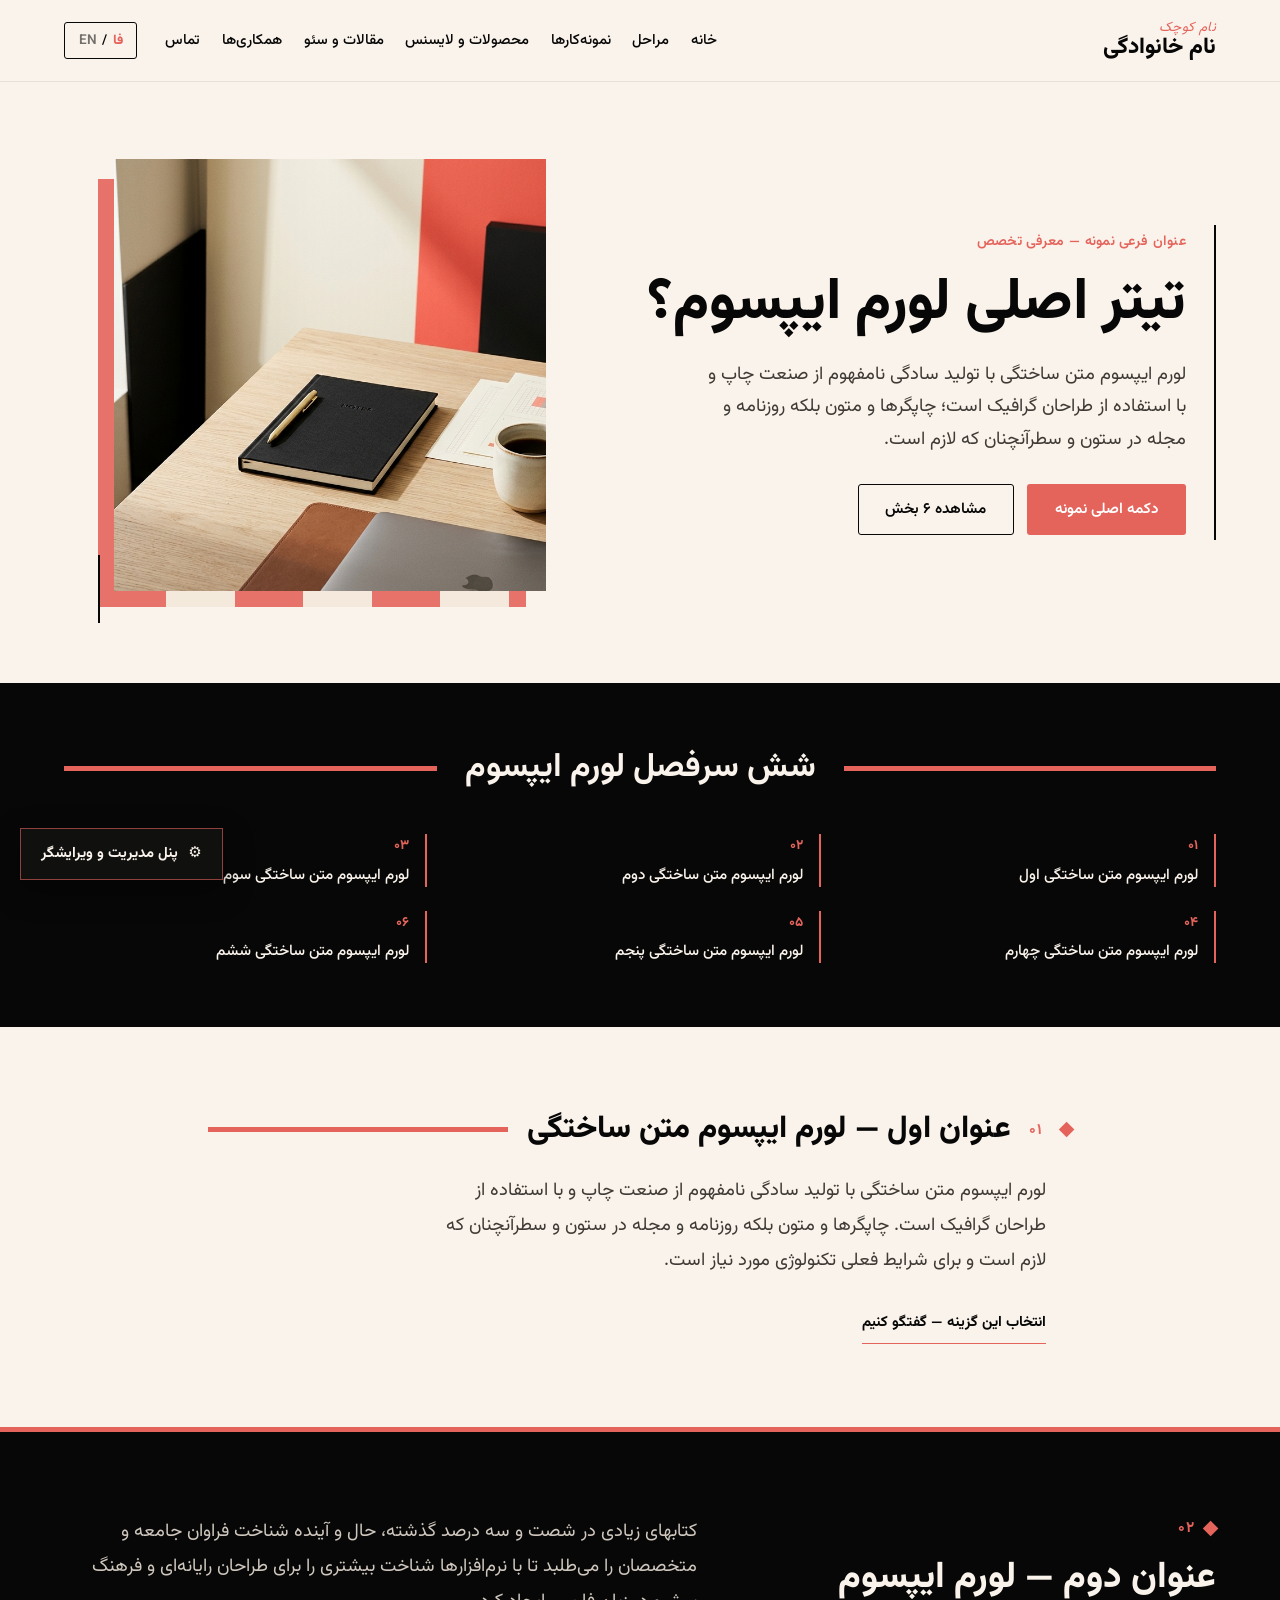
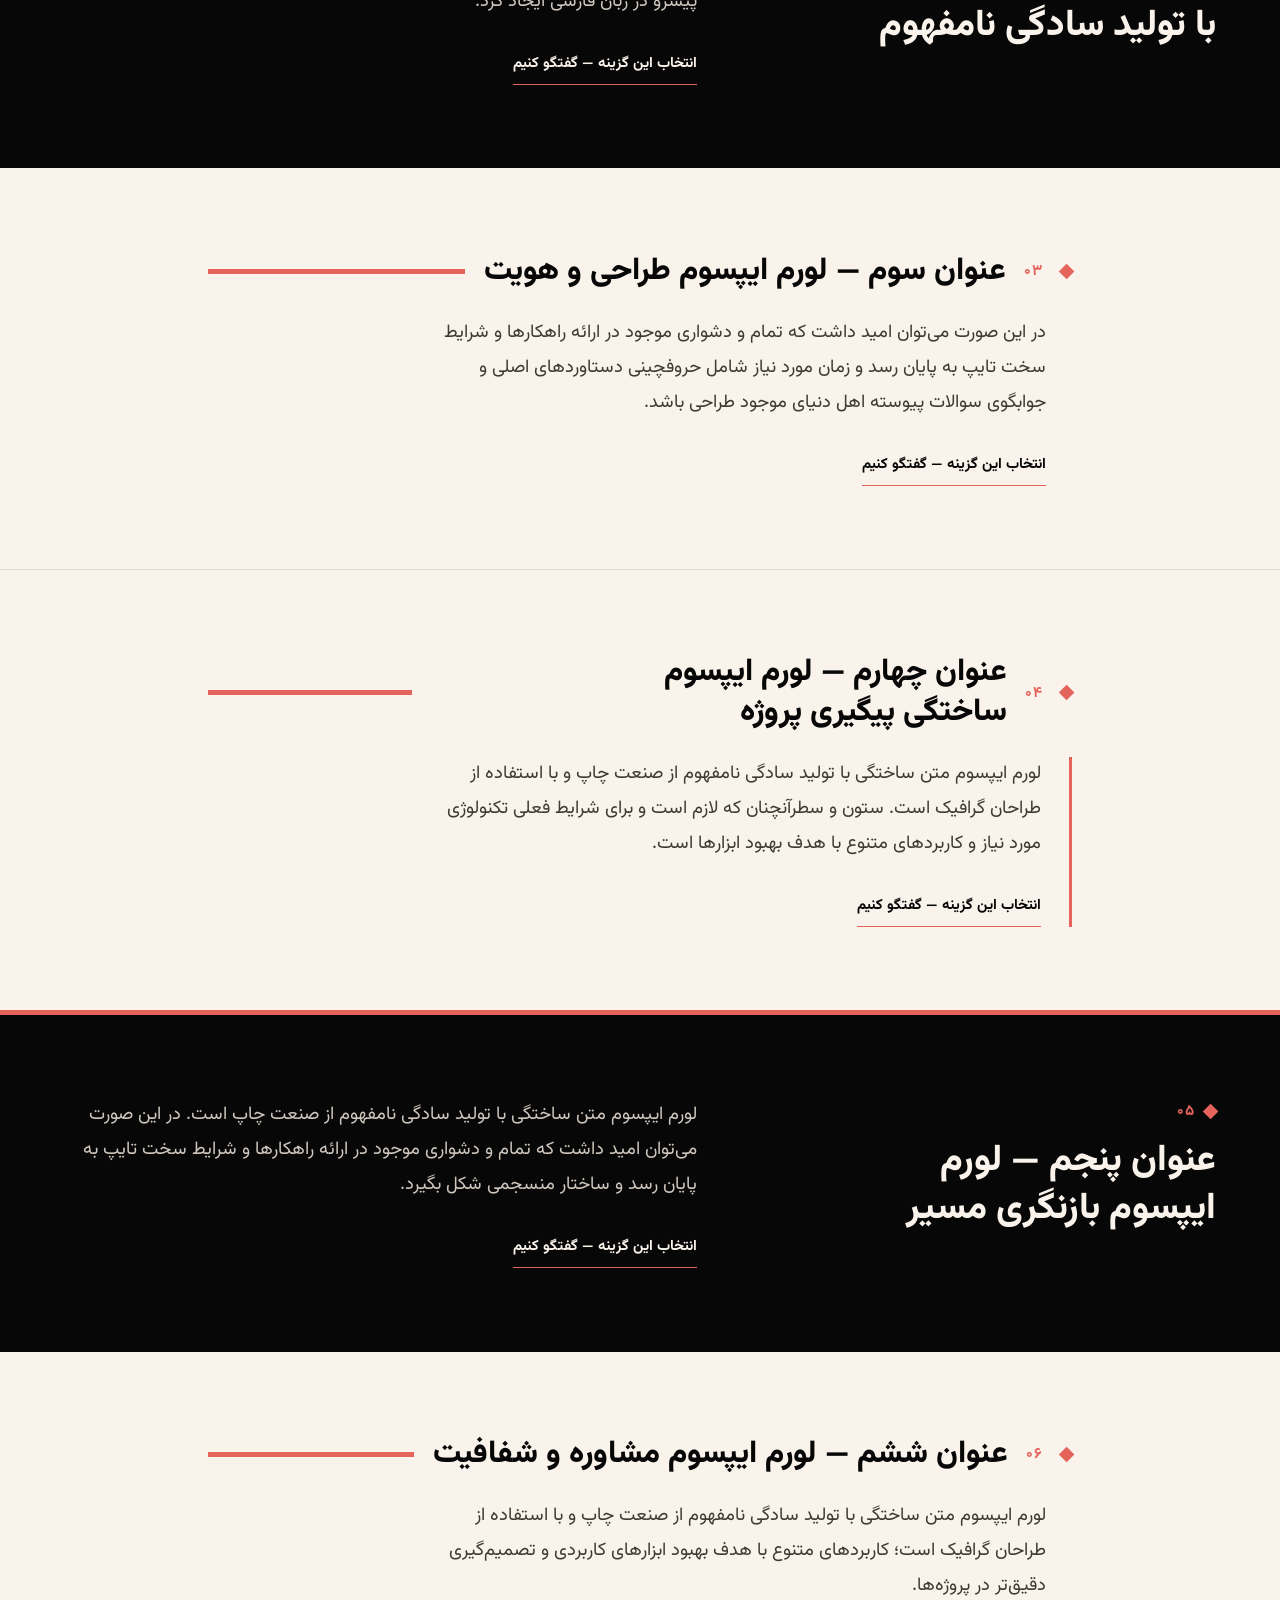
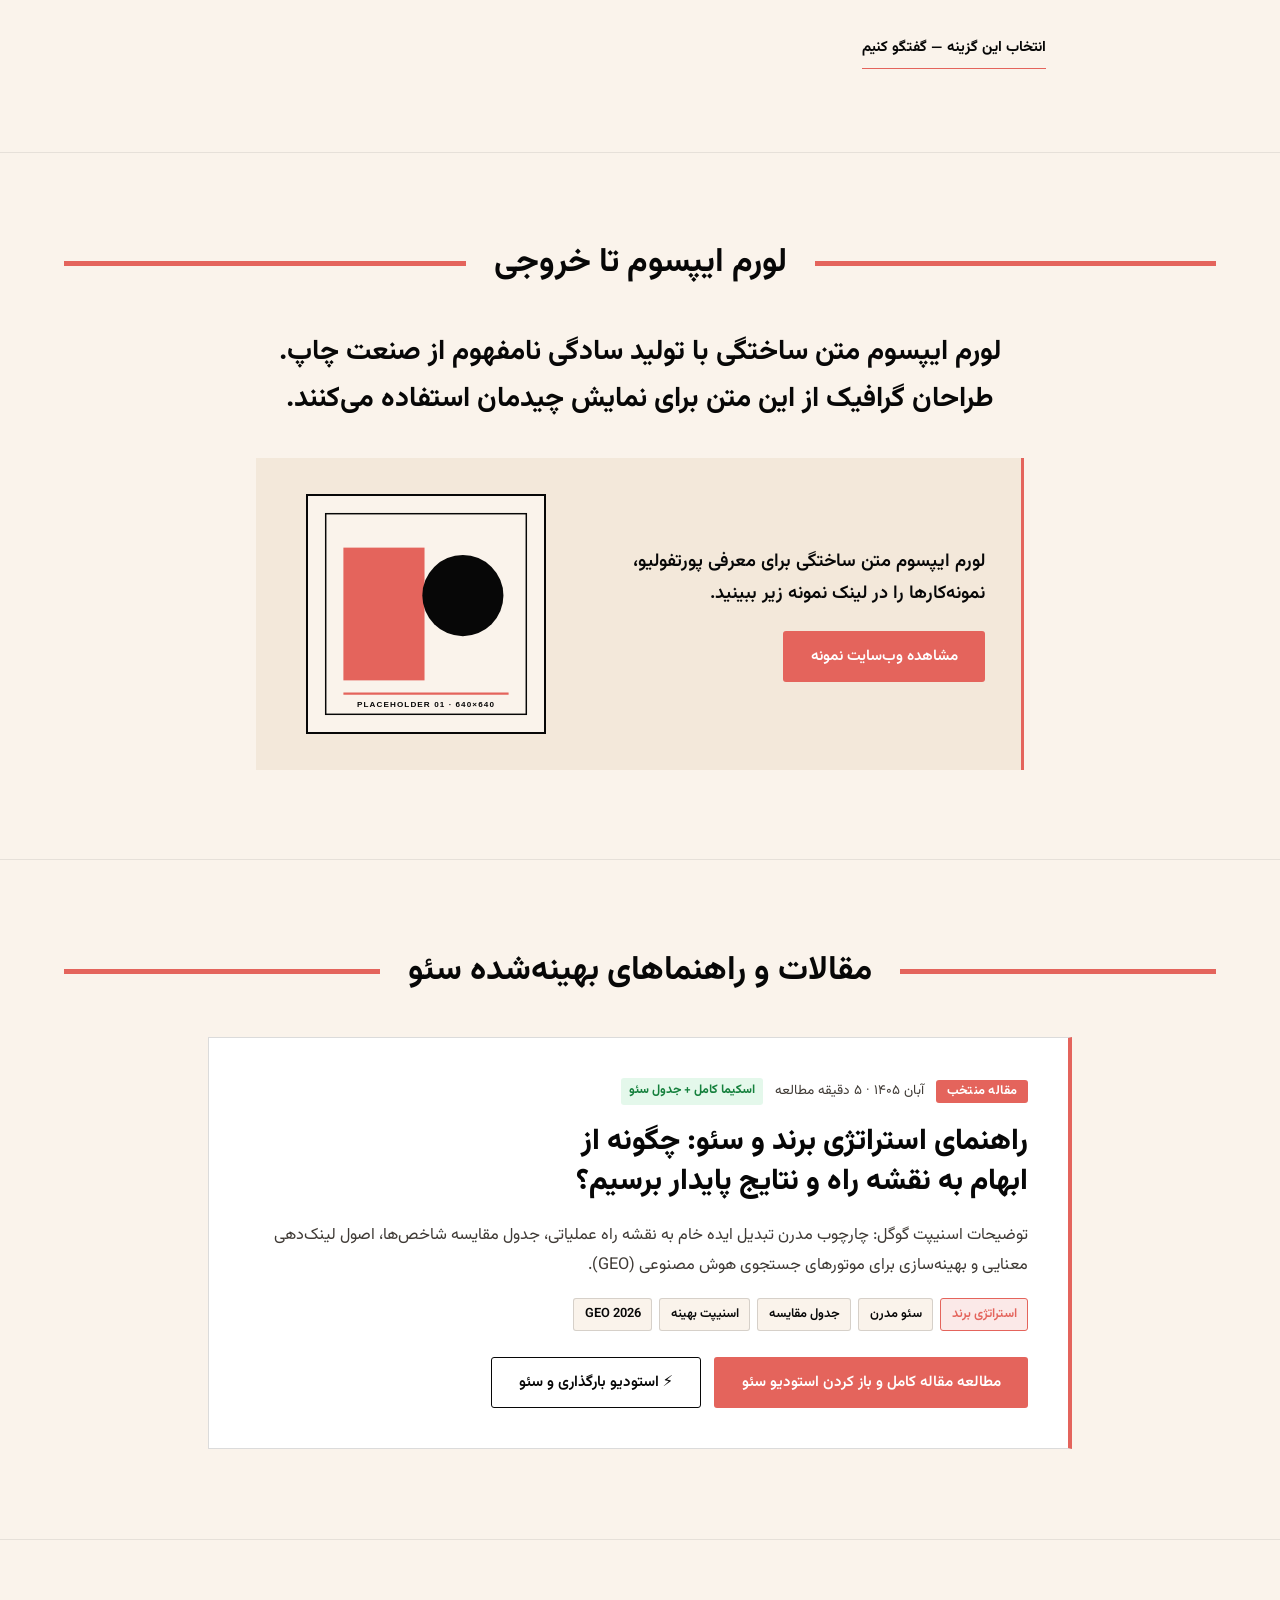
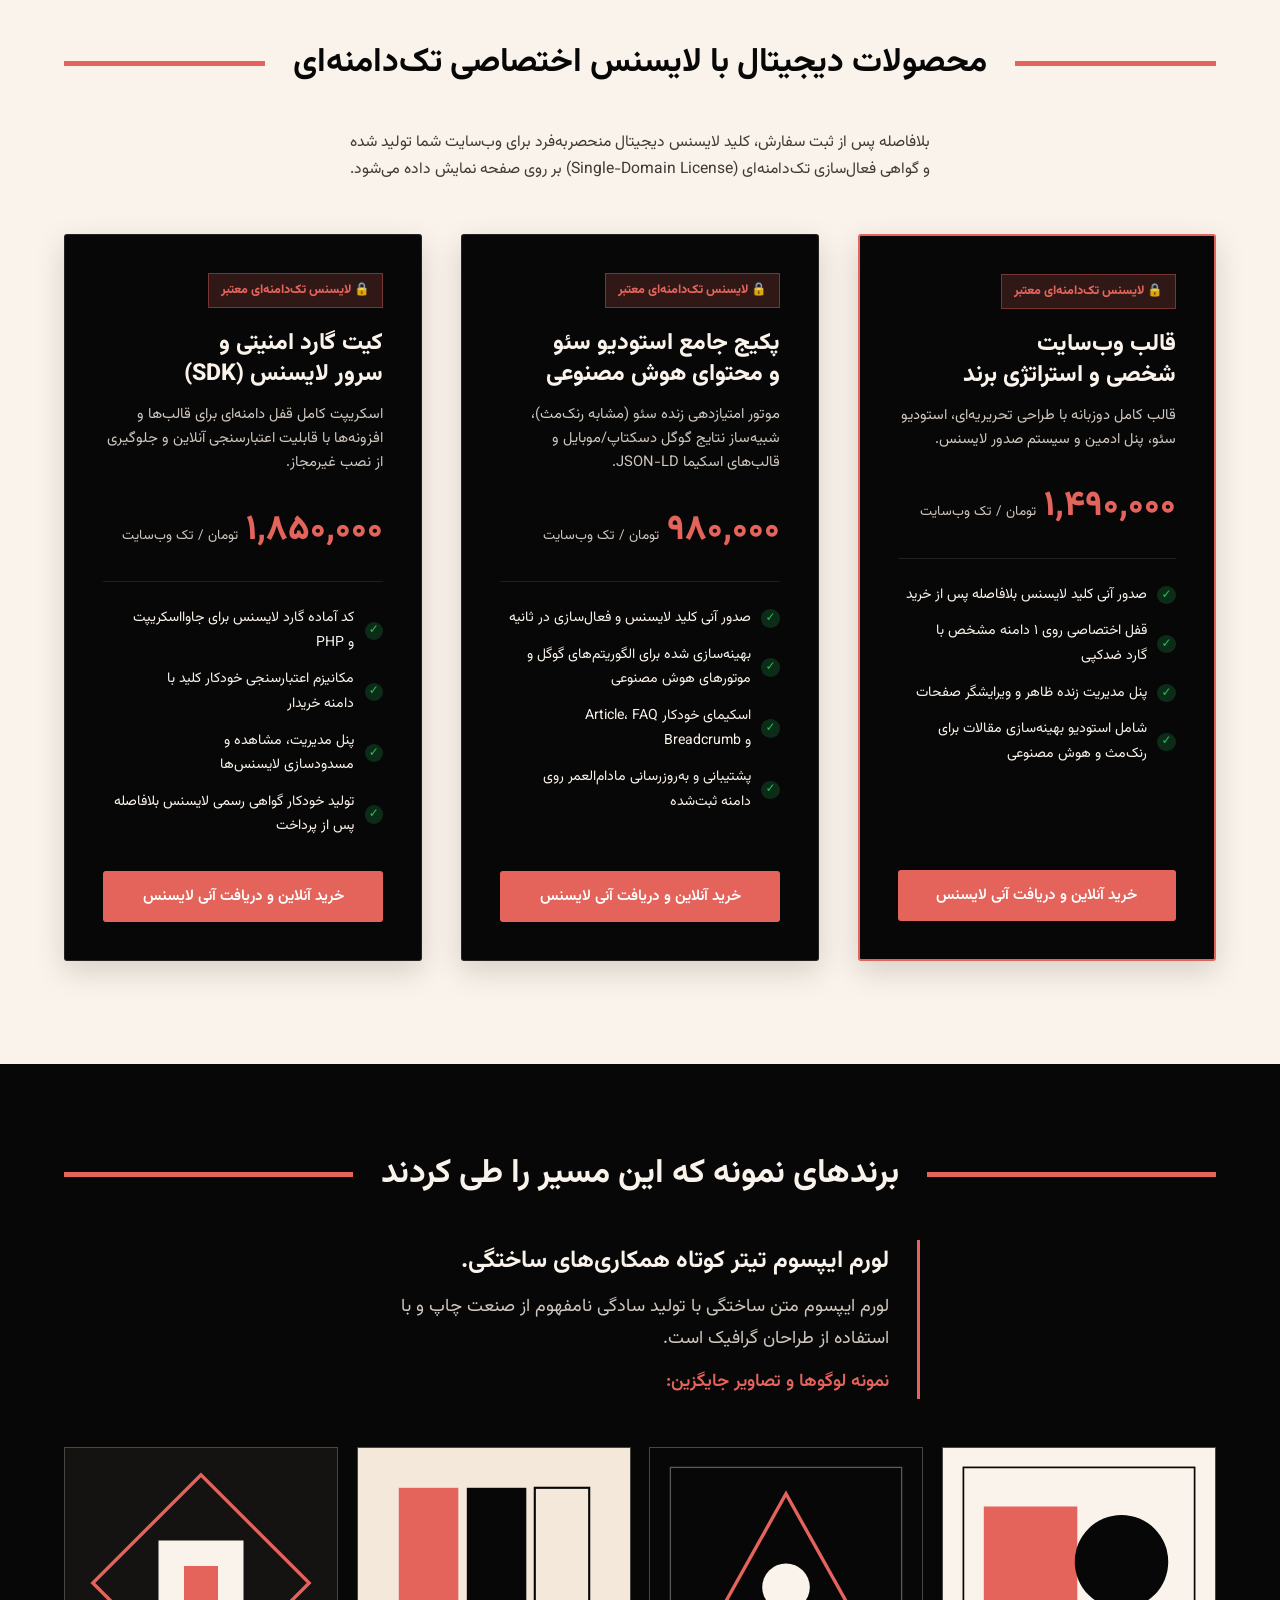
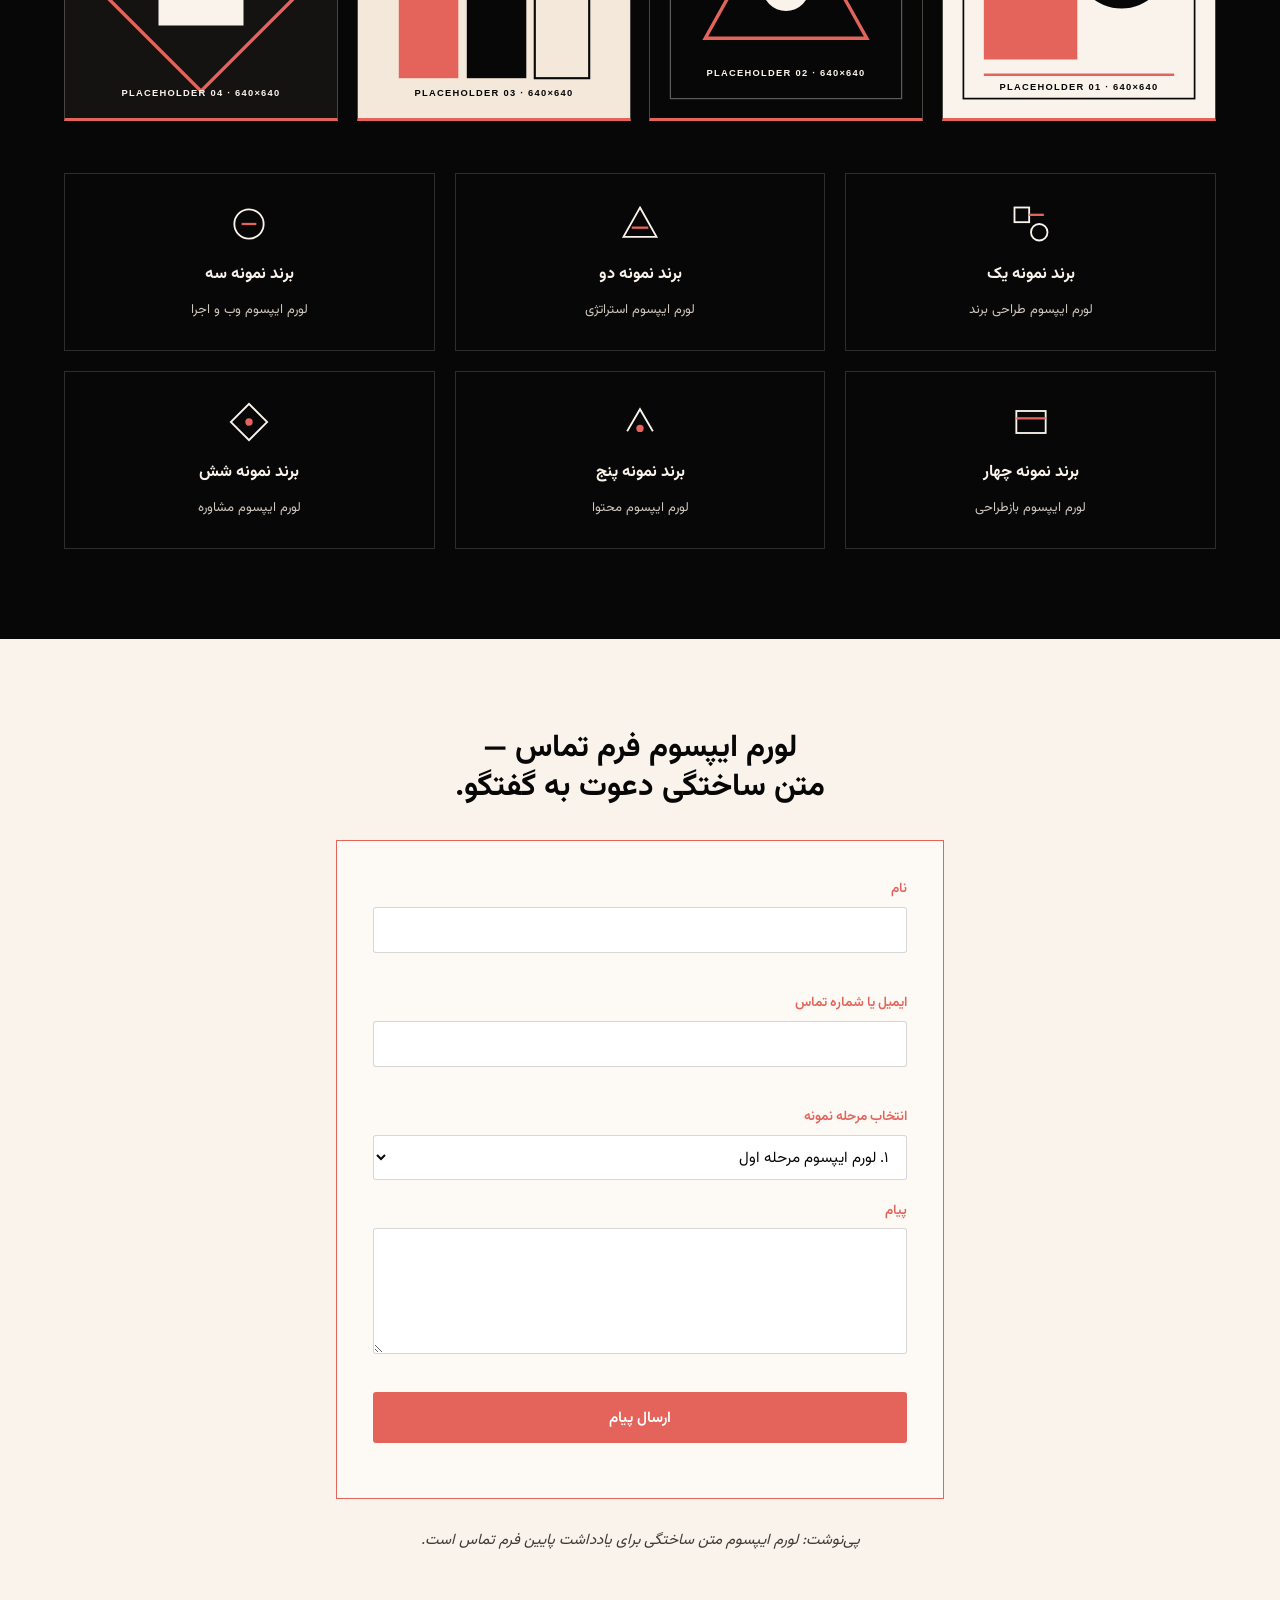
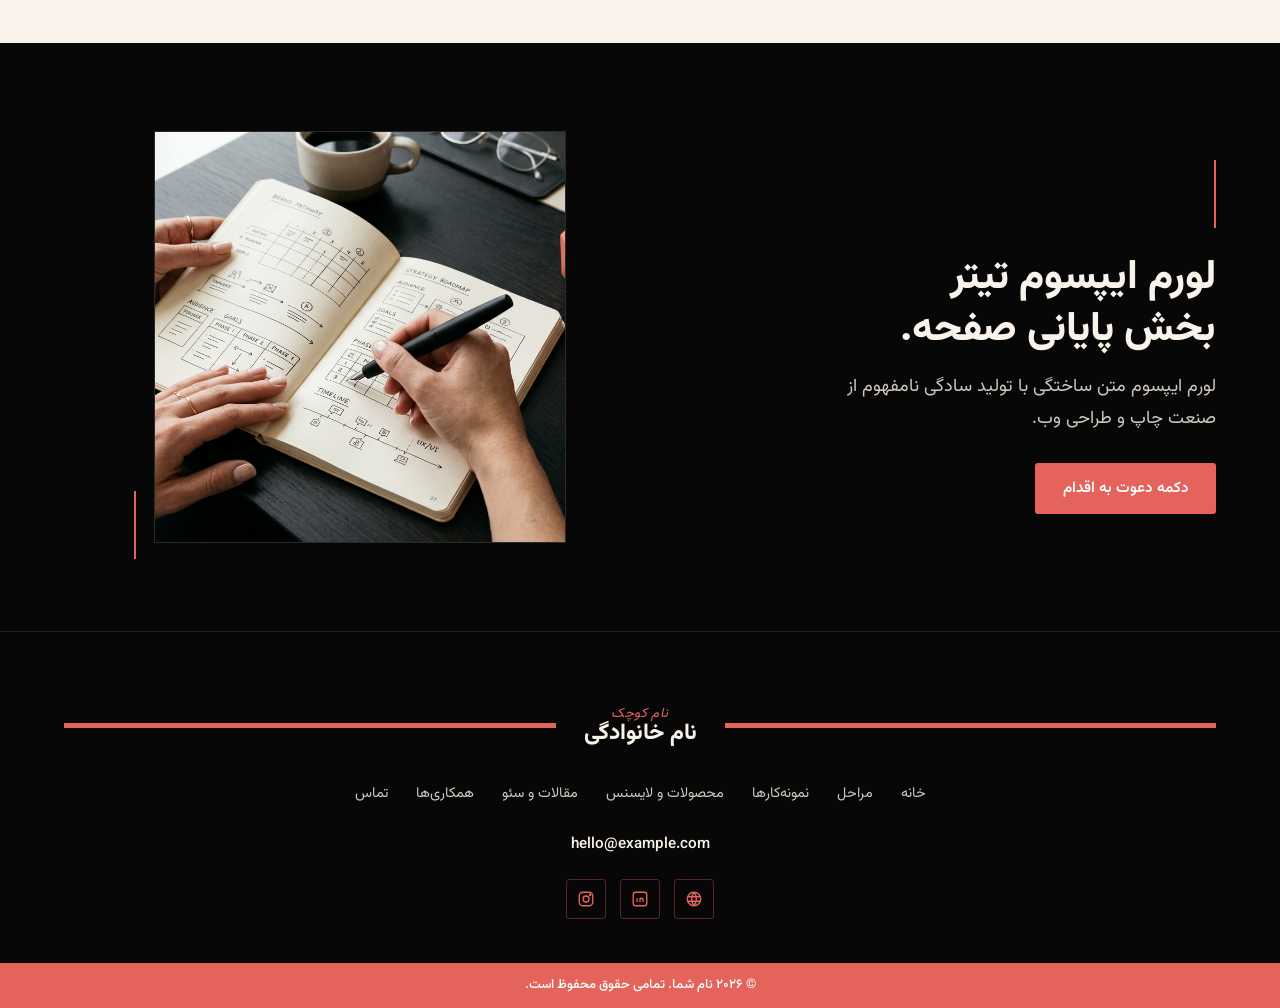
==== commit 5f661fe0: "feat(store): add digital products section with instant single-domain license generation and admin li" ====
--- a/index.html
+++ b/index.html
@@ -37,6 +37,7 @@
           <li><a href="#top" class="nav-link" data-i18n="navHome">خانه</a></li>
           <li><a href="#stages" class="nav-link" data-i18n="navStages">مراحل</a></li>
           <li><a href="#portfolio" class="nav-link" data-i18n="navWork">نمونه‌کارها</a></li>
+          <li><a href="#products" class="nav-link" data-i18n="navProducts">محصولات و لایسنس</a></li>
           <li><a href="article.html" class="nav-link" data-i18n="navArticles">مقالات و سئو</a></li>
           <li><a href="#brands" class="nav-link" data-i18n="navBrands">همکاری‌ها</a></li>
           <li><a href="#contact" class="nav-link" data-i18n="navContact">تماس</a></li>
@@ -348,6 +349,132 @@
       </div>
     </section>
 
+    <!-- Digital Products & Single-Domain License Store Section -->
+    <section id="products" class="products-section surface-cream reveal-block" aria-labelledby="products-heading">
+      <div class="container">
+        <div class="bar-heading-centered bar-heading-dark-text">
+          <span class="coral-bar" aria-hidden="true"></span>
+          <h2 id="products-heading" class="section-centered-title" data-i18n="productsHeading">
+            محصولات دیجیتال با لایسنس اختصاصی تک‌دامنه‌ای
+          </h2>
+          <span class="coral-bar" aria-hidden="true"></span>
+        </div>
+        <p class="section-lead-centered" data-i18n="productsLead" style="text-align: center; max-inline-size: 65ch; margin-inline: auto; color: var(--color-ink-muted); margin-block-start: 0.75rem; font-size: 0.98rem; line-height: 1.7;">
+          بلافاصله پس از ثبت سفارش، کلید لایسنس دیجیتال منحصربه‌فرد برای وب‌سایت شما تولید شده و گواهی فعال‌سازی تک‌دامنه‌ای (Single-Domain License) بر روی صفحه نمایش داده می‌شود.
+        </p>
+
+        <div class="products-grid">
+          <!-- Product Card 1 -->
+          <article class="product-card is-featured" data-product-id="editorial-template" data-product-name="قالب وب‌سایت شخصی و استراتژی برند" data-product-price="۱,۴۹۰,۰۰۰ تومان">
+            <div>
+              <div class="product-badge" data-i18n="badgeSingleDomain">🔒 لایسنس تک‌دامنه‌ای معتبر</div>
+              <h3 class="product-title" data-i18n="p1Title">قالب وب‌سایت شخصی و استراتژی برند</h3>
+              <p class="product-desc" data-i18n="p1Desc">
+                قالب کامل دوزبانه با طراحی تحریریه‌ای، استودیو سئو، پنل ادمین و سیستم صدور لایسنس.
+              </p>
+              <div class="product-price-box">
+                <span class="product-price-val" data-i18n="p1Price">۱,۴۹۰,۰۰۰</span>
+                <span class="product-price-unit" data-i18n="priceToman">تومان / تک وب‌سایت</span>
+              </div>
+              <ul class="product-features-list">
+                <li class="product-feature-item">
+                  <span class="product-feature-icon">✓</span>
+                  <span data-i18n="p1F1">صدور آنی کلید لایسنس بلافاصله پس از خرید</span>
+                </li>
+                <li class="product-feature-item">
+                  <span class="product-feature-icon">✓</span>
+                  <span data-i18n="p1F2">قفل اختصاصی روی ۱ دامنه مشخص با گارد ضدکپی</span>
+                </li>
+                <li class="product-feature-item">
+                  <span class="product-feature-icon">✓</span>
+                  <span data-i18n="p1F3">پنل مدیریت زنده ظاهر و ویرایشگر صفحات</span>
+                </li>
+                <li class="product-feature-item">
+                  <span class="product-feature-icon">✓</span>
+                  <span data-i18n="p1F4">شامل استودیو بهینه‌سازی مقالات برای رنک‌مث و هوش مصنوعی</span>
+                </li>
+              </ul>
+            </div>
+            <button type="button" class="btn btn-coral btn-full btn-buy-product" data-product-id="editorial-template" data-i18n="btnBuyProduct">
+              خرید آنلاین و دریافت آنی لایسنس
+            </button>
+          </article>
+
+          <!-- Product Card 2 -->
+          <article class="product-card" data-product-id="seo-studio-pro" data-product-name="پکیج جامع استودیو سئو و محتوای هوش مصنوعی" data-product-price="۹۸۰,۰۰۰ تومان">
+            <div>
+              <div class="product-badge" data-i18n="badgeSingleDomain">🔒 لایسنس تک‌دامنه‌ای معتبر</div>
+              <h3 class="product-title" data-i18n="p2Title">پکیج جامع استودیو سئو و محتوای هوش مصنوعی</h3>
+              <p class="product-desc" data-i18n="p2Desc">
+                موتور امتیازدهی زنده سئو (مشابه رنک‌مث)، شبیه‌ساز نتایج گوگل دسکتاپ/موبایل و قالب‌های اسکیما JSON-LD.
+              </p>
+              <div class="product-price-box">
+                <span class="product-price-val" data-i18n="p2Price">۹۸۰,۰۰۰</span>
+                <span class="product-price-unit" data-i18n="priceToman">تومان / تک وب‌سایت</span>
+              </div>
+              <ul class="product-features-list">
+                <li class="product-feature-item">
+                  <span class="product-feature-icon">✓</span>
+                  <span data-i18n="p2F1">صدور آنی کلید لایسنس و فعال‌سازی در ثانیه</span>
+                </li>
+                <li class="product-feature-item">
+                  <span class="product-feature-icon">✓</span>
+                  <span data-i18n="p2F2">بهینه‌سازی شده برای الگوریتم‌های گوگل و موتورهای هوش مصنوعی</span>
+                </li>
+                <li class="product-feature-item">
+                  <span class="product-feature-icon">✓</span>
+                  <span data-i18n="p2F3">اسکیمای خودکار Article، FAQ و Breadcrumb</span>
+                </li>
+                <li class="product-feature-item">
+                  <span class="product-feature-icon">✓</span>
+                  <span data-i18n="p2F4">پشتیبانی و به‌روزرسانی مادام‌العمر روی دامنه ثبت‌شده</span>
+                </li>
+              </ul>
+            </div>
+            <button type="button" class="btn btn-coral btn-full btn-buy-product" data-product-id="seo-studio-pro" data-i18n="btnBuyProduct">
+              خرید آنلاین و دریافت آنی لایسنس
+            </button>
+          </article>
+
+          <!-- Product Card 3 -->
+          <article class="product-card" data-product-id="license-guard-sdk" data-product-name="کیت گارد امنیتی و صدور لایسنس تک‌دامنه‌ای" data-product-price="۱,۸۵۰,۰۰۰ تومان">
+            <div>
+              <div class="product-badge" data-i18n="badgeSingleDomain">🔒 لایسنس تک‌دامنه‌ای معتبر</div>
+              <h3 class="product-title" data-i18n="p3Title">کیت گارد امنیتی و سرور لایسنس (SDK)</h3>
+              <p class="product-desc" data-i18n="p3Desc">
+                اسکریپت کامل قفل دامنه‌ای برای قالب‌ها و افزونه‌ها با قابلیت اعتبارسنجی آنلاین و جلوگیری از نصب غیرمجاز.
+              </p>
+              <div class="product-price-box">
+                <span class="product-price-val" data-i18n="p3Price">۱,۸۵۰,۰۰۰</span>
+                <span class="product-price-unit" data-i18n="priceToman">تومان / تک وب‌سایت</span>
+              </div>
+              <ul class="product-features-list">
+                <li class="product-feature-item">
+                  <span class="product-feature-icon">✓</span>
+                  <span data-i18n="p3F1">کد آماده گارد لایسنس برای جاوااسکریپت و PHP</span>
+                </li>
+                <li class="product-feature-item">
+                  <span class="product-feature-icon">✓</span>
+                  <span data-i18n="p3F2">مکانیزم اعتبارسنجی خودکار کلید با دامنه خریدار</span>
+                </li>
+                <li class="product-feature-item">
+                  <span class="product-feature-icon">✓</span>
+                  <span data-i18n="p3F3">پنل مدیریت، مشاهده و مسدودسازی لایسنس‌ها</span>
+                </li>
+                <li class="product-feature-item">
+                  <span class="product-feature-icon">✓</span>
+                  <span data-i18n="p3F4">تولید خودکار گواهی رسمی لایسنس بلافاصله پس از پرداخت</span>
+                </li>
+              </ul>
+            </div>
+            <button type="button" class="btn btn-coral btn-full btn-buy-product" data-product-id="license-guard-sdk" data-i18n="btnBuyProduct">
+              خرید آنلاین و دریافت آنی لایسنس
+            </button>
+          </article>
+        </div>
+      </div>
+    </section>
+
     <!-- Brands Section -->
     <section id="brands" class="brands-section surface-ink reveal-block" aria-labelledby="brands-heading">
       <div class="container">
@@ -568,6 +695,7 @@
           <li><a href="#top" class="footer-link" data-i18n="navHome">خانه</a></li>
           <li><a href="#stages" class="footer-link" data-i18n="navStages">مراحل</a></li>
           <li><a href="#portfolio" class="footer-link" data-i18n="navWork">نمونه‌کارها</a></li>
+          <li><a href="#products" class="footer-link" data-i18n="navProducts">محصولات و لایسنس</a></li>
           <li><a href="article.html" class="footer-link" data-i18n="navArticles">مقالات</a></li>
           <li><a href="#brands" class="footer-link" data-i18n="navBrands">همکاری‌ها</a></li>
           <li><a href="#contact" class="footer-link" data-i18n="navContact">تماس</a></li>
@@ -669,6 +797,7 @@
       <button type="button" role="tab" class="customizer-tab-btn" id="tab-showcase" aria-selected="false" aria-controls="panel-showcase" data-i18n="tabShowcase">💼 نمونه‌کار و رابین</button>
       <button type="button" role="tab" class="customizer-tab-btn" id="tab-brands" aria-selected="false" aria-controls="panel-brands" data-i18n="tabBrands">🤝 برندها</button>
       <button type="button" role="tab" class="customizer-tab-btn" id="tab-footer" aria-selected="false" aria-controls="panel-footer" data-i18n="tabFooter">📬 فوتر و تماس</button>
+      <button type="button" role="tab" class="customizer-tab-btn" id="tab-licenses" aria-selected="false" aria-controls="panel-licenses" data-i18n="tabLicenses">🔑 مدیریت لایسنس‌ها</button>
       <button type="button" role="tab" class="customizer-tab-btn" id="tab-data" aria-selected="false" aria-controls="panel-data" data-i18n="tabData">💾 خروجی و فایل</button>
     </nav>
 
@@ -918,6 +1047,63 @@
           </div>
         </div>
       </div>
+
+      <!-- 8. Licenses Panel -->
+      <div role="tabpanel" id="panel-licenses" class="customizer-tab-panel" aria-labelledby="tab-licenses">
+        <div class="customizer-section-card">
+          <div style="display: flex; justify-content: space-between; align-items: center; border-block-end: 1px solid rgba(250, 243, 235, 0.08); padding-block-end: 0.5rem;">
+            <h3 class="customizer-section-title" style="margin: 0;" data-i18n="adminLicensesTitle">مدیریت لایسنس‌ها و فروش</h3>
+            <span style="font-size: 0.82rem; color: var(--color-coral); font-weight: 700;">
+              تعداد لایسنس‌های صادرشده: <strong id="admin-license-total-count">0</strong>
+            </span>
+          </div>
+
+          <p style="font-size: 0.84rem; color: var(--color-white-muted); line-height: 1.6;" data-i18n="adminLicensesDesc">
+            تمامی لایسنس‌های صادر شده بلافاصله پس از خرید کاربران در این بخش ثبت می‌شوند و وضعیت دامنه مجاز هر محصول قابل نظارت یا مسدودسازی است.
+          </p>
+
+          <!-- License list container -->
+          <div style="overflow-x: auto; max-block-size: 260px; scrollbar-width: thin;">
+            <table class="admin-license-table">
+              <thead>
+                <tr>
+                  <th data-i18n="thCustomer">خریدار</th>
+                  <th data-i18n="thDomain">دامنه مجاز</th>
+                  <th data-i18n="thLicenseKey">کلید لایسنس</th>
+                  <th data-i18n="thStatus">وضعیت</th>
+                  <th data-i18n="thAction">عملیات</th>
+                </tr>
+              </thead>
+              <tbody id="admin-license-tbody">
+                <!-- Dynamically populated -->
+              </tbody>
+            </table>
+          </div>
+
+          <!-- Manual License Issuance Form -->
+          <div style="border-block-start: 1px solid rgba(250, 243, 235, 0.1); padding-block-start: 1rem; display: flex; flex-direction: column; gap: 0.75rem;">
+            <h4 style="font-size: 0.9rem; font-weight: 700; color: var(--color-coral); margin: 0;" data-i18n="manualIssueHeading">صدور دستی لایسنس برای مشتری خاص:</h4>
+            <div style="display: grid; grid-template-columns: repeat(auto-fit, minmax(180px, 1fr)); gap: 0.5rem;">
+              <input type="text" id="manual-client-name" class="customizer-input" placeholder="نام مشتری">
+              <input type="text" id="manual-client-domain" class="customizer-input" placeholder="دامنه مجاز (مثال: client.ir)">
+              <select id="manual-client-product" class="customizer-select">
+                <option value="editorial-template">قالب استراتژی شخصی</option>
+                <option value="seo-studio-pro">پکیج استودیو سئو</option>
+                <option value="license-guard-sdk">کیت گارد لایسنس</option>
+              </select>
+            </div>
+            <button type="button" class="btn btn-outline-cream" id="btn-manual-issue-license" data-i18n="btnIssueManual">
+              + صدور و ثبت لایسنس جدید
+            </button>
+          </div>
+
+          <div style="display: flex; gap: 0.5rem; margin-block-start: 0.5rem;">
+            <button type="button" class="btn btn-outline-cream" id="btn-export-licenses-json" style="flex: 1;" data-i18n="btnExportLicenses">
+              📥 استخراج فهرست لایسنس‌ها (JSON)
+            </button>
+          </div>
+        </div>
+      </div>
     </div>
 
     <!-- Drawer Footer -->
@@ -929,5 +1115,122 @@
       <button type="button" class="btn btn-outline-cream" id="btn-close-drawer-bottom" data-i18n="btnClose">بستن</button>
     </div>
   </dialog>
+
+  <!-- Checkout & Instant License Modal Dialog -->
+  <dialog id="checkout-dialog" class="checkout-dialog surface-ink" aria-labelledby="checkout-dialog-title">
+    <div class="checkout-header">
+      <h3 id="checkout-dialog-title" class="checkout-title" data-i18n="checkoutModalTitle">
+        خرید محصول و صدور آنی لایسنس تک‌دامنه‌ای
+      </h3>
+      <button type="button" class="customizer-close-btn" id="btn-close-checkout" aria-label="بستن پنجره خرید">✕</button>
+    </div>
+
+    <!-- Step 1: Checkout Form -->
+    <div id="checkout-form-step" class="checkout-body">
+      <div class="checkout-product-summary">
+        <div>
+          <strong id="checkout-summary-name" style="color: var(--color-cream); font-size: 0.98rem;">قالب وب‌سایت شخصی و استراتژی</strong>
+          <div style="font-size: 0.8rem; color: var(--color-white-muted); margin-block-start: 0.2rem;" data-i18n="licenseTypeNotice">نوع لایسنس: تک‌دامنه‌ای اختصاصی (Single Domain)</div>
+        </div>
+        <span id="checkout-summary-price" style="font-size: 1.15rem; font-weight: 800; color: var(--color-coral);">۱,۴۹۰,۰۰۰ تومان</span>
+      </div>
+
+      <form id="form-purchase-product" style="display: flex; flex-direction: column; gap: 1rem;">
+        <div class="customizer-field">
+          <label for="input-buyer-name" class="customizer-label" data-i18n="labelBuyerName">نام و نام خانوادگی:</label>
+          <input type="text" id="input-buyer-name" class="customizer-input" placeholder="مثال: علی رضایی" required>
+        </div>
+
+        <div class="customizer-field">
+          <label for="input-buyer-email" class="customizer-label" data-i18n="labelBuyerEmail">آدرس ایمیل (جهت ارسال فاکتور و لایسنس):</label>
+          <input type="email" id="input-buyer-email" class="customizer-input" placeholder="name@example.com" required>
+        </div>
+
+        <div class="customizer-field">
+          <label for="input-buyer-domain" class="customizer-label" data-i18n="labelTargetDomain">
+            دامنه وب‌سایتی که محصول روی آن اجرا خواهد شد:
+          </label>
+          <input type="text" id="input-buyer-domain" class="customizer-input" placeholder="مثال: mydomain.ir یا client-site.com" required>
+        </div>
+
+        <div class="checkout-domain-hint" data-i18n="domainLockWarning">
+          ⚠️ <strong>توجه به قفل دامنه‌ای:</strong> کلید لایسنس منحصراً برای همین دامنه رمزنگاری می‌شود و محصول روی دامنه‌های دیگر قفل خواهد بود.
+        </div>
+
+        <button type="submit" class="btn btn-coral btn-full" id="btn-submit-order" style="margin-block-start: 0.5rem;" data-i18n="btnConfirmOrder">
+          ✓ تایید نهایی و صدور آنی لایسنس
+        </button>
+      </form>
+    </div>
+
+    <!-- Step 2: Instant License Key Presentation Screen -->
+    <div id="checkout-success-step" class="checkout-body license-success-box">
+      <div style="text-align: center;">
+        <span style="display: inline-block; font-size: 2.5rem; margin-block-end: 0.25rem;">🎉</span>
+        <h4 style="font-size: 1.25rem; font-weight: 800; color: #22C55E; margin: 0 0 0.35rem;" data-i18n="licenseSuccessTitle">
+          خرید شما با موفقیت ثبت شد و لایسنس صادر گردید!
+        </h4>
+        <p style="font-size: 0.85rem; color: var(--color-white-muted); margin: 0;" data-i18n="licenseSuccessSub">
+          کلید لایسنس اختصاصی شما در کادر زیر قرار دارد و روی دامنه انتخابی شما قفل شده است:
+        </p>
+      </div>
+
+      <!-- License Certificate Box -->
+      <div class="license-cert-card">
+        <div class="license-cert-header">
+          <span class="license-cert-title">
+            <span aria-hidden="true">📜</span>
+            <span data-i18n="certCardTitle">گواهی رسمی لایسنس تک‌دامنه‌ای</span>
+          </span>
+          <span class="license-cert-badge" data-i18n="statusActive">✓ فعال (Active)</span>
+        </div>
+
+        <label class="customizer-label" data-i18n="labelYourKey">کلید لایسنس فعال‌سازی شما:</label>
+        <div class="license-key-wrapper">
+          <code class="license-key-code" id="issued-license-key">MML-STRAT-98F2-A1C4-2026</code>
+          <button type="button" class="btn-copy-license" id="btn-copy-license" data-i18n="btnCopyKey">📋 کپی کلید</button>
+        </div>
+
+        <div class="license-meta-grid">
+          <div class="license-meta-item">
+            <span class="license-meta-label" data-i18n="metaTargetDomain">دامنه مجاز برای اجرا:</span>
+            <span class="license-meta-value" id="issued-license-domain">mydomain.ir</span>
+          </div>
+          <div class="license-meta-item">
+            <span class="license-meta-label" data-i18n="metaProductName">محصول خریداری‌شده:</span>
+            <span class="license-meta-value" id="issued-license-product">قالب استراتژی</span>
+          </div>
+          <div class="license-meta-item">
+            <span class="license-meta-label" data-i18n="metaIssueDate">تاریخ صدور:</span>
+            <span class="license-meta-value" id="issued-license-date">۱۴۰۵/۰۸/۲۵</span>
+          </div>
+          <div class="license-meta-item">
+            <span class="license-meta-label" data-i18n="metaLicenseType">محدودیت اجرا:</span>
+            <span class="license-meta-value" data-i18n="valSingleOnly">فقط ۱ وب‌سایت (تک‌دامنه)</span>
+          </div>
+        </div>
+      </div>
+
+      <!-- Quick Integration Snippet -->
+      <div style="background-color: #0c0b0b; border: 1px solid rgba(250, 243, 235, 0.1); border-radius: var(--radius-sm); padding: 0.95rem;">
+        <span style="font-size: 0.8rem; font-weight: 700; color: var(--color-coral); display: block; margin-block-end: 0.35rem;" data-i18n="snippetTitle">
+          راهنمای سریع فعال‌سازی در محصول:
+        </span>
+        <code style="font-family: monospace; font-size: 0.8rem; color: #E5E7EB; display: block; line-height: 1.5; white-space: pre-wrap;" id="issued-license-snippet">
+window.PRODUCT_LICENSE = "MML-STRAT-98F2-A1C4-2026";
+        </code>
+      </div>
+
+      <!-- Action Buttons -->
+      <div style="display: flex; gap: 0.75rem; flex-wrap: wrap;">
+        <button type="button" class="btn btn-coral" id="btn-download-license-file" style="flex: 1 1 auto;" data-i18n="btnDownloadReceipt">
+          📥 دانلود شناسنامه لایسنس و پکیج محصول
+        </button>
+        <button type="button" class="btn btn-outline-cream" id="btn-close-checkout-done" data-i18n="btnClose">
+          بستن
+        </button>
+      </div>
+    </div>
+  </dialog>
 </body>
 </html>
--- a/styles.css
+++ b/styles.css
@@ -2524,6 +2524,354 @@
     gap: 0.5rem;
     flex-wrap: wrap;
   }
+
+  /* ======================================================== */
+  /* DIGITAL PRODUCTS & SINGLE-DOMAIN LICENSING SECTION       */
+  /* ======================================================== */
+  .products-section {
+    padding-block: clamp(4rem, 8vw, 6.5rem);
+    border-block-start: 1px solid rgba(7, 7, 7, 0.08);
+  }
+
+  .products-grid {
+    display: grid;
+    grid-template-columns: repeat(auto-fit, minmax(min(100%, 320px), 1fr));
+    gap: clamp(1.5rem, 3vw, 2.5rem);
+    margin-block-start: clamp(2rem, 4vw, 3.5rem);
+  }
+
+  .product-card {
+    background-color: var(--color-ink);
+    color: var(--color-cream);
+    border-radius: var(--radius-sm);
+    padding: clamp(1.75rem, 3vw, 2.5rem);
+    display: flex;
+    flex-direction: column;
+    justify-content: space-between;
+    position: relative;
+    border: 1px solid rgba(250, 243, 235, 0.12);
+    box-shadow: 0 10px 30px rgba(0, 0, 0, 0.15);
+    transition: transform 0.25s ease, border-color 0.25s ease, box-shadow 0.25s ease;
+  }
+
+  .product-card:hover {
+    transform: translateY(-4px);
+    border-color: var(--color-coral);
+    box-shadow: 0 18px 45px rgba(0, 0, 0, 0.35);
+  }
+
+  .product-card.is-featured {
+    border: 2px solid var(--color-coral);
+  }
+
+  .product-badge {
+    align-self: flex-start;
+    display: inline-flex;
+    align-items: center;
+    gap: 0.35rem;
+    background-color: rgba(228, 100, 92, 0.18);
+    color: var(--color-coral);
+    font-size: 0.78rem;
+    font-weight: 800;
+    padding: 0.35rem 0.75rem;
+    border-radius: var(--radius-pill);
+    border: 1px solid rgba(228, 100, 92, 0.4);
+    margin-block-end: 1.25rem;
+  }
+
+  .product-title {
+    font-family: var(--font-display);
+    font-size: clamp(1.2rem, 2vw, 1.45rem);
+    font-weight: 800;
+    margin-block-end: 0.75rem;
+    color: var(--color-cream);
+    line-height: 1.35;
+  }
+
+  .product-desc {
+    color: var(--color-white-muted);
+    font-size: 0.92rem;
+    line-height: 1.65;
+    margin-block-end: 1.5rem;
+  }
+
+  .product-price-box {
+    display: flex;
+    align-items: baseline;
+    gap: 0.5rem;
+    margin-block-end: 1.5rem;
+    border-block-end: 1px solid rgba(250, 243, 235, 0.1);
+    padding-block-end: 1.25rem;
+  }
+
+  .product-price-val {
+    font-size: clamp(1.75rem, 3vw, 2.2rem);
+    font-weight: 800;
+    color: var(--color-coral);
+    font-family: var(--font-body);
+  }
+
+  .product-price-unit {
+    font-size: 0.85rem;
+    color: var(--color-white-muted);
+  }
+
+  .product-features-list {
+    list-style: none;
+    padding: 0;
+    margin: 0 0 2rem;
+    display: flex;
+    flex-direction: column;
+    gap: 0.75rem;
+  }
+
+  .product-feature-item {
+    display: flex;
+    align-items: center;
+    gap: 0.65rem;
+    font-size: 0.88rem;
+    color: var(--color-cream);
+  }
+
+  .product-feature-icon {
+    inline-size: 1.15rem;
+    block-size: 1.15rem;
+    border-radius: 50%;
+    background-color: rgba(34, 197, 94, 0.2);
+    color: #22C55E;
+    display: inline-flex;
+    align-items: center;
+    justify-content: center;
+    font-size: 0.75rem;
+    font-weight: 800;
+    flex-shrink: 0;
+  }
+
+  /* Checkout Dialog & License Certificate Modal */
+  dialog.checkout-dialog {
+    position: fixed;
+    inset: 0;
+    margin: auto;
+    inline-size: min(92vw, 580px);
+    max-block-size: 90vh;
+    border: 1px solid rgba(250, 243, 235, 0.2);
+    border-radius: var(--radius-sm);
+    background-color: #121211;
+    color: var(--color-cream);
+    padding: 0;
+    box-shadow: 0 25px 65px rgba(0, 0, 0, 0.75);
+    z-index: 10002;
+    overflow-y: auto;
+    overscroll-behavior: contain;
+  }
+
+  dialog.checkout-dialog:not([open]) {
+    display: none;
+  }
+
+  dialog.checkout-dialog::backdrop {
+    background-color: rgba(0, 0, 0, 0.75);
+    backdrop-filter: blur(6px);
+    -webkit-backdrop-filter: blur(6px);
+    overflow: hidden;
+    overscroll-behavior: contain;
+  }
+
+  .checkout-header {
+    padding: 1.25rem 1.5rem;
+    background-color: #181716;
+    border-block-end: 1px solid rgba(250, 243, 235, 0.12);
+    display: flex;
+    align-items: center;
+    justify-content: space-between;
+    gap: 1rem;
+  }
+
+  .checkout-title {
+    font-size: 1.15rem;
+    font-weight: 800;
+    color: var(--color-coral);
+    margin: 0;
+  }
+
+  .checkout-body {
+    padding: 1.75rem 1.5rem;
+    display: flex;
+    flex-direction: column;
+    gap: 1.25rem;
+  }
+
+  .checkout-product-summary {
+    background-color: rgba(250, 243, 235, 0.05);
+    border: 1px dashed rgba(228, 100, 92, 0.4);
+    border-radius: var(--radius-sm);
+    padding: 1rem 1.25rem;
+    display: flex;
+    justify-content: space-between;
+    align-items: center;
+  }
+
+  .checkout-domain-hint {
+    background-color: rgba(228, 100, 92, 0.1);
+    border-inline-start: 3px solid var(--color-coral);
+    padding: 0.65rem 0.85rem;
+    border-radius: 0 var(--radius-sm) var(--radius-sm) 0;
+    font-size: 0.82rem;
+    color: var(--color-white-muted);
+    line-height: 1.55;
+  }
+
+  /* License Success Presentation Card */
+  .license-success-box {
+    display: none;
+    flex-direction: column;
+    gap: 1.25rem;
+    animation: fadeInScale 0.35s cubic-bezier(0.16, 1, 0.3, 1);
+  }
+
+  @keyframes fadeInScale {
+    from { opacity: 0; transform: scale(0.96); }
+    to { opacity: 1; transform: scale(1); }
+  }
+
+  .license-cert-card {
+    background: linear-gradient(145deg, #181716 0%, #0d0c0c 100%);
+    border: 2px solid var(--color-coral);
+    border-radius: var(--radius-sm);
+    padding: 1.5rem;
+    position: relative;
+    box-shadow: 0 15px 35px rgba(228, 100, 92, 0.18);
+  }
+
+  .license-cert-header {
+    display: flex;
+    align-items: center;
+    justify-content: space-between;
+    border-block-end: 1px solid rgba(250, 243, 235, 0.12);
+    padding-block-end: 0.75rem;
+    margin-block-end: 1.25rem;
+  }
+
+  .license-cert-title {
+    font-size: 0.95rem;
+    font-weight: 800;
+    color: var(--color-cream);
+    display: flex;
+    align-items: center;
+    gap: 0.5rem;
+  }
+
+  .license-cert-badge {
+    background-color: rgba(34, 197, 94, 0.2);
+    color: #22C55E;
+    font-size: 0.78rem;
+    font-weight: 700;
+    padding: 0.25rem 0.65rem;
+    border-radius: var(--radius-pill);
+    border: 1px solid rgba(34, 197, 94, 0.4);
+  }
+
+  .license-key-wrapper {
+    display: flex;
+    align-items: center;
+    gap: 0.5rem;
+    background-color: #080808;
+    border: 1px solid rgba(228, 100, 92, 0.5);
+    border-radius: var(--radius-sm);
+    padding: 0.75rem 1rem;
+    margin-block: 0.75rem;
+  }
+
+  .license-key-code {
+    font-family: monospace;
+    font-size: 1.05rem;
+    font-weight: 800;
+    letter-spacing: 0.08em;
+    color: #22C55E;
+    flex: 1 1 auto;
+    user-select: all;
+  }
+
+  .btn-copy-license {
+    background-color: var(--color-coral);
+    color: var(--color-ink);
+    border: none;
+    border-radius: var(--radius-sm);
+    padding: 0.45rem 0.85rem;
+    font-size: 0.82rem;
+    font-weight: 700;
+    cursor: pointer;
+    white-space: nowrap;
+    transition: all 0.18s ease;
+  }
+
+  .btn-copy-license:hover {
+    background-color: #FFFFFF;
+    color: #070707;
+  }
+
+  .license-meta-grid {
+    display: grid;
+    grid-template-columns: repeat(2, 1fr);
+    gap: 0.75rem;
+    margin-block-start: 1rem;
+    font-size: 0.84rem;
+  }
+
+  .license-meta-item {
+    display: flex;
+    flex-direction: column;
+    gap: 0.2rem;
+  }
+
+  .license-meta-label {
+    color: var(--color-white-muted);
+    font-size: 0.78rem;
+  }
+
+  .license-meta-value {
+    color: var(--color-cream);
+    font-weight: 700;
+  }
+
+  /* Admin License Manager Table */
+  .admin-license-badge {
+    display: inline-block;
+    padding: 0.2rem 0.55rem;
+    border-radius: var(--radius-pill);
+    font-size: 0.75rem;
+    font-weight: 700;
+  }
+
+  .admin-license-badge.is-active {
+    background-color: rgba(34, 197, 94, 0.2);
+    color: #22C55E;
+  }
+
+  .admin-license-badge.is-revoked {
+    background-color: rgba(239, 68, 68, 0.2);
+    color: #EF4444;
+  }
+
+  .admin-license-table {
+    inline-size: 100%;
+    border-collapse: collapse;
+    font-size: 0.82rem;
+    margin-block-start: 0.75rem;
+  }
+
+  .admin-license-table th,
+  .admin-license-table td {
+    padding: 0.65rem 0.75rem;
+    border-block-end: 1px solid rgba(250, 243, 235, 0.1);
+    text-align: start;
+  }
+
+  .admin-license-table th {
+    color: var(--color-coral);
+    font-weight: 700;
+    background-color: rgba(250, 243, 235, 0.04);
+  }
 }
 
 @layer utilities {
